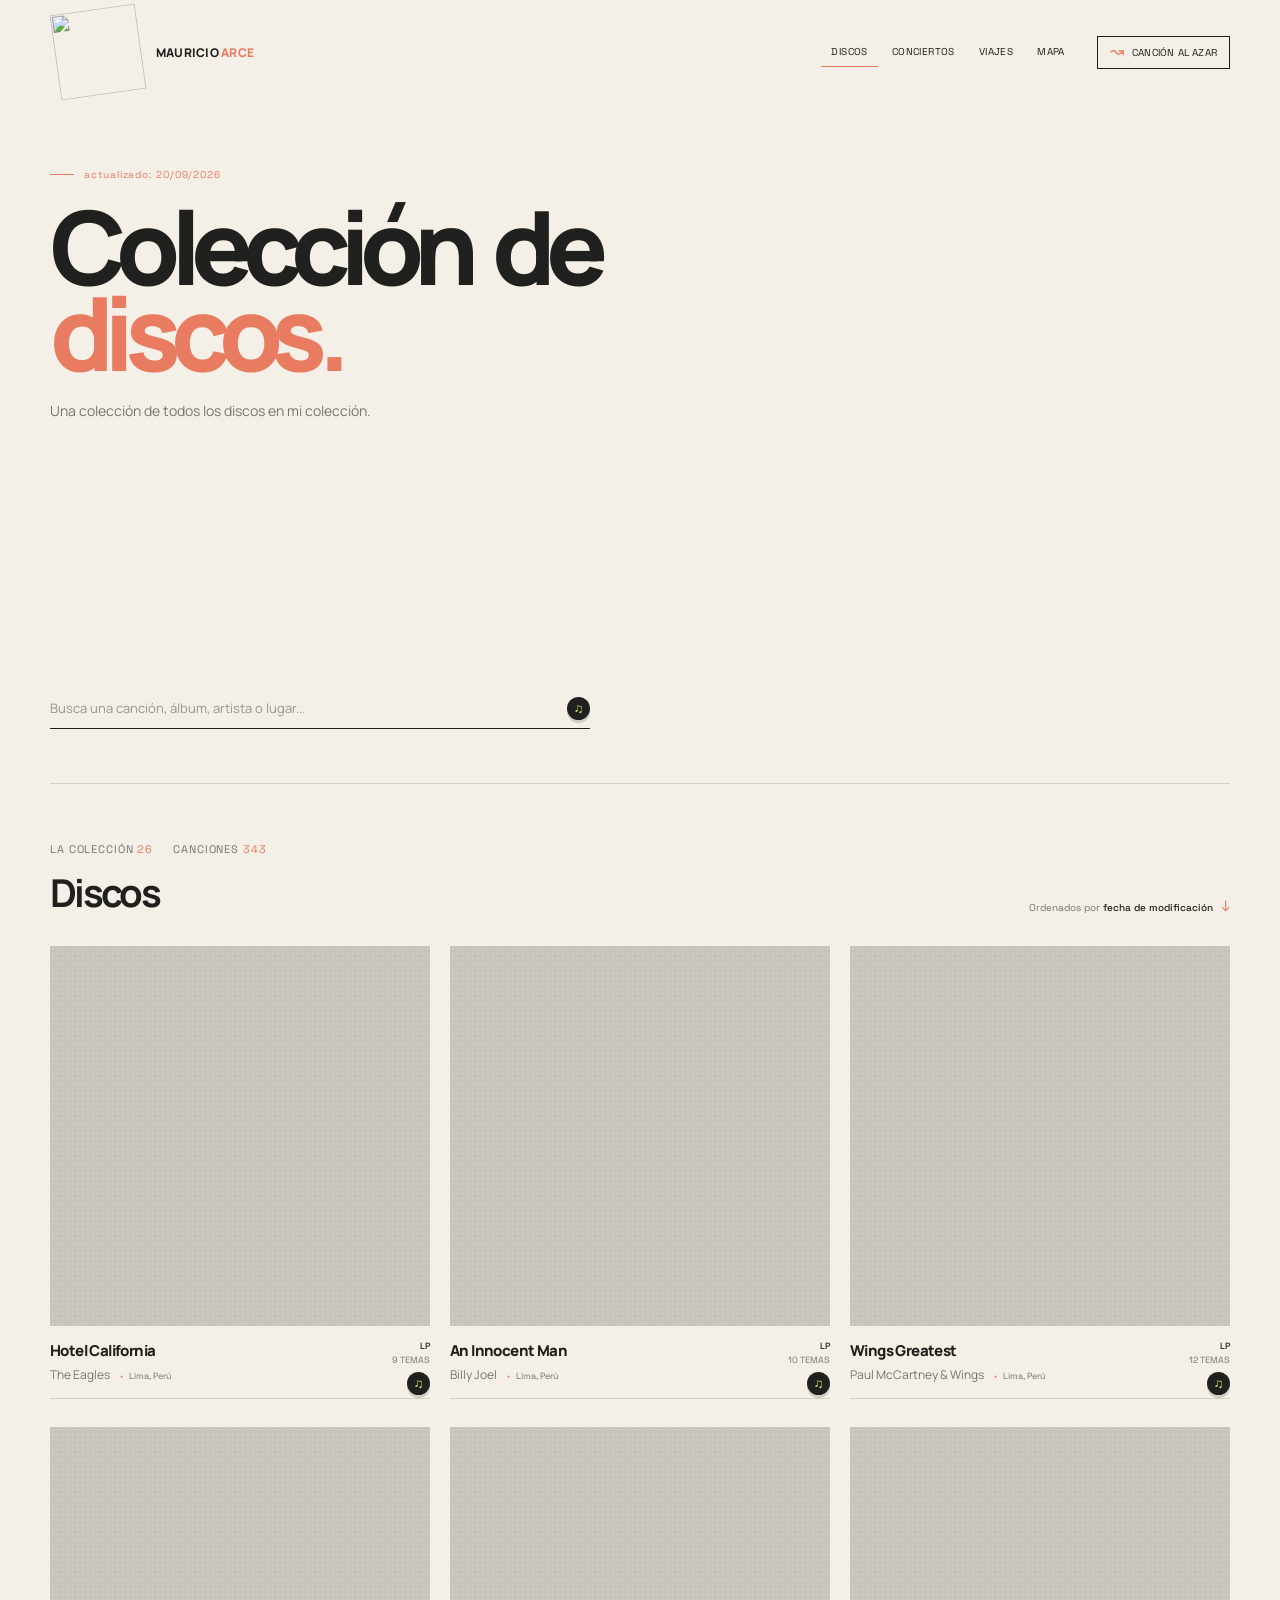
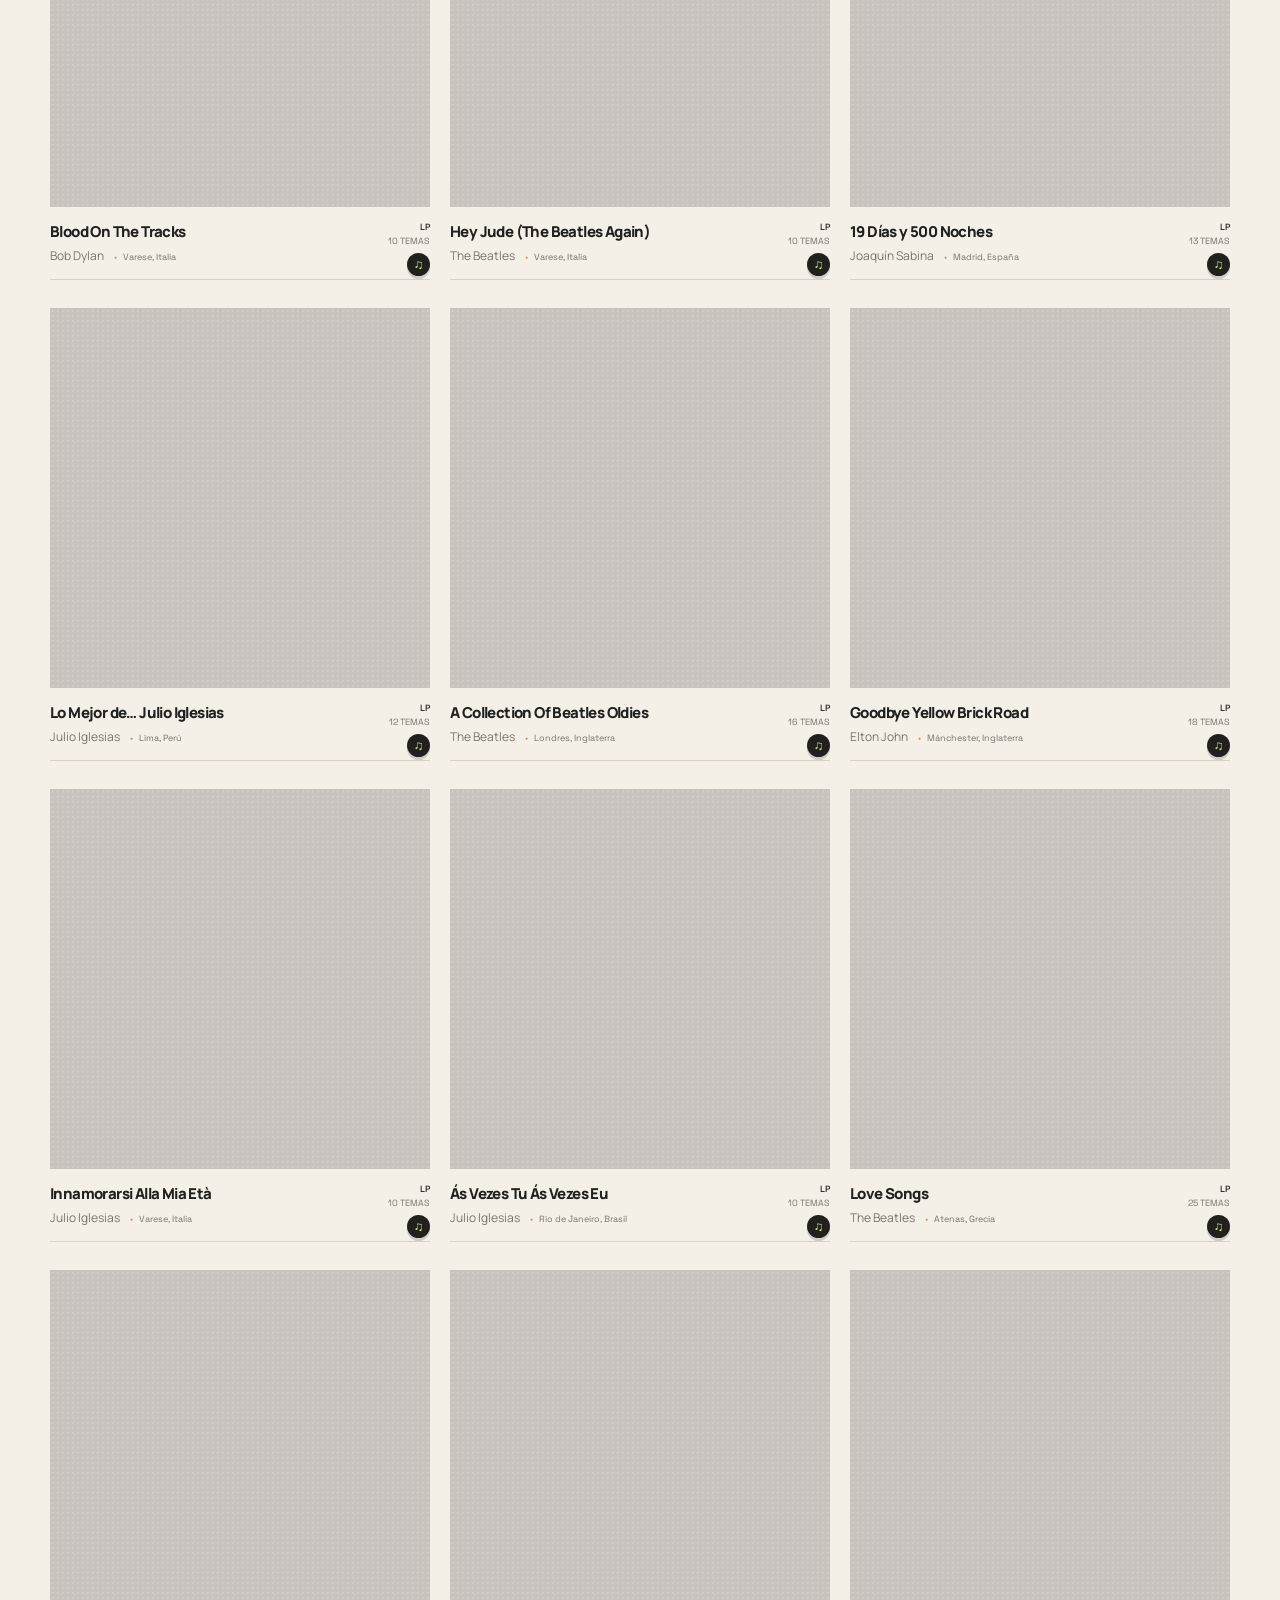
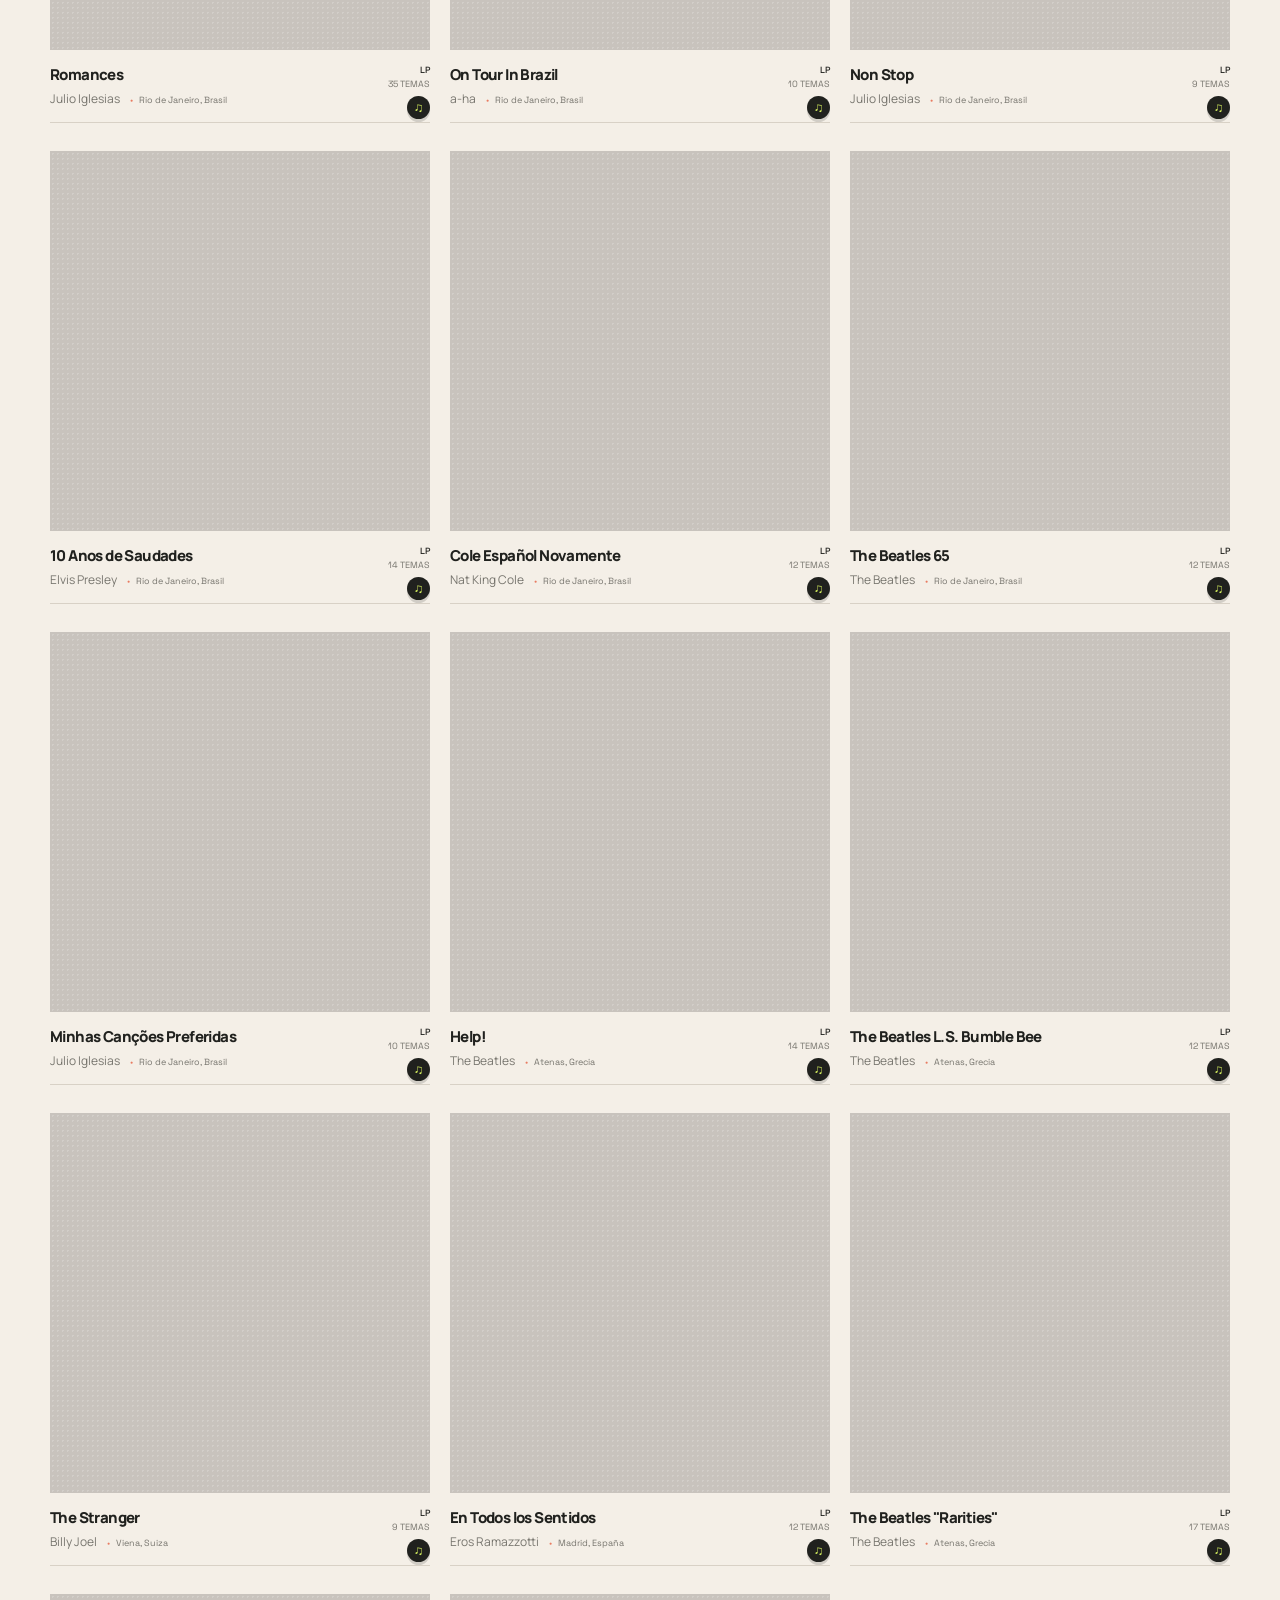
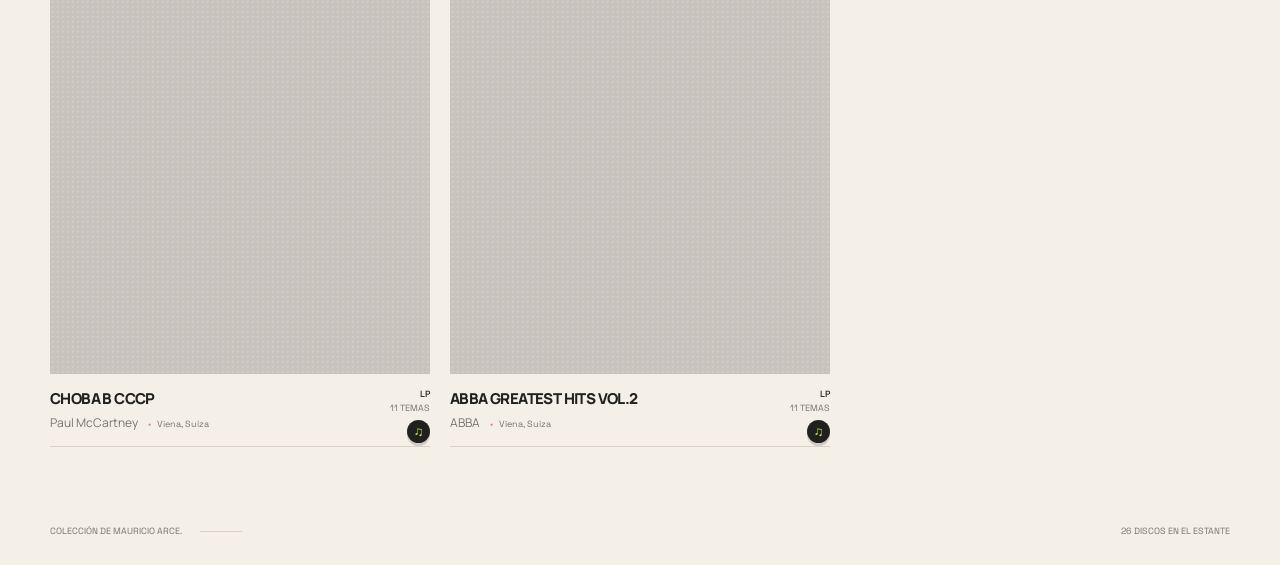
==== index.html @ 7fe7055c "Add files via upload" ====
<!DOCTYPE html>
<html lang="es">
<head>
    <meta charset="UTF-8">
    <meta name="viewport" content="width=device-width, initial-scale=1.0">
    <meta name="theme-color" content="#f4efe7">
    <title>Mi Colección de Discos</title>
    <link rel="preconnect" href="https://fonts.googleapis.com">
    <link rel="preconnect" href="https://fonts.gstatic.com" crossorigin>
    <link href="https://fonts.googleapis.com/css2?family=Manrope:wght@400;500;600;700;800&family=Space+Grotesk:wght@400;500;600;700&display=swap" rel="stylesheet">
    <link rel="stylesheet" href="https://unpkg.com/leaflet@1.9.4/dist/leaflet.css" crossorigin="">
    <link rel="stylesheet" href="style.css">
</head>
<body>
    <div class="page-shell">
        <header class="site-header">
            <div class="top-bar">
                <div class="logo-area" style="display: flex; align-items: center; gap: 10px;">
                    <button class="brand-mark" id="characterIcon" type="button" aria-label="Reproducir animación del personaje">
                        <img src="CHARACTER/choriginal.png" alt="">
                    </button>
                    <a class="logo-text" href="#inicio" aria-label="Inicio de la colección">
                        <span class="nombre-negro">MAURICIO</span> <span class="nombre-acento">ARCE</span>
                    </a>
                </div>
                <nav class="view-tabs" aria-label="Secciones de la colección">
                    <button class="view-tab active" type="button" data-view="albums" aria-selected="true">Discos</button>
                    <button class="view-tab" type="button" data-view="concerts" aria-selected="false">Conciertos</button>
                    <button class="view-tab" type="button" data-view="travel" aria-selected="false">Viajes</button>
                    <button class="view-tab" type="button" data-view="map" aria-selected="false">Mapa</button>
                </nav>
                <button class="random-button albums-only-control" id="randomBtn" type="button" aria-label="Encontrar una canción al azar">
                    <span aria-hidden="true">↝</span>
                    <span>Canción al azar</span>
                </button>
            </div>

            <div class="hero-section">
                <div class="sub-linea">
                    <span class="guion"></span>
                    <span class="texto-pequeno">actualizado: 20/09/2026</span>
                </div>
                <h1 class="titulo-principal" id="heroTitle">
                    <span class="palabra-negra">Colección</span>
                    <span class="palabra-negra">de</span>
                    <span class="palabra-acento">discos.</span>
                </h1>
                <p class="descripcion">Una colección de todos los discos en mi colección.</p>
                <div id="estante" class="estante-interactivo" aria-live="polite">
                    <div class="fondo-repisa" aria-hidden="true"></div>
                    <div id="columnasActivas" class="lomos-contenedor"></div>
                    <div id="tarjetaFlotante" class="tarjeta-flotante oculta" role="status" aria-live="polite">
                        <img id="flotanteImg" src="" alt="">
                        <div class="flotante-info">
                            <h4 id="flotanteTitulo">Título</h4>
                            <p id="flotanteArtista">Artista</p>
                            <span id="flotanteLugar">Lugar</span>
                        </div>
                    </div>
                </div>
                <div class="buscador-container">
                    <input type="text" id="buscador" placeholder="Busca una canción, álbum, artista o lugar..." autocomplete="off">
                    <a class="spotify-link random-spotify-link" id="randomSpotifyBtn" href="#" target="_blank" rel="noopener" hidden aria-label="Buscar la canción aleatoria en Spotify" title="Buscar canción aleatoria en Spotify">♫</a>
                </div>
            </div>
        </header>

        <main id="inicio">
            <section id="albumsView" class="view-panel">
                <section class="collection-heading">
                    <div>
                        <div class="section-labels">
                            <p class="section-label">La colección <span id="resultCount">15</span></p>
                            <p class="section-label">CANCIONES <span id="albumTotalSongs">213</span></p>
                        </div>
                        <h2>Discos</h2>
                    </div>
                    <p class="sort-note">Ordenados por <strong>fecha de modificación</strong> <span aria-hidden="true">↓</span></p>
                </section>

                <div id="albumGrid" class="grid-container" aria-live="polite"></div>
                <div id="albumSongsView" class="songs-view" hidden>
                    <div class="songs-view-heading">
                        <span>Lista completa</span>
                        <span id="albumSongsCount">00 canciones</span>
                    </div>
                    <ol id="albumSongsList" class="songs-list" aria-live="polite"></ol>
                </div>
                <p id="emptyState" class="empty-state" hidden>No encontramos ese disco. Prueba con otro nombre o artista.</p>
            </section>

            <section id="concertsView" class="view-panel" hidden>
                <section class="collection-heading">
                    <div>
                        <div class="section-labels">
                            <p class="section-label">Mis conciertos <span id="concertCount">00</span></p>
                            <p class="section-label">MIS CANCIONES <span id="concertTotalSongs">235</span></p>
                        </div>
                        <h2>En vivo</h2>
                    </div>
                    <p class="sort-note">Ordenados por <strong>fecha de concierto</strong> <span aria-hidden="true">↓</span></p>
                </section>

                <div id="concertShelf" class="grid-container" aria-live="polite"></div>
                <div id="concertSongsView" class="songs-view" hidden>
                    <div class="songs-view-heading">
                        <span>Lista completa</span>
                        <span id="concertSongsCount">00 canciones</span>
                    </div>
                    <ol id="concertSongsList" class="songs-list" aria-live="polite"></ol>
                </div>
                <p id="concertEmptyState" class="empty-state">Aún no hay conciertos añadidos.</p>
            </section>

            <section id="travelView" class="view-panel" hidden>
                <section class="collection-heading">
                    <div>
                        <div class="section-labels">
                            <p class="section-label">Mi colección <span id="travelCount">04</span></p>
                        </div>
                        <h2>Viajes</h2>
                    </div>
                    <p class="sort-note">Ordenados por <strong>viaje más reciente</strong> <span aria-hidden="true">↓</span></p>
                </section>
                <div id="travelGrid" class="travel-grid" aria-live="polite"></div>
            </section>

            <section id="mapView" class="view-panel" hidden>
                <section class="collection-heading map-heading">
                    <div>
                        <div class="section-labels">
                            <p class="section-label">Lugares <span id="mapLocationCount">00</span></p>
                        </div>
                        <h2>El mapa</h2>
                    </div>
                    <div class="map-legend" aria-label="Leyenda del mapa">
                        <span><i class="legend-dot album-dot"></i>Discos</span>
                        <span><i class="legend-dot concert-dot"></i>Conciertos</span>
                    </div>
                </section>
                <div id="collectionMap" class="collection-map" aria-label="Mapa de lugares de discos y conciertos"></div>
            </section>
        </main>

        <footer class="site-footer">
            <span>Colección de Mauricio Arce.</span>
            <span class="footer-rule"></span>
            <span id="footerCount">15 discos en el estante</span>
        </footer>
    </div>
    <script src="https://unpkg.com/leaflet@1.9.4/dist/leaflet.js" crossorigin=""></script>
    <script src="app.js"></script>
</body>
</html>
---- style.css ----
* {
    box-sizing: border-box;
}

:root {
    --paper: #f4efe7;
    --ink: #20211e;
    --muted: #77756e;
    --line: #d8d1c6;
    --acid: #d7f35f;
    --coral: #e97b61;
    --white: #fffdf8;
    --mono: "Space Grotesk", sans-serif;
    --sans: "Manrope", sans-serif;
}

html {
    scroll-behavior: smooth;
}

body {
    margin: 0;
    background: var(--paper);
    color: var(--ink);
    font-family: var(--sans);
}

body::before {
    position: fixed;
    inset: 0;
    z-index: -1;
    pointer-events: none;
    content: "";
    opacity: .28;
    background-image: radial-gradient(#bcb4a8 .6px, transparent .6px);
    background-size: 8px 8px;
}

button, input {
    font: inherit;
}

button {
    cursor: pointer;
}

.page-shell {
    width: min(1180px, calc(100% - 64px));
    margin: 0 auto;
}

.site-header {
    padding-bottom: 54px;
    border-bottom: 1px solid var(--line);
}

.top-bar {
    display: flex;
    align-items: center;
    justify-content: space-between;
    gap: 22px;
    min-height: 104px;
}

.view-tabs { display: flex; gap: 4px; margin-left: auto; }

.view-tab {
    padding: 8px 10px;
    border: 0;
    border-bottom: 1px solid transparent;
    color: var(--muted);
    background: transparent;
    font-family: var(--mono);
    font-size: 10px;
    letter-spacing: .04em;
    text-transform: uppercase;
}

.view-tab:hover, .view-tab.active { border-bottom-color: var(--coral); color: var(--ink); }

.view-panel[hidden] { display: none; }

.buscador-container[hidden] { display: none; }

.map-active .site-header { padding-bottom: 0; }

.view-tab { color: var(--ink); }

.random-button {
    display: inline-flex;
    align-items: center;
    gap: 8px;
    padding: 9px 12px;
    border: 1px solid var(--ink);
    color: var(--ink);
    background: transparent;
    font-family: var(--mono);
    font-size: 10px;
    letter-spacing: .02em;
    text-transform: uppercase;
    transition: color .2s, background .2s, transform .2s;
}

.random-button span:first-child { color: var(--coral); font-size: 17px; line-height: .7; }
.random-button:hover { color: var(--paper); background: var(--ink); transform: translateY(-2px); }

.logo-text {
    color: var(--ink);
    font-size: 12px;
    font-weight: 800;
    letter-spacing: .02em;
    text-decoration: none;
}

.nombre-negro { color: var(--ink); }
.nombre-acento { color: var(--coral); }

.hero-section {
    max-width: 760px;
    padding: 64px 0 0;
}

.sub-linea {
    display: flex;
    align-items: center;
    gap: 10px;
    margin-bottom: 22px;
    color: var(--coral);
    font-family: var(--mono);
    font-size: 10px;
    letter-spacing: .08em;
}

.guion { width: 24px; height: 1px; background: var(--coral); }

.titulo-principal {
    display: flex;
    flex-wrap: wrap;
    gap: 0 .22em;
    max-width: none;
    margin-bottom: 24px;
    font-size: clamp(3.8rem, 8vw, 7.8rem);
    letter-spacing: -.095em;
    line-height: .84;
}

.palabra-negra { color: var(--ink); }
.palabra-acento { color: var(--coral); }

.descripcion {
    max-width: 385px;
    margin-bottom: 28px;
    color: var(--muted);
    font-size: 14px;
    line-height: 1.65;
}

body.travel-active .descripcion { margin-bottom: 0; }

.buscador-container {
    display: flex;
    align-items: center;
    width: min(100%, 540px);
    border-bottom: 1px solid var(--ink);
}

.buscador-container #buscador { flex: 1; }

.buscador-container .random-spotify-link {
    display: flex;
    align-items: center;
    justify-content: center;
    width: 23px;
    min-width: 23px;
    height: 23px;
    margin-left: 12px;
    border: 0;
    border-radius: 50%;
    color: var(--acid);
    background: var(--ink);
    box-shadow: 0 3px 0 rgba(32, 33, 30, .16);
    line-height: 1;
    text-decoration: none;
    transition: transform .2s, box-shadow .2s, background .2s, color .2s;
}

.buscador-container .random-spotify-link:hover, .buscador-container .random-spotify-link:focus-visible {
    color: var(--white);
    background: var(--coral);
    box-shadow: 0 5px 0 rgba(32, 33, 30, .16);
    transform: translateY(-2px);
}

.brand {
    display: flex;
    gap: 12px;
    align-items: center;
    color: var(--ink);
    font-size: 12px;
    font-weight: 800;
    line-height: 1.05;
    letter-spacing: -.04em;
    text-decoration: none;
    text-transform: uppercase;
}

.brand em {
    color: var(--coral);
    font-style: normal;
}

.brand-mark {
    display: flex;
    align-items: end;
    justify-content: center;
    width: 96px;
    height: 96px;
    padding: 5px;
    border: 0;
    background: transparent;
    transform: rotate(-8deg);
}

.brand-mark img {
    display: block;
    width: 100%;
    height: 100%;
    object-fit: contain;
}

.header-note, .section-label, .eyebrow, .sort-note, .site-footer, kbd {
    font-family: var(--mono);
}

.header-note {
    color: var(--muted);
    font-size: 10px;
    letter-spacing: .04em;
    text-transform: uppercase;
}

.live-dot {
    display: inline-block;
    width: 7px;
    height: 7px;
    margin-right: 7px;
    border-radius: 50%;
    background: var(--coral);
    box-shadow: 0 0 0 4px rgba(233, 123, 97, .15);
}

.slash { padding: 0 8px; color: var(--coral); }

.icon-button {
    width: 36px;
    height: 36px;
    border: 1px solid var(--ink);
    border-radius: 50%;
    color: var(--ink);
    background: transparent;
    font-size: 20px;
    line-height: 1;
    transition: background .2s, color .2s, transform .2s;
}

.icon-button:hover { color: var(--paper); background: var(--ink); transform: rotate(45deg); }

.intro-section {
    display: flex;
    align-items: end;
    justify-content: space-between;
    padding: 92px 0 72px;
}

.eyebrow, .section-label {
    margin: 0 0 20px;
    color: var(--coral);
    font-size: 11px;
    letter-spacing: .08em;
    text-transform: uppercase;
}

.eyebrow::before {
    display: inline-block;
    width: 24px;
    height: 1px;
    margin: 0 10px 3px 0;
    content: "";
    background: var(--coral);
}

h1, h2, p { margin-top: 0; }

h1 {
    max-width: 700px;
    margin-bottom: 24px;
    font-size: clamp(3.8rem, 9vw, 8.6rem);
    font-weight: 800;
    letter-spacing: -.095em;
    line-height: .82;
}

h1 span { color: var(--coral); }

.intro-text {
    max-width: 385px;
    margin: 0;
    color: var(--muted);
    font-size: 14px;
    line-height: 1.65;
}

.collection-stamp {
    display: flex;
    flex-direction: column;
    justify-content: center;
    width: 116px;
    height: 116px;
    padding: 15px;
    border: 1px solid var(--ink);
    border-radius: 50%;
    color: var(--ink);
    text-align: center;
    transform: rotate(9deg);
}

.collection-stamp span { font-family: var(--mono); font-size: 9px; text-transform: uppercase; }
.toolbar {
    display: flex;
    gap: 28px;
    align-items: center;
    padding: 18px 0;
    border-top: 1px solid var(--ink);
    border-bottom: 1px solid var(--line);
}

.search-wrap {
    display: flex;
    flex: 1;
    align-items: center;
    min-width: 220px;
    border-bottom: 1px solid var(--muted);
}

.search-icon { margin-right: 10px; font-size: 24px; line-height: 1; transform: rotate(-20deg); }

#buscador {
    width: 100%;
    padding: 11px 0;
    border: 0;
    outline: 0;
    color: var(--ink);
    background: transparent;
    font-size: 13px;
}

#buscador::placeholder { color: #99958c; }

kbd {
    padding: 3px 6px;
    border: 1px solid var(--line);
    color: var(--muted);
    font-size: 11px;
}

.filter-group { display: flex; gap: 8px; }
.filter-button {
    padding: 8px 14px;
    border: 1px solid var(--line);
    color: var(--muted);
    background: transparent;
    font-size: 11px;
    transition: all .2s;
}
.filter-button:hover, .filter-button.active { border-color: var(--ink); color: var(--ink); background: var(--acid); }

.collection-heading {
    display: flex;
    align-items: end;
    justify-content: space-between;
    padding: 58px 0 27px;
}

body.travel-active .collection-heading { padding-top: 30px; }

.section-labels { display: flex; align-items: baseline; gap: 20px; flex-wrap: wrap; }
.collection-heading .section-label { margin-bottom: 10px; color: var(--muted); }
.collection-heading .section-label span { color: var(--coral); }
h2 { margin: 0; font-size: clamp(1.65rem, 3vw, 2.5rem); letter-spacing: -.07em; }
.sort-note { margin: 0 0 4px; color: var(--muted); font-size: 10px; }
.sort-note strong { color: var(--ink); font-weight: 500; }
.sort-note span { padding-left: 5px; color: var(--coral); font-size: 15px; }

.grid-container { display: grid; grid-template-columns: repeat(3, 1fr); gap: 28px 20px; }

.travel-grid {
    display: grid;
    grid-template-columns: repeat(4, minmax(0, 1fr));
    gap: 24px;
}

.travel-card {
    position: relative;
    display: flex;
    align-items: flex-end;
    min-height: 560px;
    padding: 26px 24px;
    border-radius: 24px;
    overflow: hidden;
    background: #d8d2ca;
    box-shadow: 0 20px 40px rgba(10, 12, 11, .12);
    transition: transform .35s ease, box-shadow .35s ease;
}

.travel-card::before {
    content: "";
    position: absolute;
    inset: 0;
    background: linear-gradient(to top, rgba(8, 11, 10, .8), rgba(8, 11, 10, .12) 52%, rgba(8, 11, 10, .06));
}

.travel-card:hover,
.travel-card:focus-visible {
    transform: translateY(-8px);
    box-shadow: 0 28px 44px rgba(10, 12, 11, .18);
}

.travel-card__image {
    position: absolute;
    inset: 0;
    width: 100%;
    height: 100%;
    object-fit: cover;
    transition: transform .7s ease;
}

.travel-card:hover .travel-card__image,
.travel-card:focus-visible .travel-card__image {
    transform: scale(1.06);
}

.travel-card__title {
    position: relative;
    z-index: 1;
    color: #fff;
    font-size: clamp(1.15rem, 1.8vw, 1.8rem);
    line-height: 1.05;
    letter-spacing: -.05em;
    text-shadow: 0 8px 18px rgba(0,0,0,.2);
}

.estante-interactivo {
    position: relative;
    isolation: isolate;
    width: min(1180px, calc(100vw - 64px));
    aspect-ratio: 1200 / 230;
    margin: 8px 0 12px;
    overflow: visible;
}

.fondo-repisa {
    position: absolute;
    inset: 0;
    z-index: -1;
    background: url("IMAGES/MUEBLE.png") center / 100% 100% no-repeat;
    filter: drop-shadow(0 15px 10px rgba(32, 33, 30, .12));
}

.lomos-contenedor {
    position: relative;
    display: block;
    height: 100%;
    padding: 0;
    overflow: hidden;
}

.disco-lomo {
    position: absolute;
    bottom: calc(9% - 5px);
    width: clamp(9px, 1.25vw, 15px);
    height: 78%;
    background-repeat: no-repeat;
    background-size: 100% 100%;
    cursor: grab;
    touch-action: none;
    filter: drop-shadow(3px 3px 2px rgba(32, 33, 30, .3));
    transform-origin: bottom center;
    transform: none;
    transition: filter .2s, transform .2s;
}

.disco-lomo.arrastrando {
    z-index: 200 !important;
    cursor: grabbing;
    opacity: .72;
    transform: translateY(-12px) scale(1.08) !important;
}

.disco-lomo:hover, .disco-lomo:focus-visible, .disco-lomo.activo {
    z-index: 3;
    filter: drop-shadow(5px 6px 3px rgba(32, 33, 30, .35));
    transform: translateY(-16px) scaleX(1.15);
    outline: 0;
}


.tarjeta-flotante {
    position: fixed;
    z-index: 1000;
    display: flex;
    gap: 12px;
    width: min(280px, calc(100vw - 32px));
    padding: 10px;
    border: 1px solid var(--ink);
    color: var(--white);
    background: var(--ink);
    box-shadow: 7px 7px 0 var(--coral);
    pointer-events: none;
    animation: rise .18s both;
}

.tarjeta-flotante.oculta { display: none; }
.tarjeta-flotante img { width: 64px; height: 64px; flex: 0 0 64px; object-fit: cover; background: var(--paper); }
.flotante-info { min-width: 0; align-self: center; }
.flotante-info h4 { margin: 0 0 5px; color: var(--acid); font-size: 14px; line-height: 1.15; }
.flotante-info p, .flotante-info span { display: block; margin: 0; color: rgba(255, 253, 248, .78); font-family: var(--mono); font-size: 10px; line-height: 1.4; }
.flotante-info span { color: var(--coral); font-size: 9px; text-transform: uppercase; }

.map-heading { align-items: end; }

.map-legend {
    display: flex;
    gap: 16px;
    align-items: center;
    color: var(--muted);
    font-family: var(--mono);
    font-size: 10px;
    text-transform: uppercase;
}

.map-legend span { display: inline-flex; gap: 7px; align-items: center; }

.legend-dot {
    display: inline-block;
    width: 9px;
    height: 9px;
    border-radius: 50%;
}

.album-dot { background: var(--coral); }
.concert-dot { background: var(--acid); }

.collection-map {
    height: min(64vh, 620px);
    min-height: 420px;
    border: 1px solid var(--line);
    background: #dce4df;
    box-shadow: 0 12px 0 rgba(32, 33, 30, .06);
}

.leaflet-container { color: var(--ink); font-family: var(--sans); }
.leaflet-tile-pane { filter: saturate(.72) sepia(.12) contrast(.94); }
.leaflet-control-zoom a { color: var(--ink); }
.leaflet-popup-content-wrapper, .leaflet-popup-tip { background: var(--white); }
.leaflet-popup-content { margin: 15px 17px; }
.map-popup h3 { margin: 0 0 8px; font-size: 14px; }
.map-popup p { margin: 0 0 8px; color: var(--muted); font-family: var(--mono); font-size: 10px; text-transform: uppercase; }
.map-popup ul { display: grid; gap: 5px; margin: 0; padding-left: 16px; font-size: 12px; }

.map-marker {
    position: relative;
    display: block;
    pointer-events: none;
    width: 18px;
    height: 18px;
    border: 2px solid var(--ink);
    border-radius: 50%;
    background: var(--coral);
    box-shadow: 0 2px 5px rgba(32, 33, 30, .35);
}

.map-marker::before {
    position: absolute;
    inset: -8px;
    border: 1px solid currentColor;
    border-radius: 50%;
    color: inherit;
    content: "";
    opacity: .65;
    animation: map-pulse 2s ease-out infinite;
}

.map-marker.concert-marker { background: var(--acid); }

@keyframes map-pulse {
    0% { opacity: .65; transform: scale(.65); }
    70%, 100% { opacity: 0; transform: scale(1.7); }
}

.album-card {
    position: relative;
    min-width: 0;
    animation: rise .5s both;
}

.concert-card .concert-art { background: var(--ink); }
.concert-card .concert-art img { filter: saturate(.78); }

.album-card:focus-visible {
    outline: 2px solid var(--coral);
    outline-offset: 5px;
}

.album-art {
    position: relative;
    aspect-ratio: 1;
    overflow: hidden;
    background: #c8c3bd;
}

.album-art::after {
    position: absolute;
    inset: 0;
    content: "";
    opacity: .18;
    background-image: radial-gradient(#fff 1px, transparent 1px);
    background-size: 5px 5px;
    mix-blend-mode: overlay;
}

.album-art img { width: 100%; height: 100%; display: block; object-fit: cover; transition: transform .5s cubic-bezier(.2,.8,.2,1); }
.album-card:hover .album-art img { transform: scale(1.06); }

.info-hover {
    position: absolute;
    inset: 0;
    z-index: 2;
    display: flex;
    flex-direction: column;
    padding: 18px;
    color: var(--white);
    background: rgba(25, 25, 23, .91);
    opacity: 0;
    overflow-y: auto;
    transition: opacity .25s ease;
}

.album-card:hover .info-hover,
.album-card:focus-within .info-hover,
.album-card:focus .info-hover {
    opacity: 1;
}

.tracklist-heading {
    display: flex;
    justify-content: space-between;
    gap: 10px;
    padding-bottom: 10px;
    border-bottom: 1px solid rgba(255, 253, 248, .35);
    color: var(--acid);
    font-family: var(--mono);
    font-size: 9px;
    line-height: 1.4;
    text-transform: uppercase;
}

.tracklist-heading span:last-child { color: rgba(255, 253, 248, .62); text-align: right; }

.info-hover ol {
    display: grid;
    gap: 8px;
    margin: 14px 0 0;
    padding-left: 23px;
    color: rgba(255, 253, 248, .9);
    font-size: 12px;
    line-height: 1.35;
}

.info-hover li { display: flex; align-items: baseline; gap: 4px; }
.track-number { flex: 0 0 18px; color: var(--coral); font-family: var(--mono); font-size: 10px; text-decoration: none; transition: color .2s, transform .2s; }
.track-number:hover, .track-number:focus-visible { color: var(--acid); transform: translateX(2px); }

.album-info { display: flex; justify-content: space-between; gap: 15px; padding: 14px 0 0; border-bottom: 1px solid var(--line); }
.album-title { margin: 0 0 5px; font-size: 15px; font-weight: 800; letter-spacing: -.04em; }
.album-credit-line { display: flex; align-items: baseline; gap: 10px; flex-wrap: wrap; margin-bottom: 15px; }
.album-artist, .album-location { margin: 0; color: var(--muted); font-size: 12px; }
.album-location { font-family: var(--mono); font-size: 9px; }
.album-location::before { margin-right: 6px; content: "•"; color: var(--coral); }
.album-meta { color: var(--muted); font-family: var(--mono); font-size: 9px; line-height: 1.5; text-align: right; text-transform: uppercase; }
.album-meta strong { display: block; color: var(--ink); font-weight: 500; }
.album-meta .spotify-link { display: flex; align-items: center; justify-content: center; width: 23px; min-width: 23px; height: 23px; margin: 5px 0 0 auto; padding: 0; border: 0; border-radius: 50%; color: var(--acid); background: var(--ink); box-shadow: 0 3px 0 rgba(32, 33, 30, .16); font-size: 13px; line-height: 1; text-decoration: none; transition: transform .2s, box-shadow .2s, background .2s, color .2s; }
.album-meta .spotify-link:hover, .album-meta .spotify-link:focus-visible { color: var(--white); background: var(--coral); box-shadow: 0 5px 0 rgba(32, 33, 30, .16); transform: translateY(-2px); }

.empty-state { padding: 50px 0; color: var(--muted); font-family: var(--mono); font-size: 12px; text-align: center; }
.songs-view { animation: rise .35s both; }
.songs-view-heading { display: flex; justify-content: space-between; padding: 0 0 12px; border-bottom: 1px solid var(--ink); color: var(--muted); font-family: var(--mono); font-size: 10px; text-transform: uppercase; }
.songs-list { display: grid; grid-template-columns: repeat(2, 1fr); gap: 0 36px; margin: 0; padding: 0; list-style: none; counter-reset: songs; }
.songs-list li { display: flex; align-items: baseline; gap: 12px; min-width: 0; padding: 13px 0; border-bottom: 1px solid var(--line); counter-increment: songs; }
.songs-list li .track-number::before { color: var(--coral); content: counter(songs, decimal) "."; font-family: var(--mono); font-size: 10px; }
.songs-list li span { min-width: 0; overflow: hidden; text-overflow: ellipsis; white-space: nowrap; font-size: 13px; }
.songs-list li small { margin-left: auto; color: var(--muted); font-family: var(--mono); font-size: 9px; text-align: right; white-space: nowrap; }
.spotify-link { flex: 0 0 20px; width: 20px; height: 20px; border: 1px solid var(--line); color: var(--coral); font-family: var(--mono); font-size: 13px; line-height: 18px; text-align: center; text-decoration: none; transition: color .2s, background .2s, border-color .2s; }
.spotify-link:hover, .spotify-link:focus-visible { border-color: var(--coral); color: var(--paper); background: var(--coral); }
.site-footer { display: flex; gap: 18px; align-items: center; padding: 78px 0 28px; color: var(--muted); font-size: 9px; text-transform: uppercase; }
.footer-rule { width: 42px; height: 1px; background: var(--line); }
.site-footer span:last-child { margin-left: auto; }

@keyframes rise { from { opacity: 0; transform: translateY(12px); } to { opacity: 1; transform: translateY(0); } }

@media (max-width: 980px) {
    .travel-grid { grid-template-columns: repeat(2, minmax(0, 1fr)); }
}

@media (max-width: 720px) {
    .page-shell { width: min(100% - 32px, 560px); }
    .site-header { padding-bottom: 44px; }
    .top-bar { min-height: 78px; gap: 10px; }
    .view-tabs { order: 3; width: 100%; margin-left: 0; }
    .view-tab { flex: 1; }
    .top-bar { flex-wrap: wrap; }
    .random-button span:last-child { display: none; }
    .random-button { width: 36px; height: 36px; justify-content: center; padding: 0; }
    .header-note { display: none; }
    .hero-section { padding-top: 48px; }
    .collection-stamp { display: none; }
    .titulo-principal { font-size: clamp(3.8rem, 18vw, 6rem); }
    .toolbar { display: block; }
    .filter-group { gap: 6px; padding-top: 16px; overflow-x: auto; }
    .filter-button { flex: 0 0 auto; }
    .collection-heading { align-items: start; padding-top: 44px; }
    .sort-note { display: none; }
    .map-heading { display: block; }
    .map-legend { margin-top: 18px; }
    .grid-container { grid-template-columns: repeat(2, 1fr); gap: 28px 14px; }
    .travel-grid { grid-template-columns: 1fr; }
    .travel-card { min-height: 500px; }
    .estante-interactivo { width: 100%; }
    .songs-list { grid-template-columns: 1fr; }
    .songs-list li small { max-width: 42%; overflow: hidden; text-overflow: ellipsis; }
    .album-info { display: block; }
    .album-meta { display: flex; gap: 7px; text-align: left; }
    .album-meta strong { display: inline; }
    .site-footer { padding-top: 56px; }
    .site-footer span:first-child, .footer-rule { display: none; }
}

@media (max-width: 390px) {
    .grid-container { grid-template-columns: 1fr; }
    .album-info { display: flex; }
    .album-meta { display: block; text-align: right; }
}
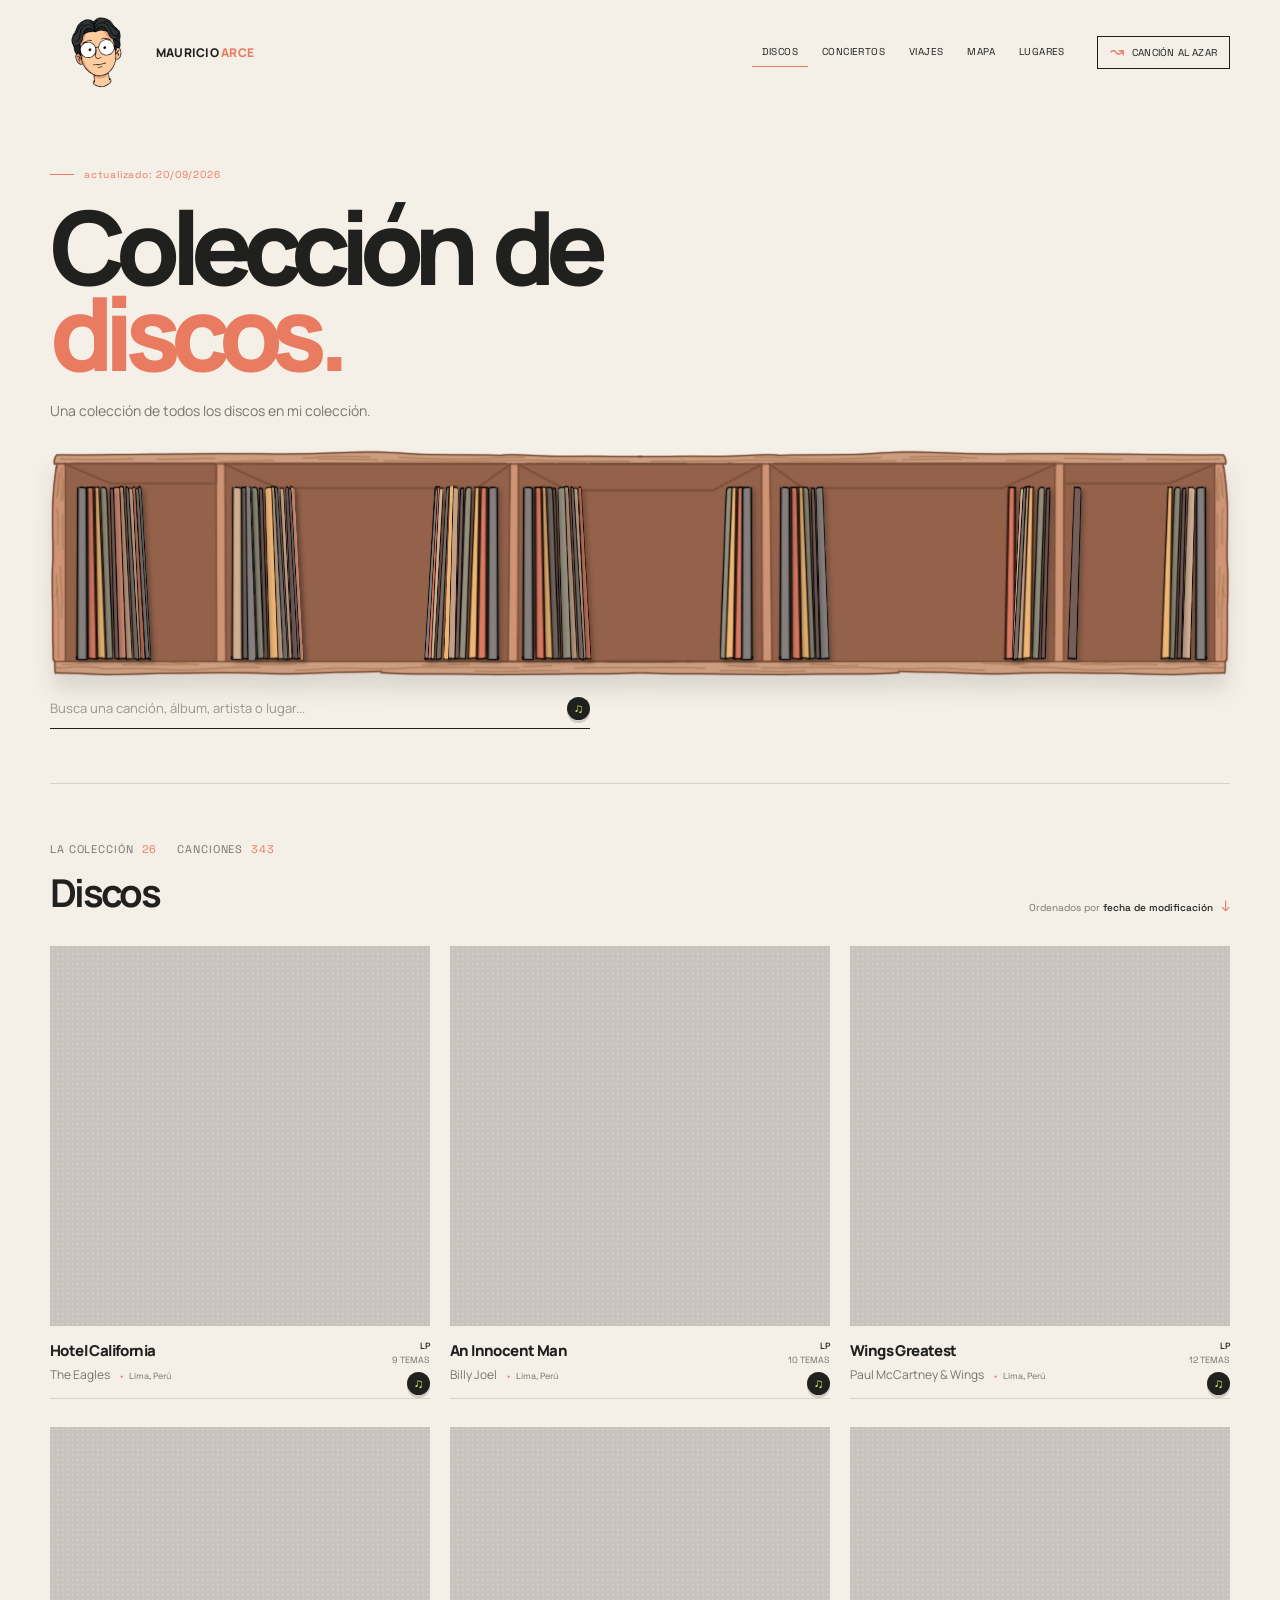
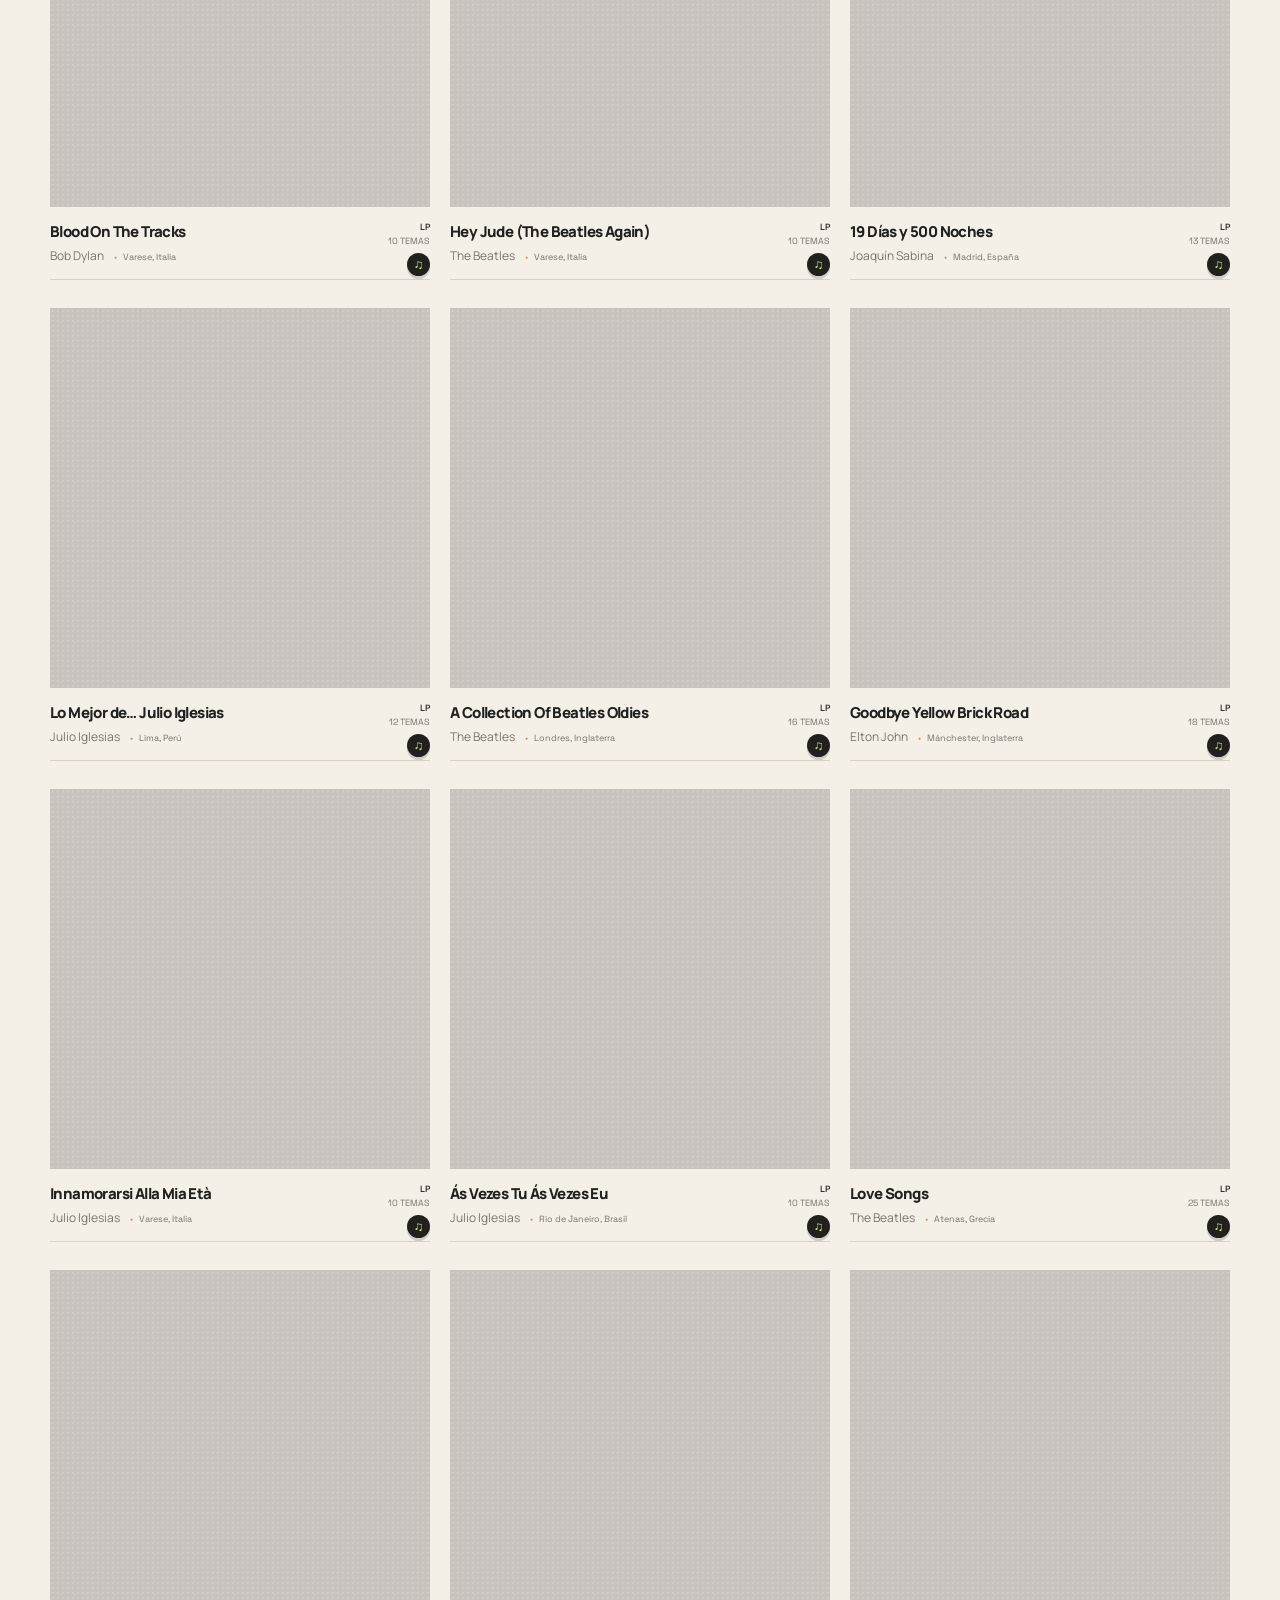
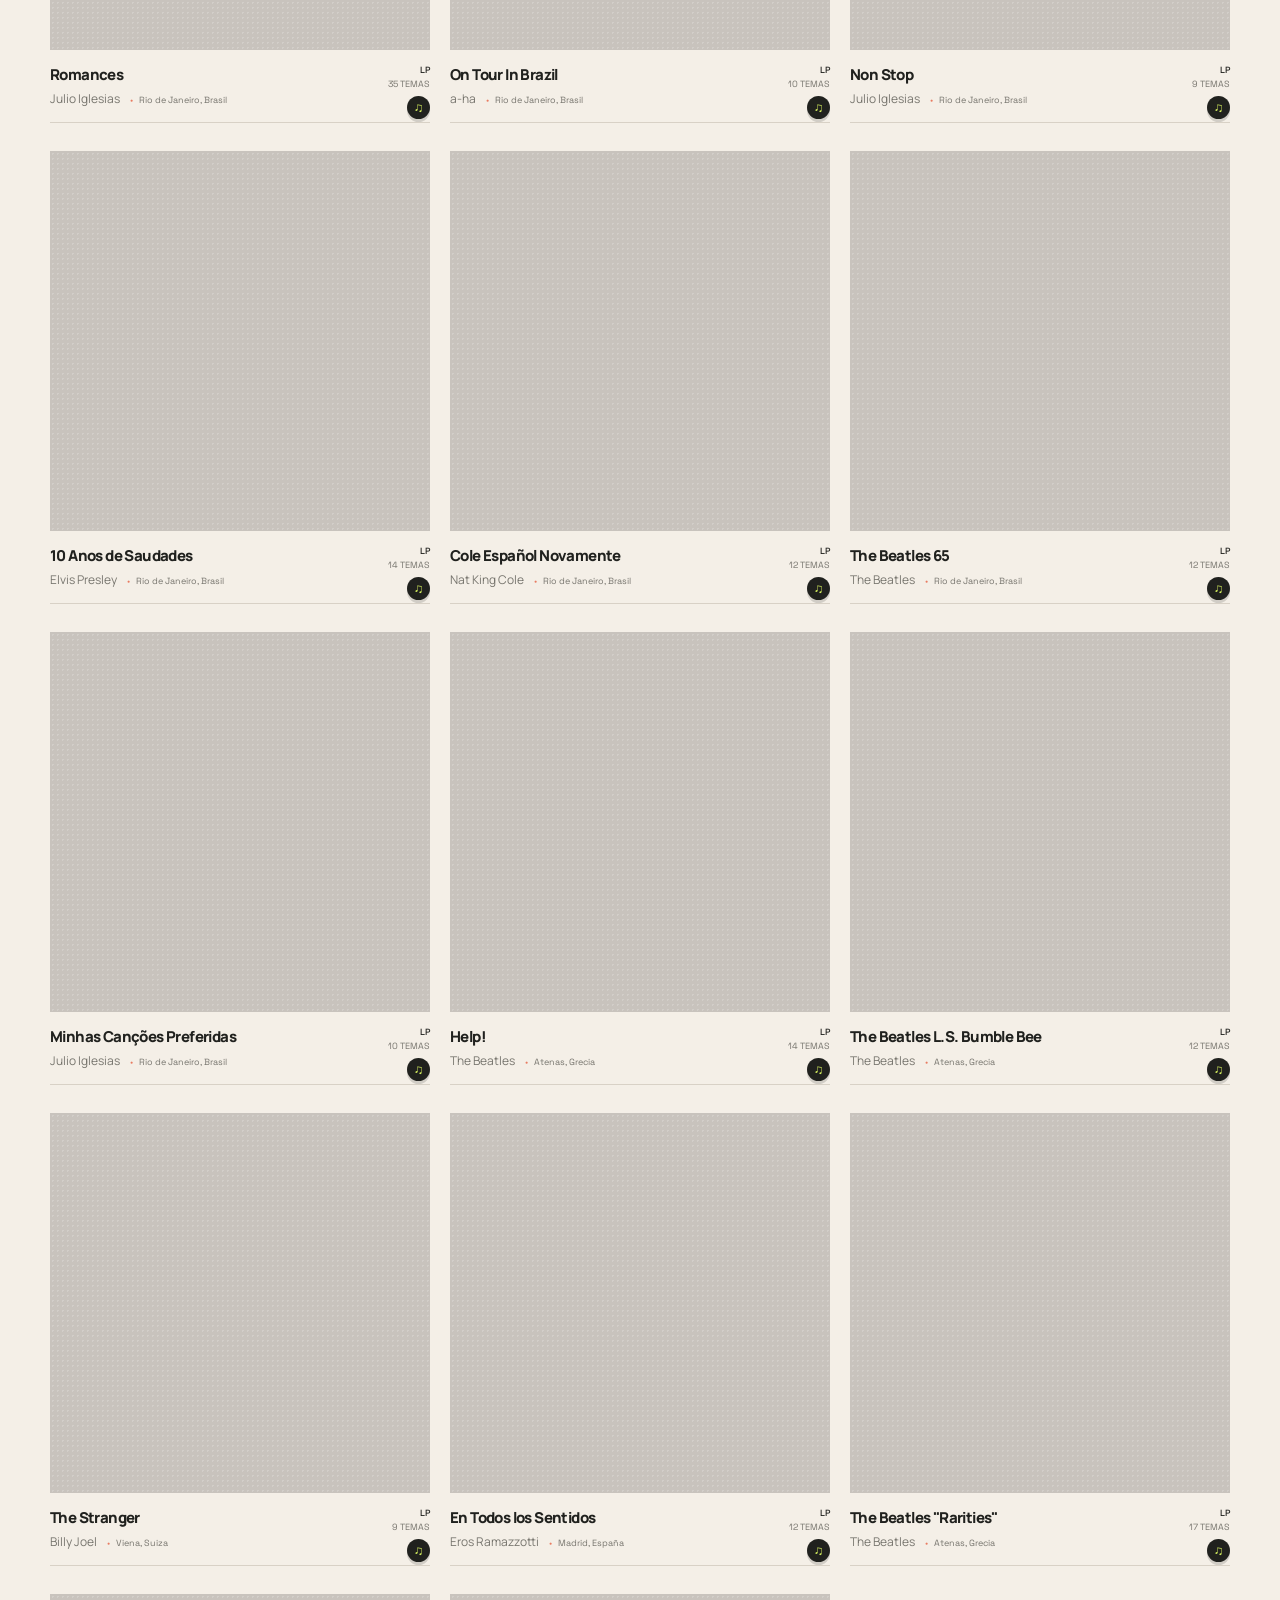
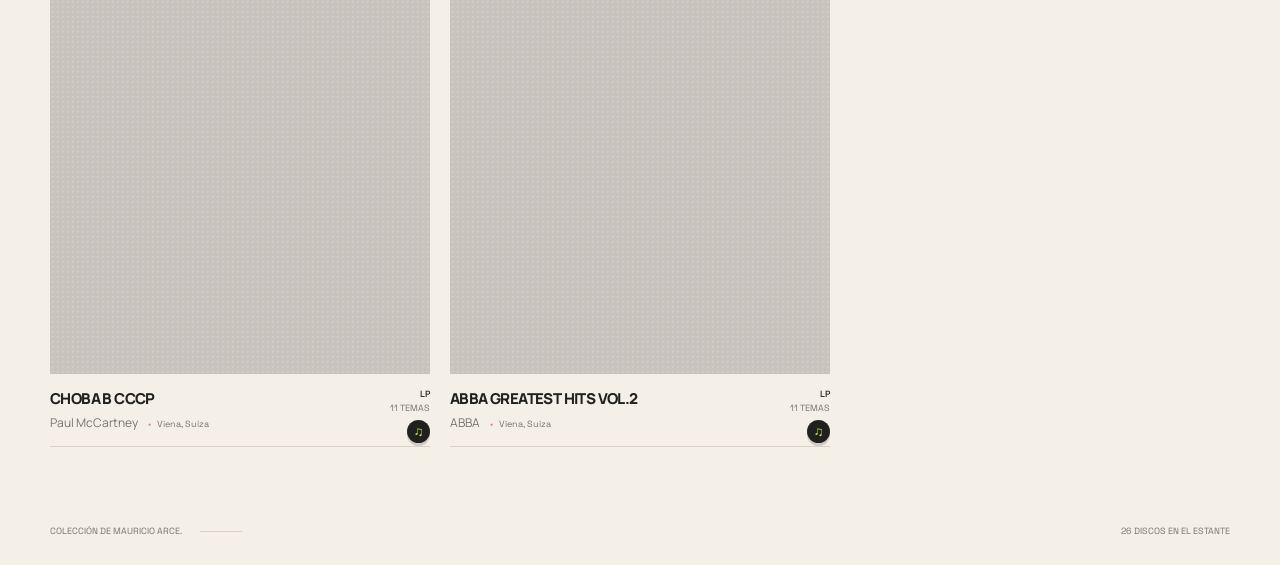
==== commit 49d26524: "photos" ====
--- a/index.html
+++ b/index.html
@@ -28,6 +28,7 @@
                     <button class="view-tab" type="button" data-view="concerts" aria-selected="false">Conciertos</button>
                     <button class="view-tab" type="button" data-view="travel" aria-selected="false">Viajes</button>
                     <button class="view-tab" type="button" data-view="map" aria-selected="false">Mapa</button>
+                    <button class="view-tab" type="button" data-view="places" aria-selected="false">Lugares</button>
                 </nav>
                 <button class="random-button albums-only-control" id="randomBtn" type="button" aria-label="Encontrar una canción al azar">
                     <span aria-hidden="true">↝</span>
@@ -129,7 +130,7 @@
                 <section class="collection-heading map-heading">
                     <div>
                         <div class="section-labels">
-                            <p class="section-label">Lugares <span id="mapLocationCount">00</span></p>
+                            <p class="section-label"><span class="location-icon" aria-hidden="true"></span>Lugares <span id="mapLocationCount">00</span></p>
                         </div>
                         <h2>El mapa</h2>
                     </div>
@@ -139,6 +140,30 @@
                     </div>
                 </section>
                 <div id="collectionMap" class="collection-map" aria-label="Mapa de lugares de discos y conciertos"></div>
+            </section>
+
+            <section id="placesView" class="view-panel" hidden>
+                <section class="collection-heading places-heading">
+                    <div>
+                        <div class="section-labels">
+                            <p class="section-label"><span class="location-icon" aria-hidden="true"></span>Mi mundo <span id="placesVisitedCount">25</span></p>
+                        </div>
+                        <h2>El mapa</h2>
+                    </div>
+                    <p class="sort-note">Países que he visitado</p>
+                </section>
+                <div id="placesMap" class="places-map" aria-label="Mapa mundial de países visitados"></div>
+                <div id="placeDetails" class="place-details" aria-live="polite" hidden></div>
+                <div class="places-stats" id="placesStats">
+                    <div class="places-stat-tabs" role="tablist" aria-label="Estadísticas de viajes">
+                        <button class="places-stat-tab active" type="button" role="tab" aria-selected="true" data-stats-tab="summary">Resumen</button>
+                        <button class="places-stat-tab" type="button" role="tab" aria-selected="false" data-stats-tab="continents">Continentes</button>
+                        <button class="places-stat-tab" type="button" role="tab" aria-selected="false" data-stats-tab="more">Más estadísticas</button>
+                    </div>
+                    <div class="places-stat-panel" data-stats-panel="summary"></div>
+                    <div class="places-stat-panel" data-stats-panel="continents" hidden></div>
+                    <div class="places-stat-panel" data-stats-panel="more" hidden></div>
+                </div>
             </section>
         </main>
 
--- a/style.css
+++ b/style.css
@@ -280,6 +280,38 @@
     text-transform: uppercase;
 }
 
+.section-label {
+    display: inline-flex;
+    align-items: center;
+    gap: 8px;
+}
+
+.location-icon {
+    position: relative;
+    display: inline-block;
+    width: 10px;
+    height: 10px;
+    background: var(--coral);
+    border-radius: 50% 50% 50% 0;
+    transform: rotate(-45deg);
+    flex-shrink: 0;
+}
+
+.location-icon::after {
+    position: absolute;
+    top: 3px;
+    left: 3px;
+    width: 3px;
+    height: 3px;
+    content: "";
+    background: var(--paper);
+    border-radius: 50%;
+}
+
+.collection-heading .section-label span {
+    color: var(--coral);
+}
+
 .eyebrow::before {
     display: inline-block;
     width: 24px;
@@ -557,6 +589,77 @@
     background: #dce4df;
     box-shadow: 0 12px 0 rgba(32, 33, 30, .06);
 }
+
+.places-map {
+    height: min(78vh, 760px);
+    min-height: 520px;
+    overflow: hidden;
+    border: 1px solid var(--ink);
+    background: radial-gradient(circle at 50% 35%, #fffdf8, #dce4df 78%);
+    box-shadow: 10px 12px 0 rgba(32, 33, 30, .1);
+    animation: rise .35s both;
+}
+
+.places-map .leaflet-overlay-pane path { transition: fill-opacity .2s, stroke-width .2s; }
+.places-map .leaflet-container { background: #dce4df; }
+.places-map-error { padding: 28px; color: var(--muted); font-family: var(--mono); font-size: 11px; }
+.places-map .leaflet-control-zoom { margin: 18px; }
+.places-map .leaflet-control-zoom a { border-color: var(--line); color: var(--ink); background: rgba(255, 253, 248, .92); }
+.places-map .leaflet-tooltip { padding: 7px 9px; border: 0; border-radius: 0; color: var(--white); background: var(--ink); box-shadow: 4px 4px 0 var(--coral); font-family: var(--mono); font-size: 10px; }
+.places-map .leaflet-tooltip-top::before { border-top-color: var(--ink); }
+.place-details { min-height: 92px; margin-top: 24px; padding: 18px 20px; border: 1px solid var(--coral); background: var(--white); box-shadow: 6px 6px 0 rgba(233, 123, 97, .2); animation: rise .25s both; }
+.place-details[hidden] { display: none; }
+.place-details__heading { display: flex; align-items: end; justify-content: space-between; gap: 16px; }
+.place-details .section-label { margin: 0 0 7px; font-size: 9px; }
+.place-details h3 { margin: 0; font-size: 22px; letter-spacing: -.05em; }
+.place-details__travel-row { display: flex; align-items: center; gap: 18px; margin-top: 14px; }
+.place-details__capital { display: flex; align-items: baseline; gap: 12px; color: var(--muted); font-family: var(--mono); font-size: 10px; text-transform: uppercase; }
+.place-details__capital strong { color: var(--ink); font-family: var(--sans); font-size: 15px; text-transform: none; }
+.place-details__travel-link { display: inline-grid; flex: 0 0 38px; place-items: center; width: 38px; height: 38px; border: 1px solid var(--ink); color: var(--ink); font-size: 19px; text-decoration: none; transition: color .2s, background .2s, transform .2s; }
+.place-details__travel-link:hover, .place-details__travel-link:focus-visible { color: var(--white); background: var(--ink); transform: translateY(-2px); }
+.lived-badge { padding: 6px 8px; color: var(--ink); background: var(--acid); font-family: var(--mono); font-size: 9px; text-transform: uppercase; }
+.places-stats { margin-top: 34px; padding-bottom: 8px; animation: rise .45s .08s both; }
+.places-stat-tabs { display: flex; gap: 4px; border-bottom: 1px solid var(--line); }
+.places-stat-tab { padding: 10px 14px; border: 0; border-bottom: 2px solid transparent; color: var(--muted); background: transparent; font-family: var(--mono); font-size: 10px; text-transform: uppercase; }
+.places-stat-tab:hover, .places-stat-tab.active { border-bottom-color: var(--coral); color: var(--ink); }
+.places-stat-panel { padding-top: 20px; }
+.places-summary-hero { padding: 24px 28px 20px; border: 1px solid var(--coral); color: var(--ink); background: #fff1e9; box-shadow: 8px 8px 0 rgba(233, 123, 97, .35); }
+.places-summary-top { display: flex; justify-content: space-between; color: var(--coral); font-family: var(--mono); font-size: 10px; text-transform: uppercase; }
+.places-summary-kicker { color: var(--muted); }
+.places-summary-numbers { display: flex; gap: clamp(45px, 14vw, 180px); margin: 18px 0 20px; }
+.places-summary-numbers strong { display: block; color: var(--coral); font-size: clamp(3rem, 7vw, 5.5rem); line-height: .85; letter-spacing: -.09em; }
+.places-summary-numbers strong small { color: var(--ink); font-size: .42em; letter-spacing: -.04em; }
+.places-summary-numbers span { display: block; margin-top: 10px; color: var(--muted); font-family: var(--mono); font-size: 10px; text-transform: uppercase; }
+.places-progress { height: 10px; overflow: hidden; background: rgba(32, 33, 30, .14); }
+.places-progress b { display: block; height: 100%; background: var(--coral); }
+.places-summary-hero p { margin: 14px 0 0; color: var(--muted); font-family: var(--mono); font-size: 10px; }
+.places-stat-grid { display: grid; grid-template-columns: repeat(3, 1fr); gap: 14px; }
+.places-stat-grid--compact { margin-top: 20px; }
+.places-stat-card { min-height: 125px; padding: 16px; border: 1px solid var(--line); background: rgba(255, 253, 248, .58); }
+.places-stat-card span, .places-stat-card em { display: block; color: var(--muted); font-family: var(--mono); font-size: 9px; font-style: normal; text-transform: uppercase; }
+.places-stat-card strong { display: block; margin: 14px 0 5px; color: var(--ink); font-size: 25px; letter-spacing: -.06em; }
+.places-stat-card strong small { color: var(--muted); font-size: 13px; letter-spacing: 0; }
+.places-stat-card--coral { border-color: var(--coral); box-shadow: 5px 5px 0 rgba(233, 123, 97, .18); }
+.places-stat-card--acid { border-color: var(--acid); box-shadow: 5px 5px 0 rgba(215, 243, 95, .28); }
+.places-stat-card--dark { color: var(--white); border-color: var(--ink); background: var(--ink); }
+.places-stat-card--dark span, .places-stat-card--dark em { color: rgba(255, 253, 248, .62); }
+.places-stat-card--dark strong { color: var(--acid); }
+.places-country-strip { display: flex; align-items: center; gap: 8px; margin-top: 20px; padding: 14px 0; border-top: 1px solid var(--line); border-bottom: 1px solid var(--line); overflow-x: auto; color: var(--muted); font-family: var(--mono); font-size: 9px; white-space: nowrap; }
+.places-country-list { display: flex; flex-wrap: wrap; gap: 8px; }
+.places-country-strip span { color: var(--ink); text-transform: uppercase; }
+.places-country-strip b { padding: 6px 8px; border: 1px solid var(--line); color: var(--ink); font-weight: 500; }
+.places-country-strip em { color: var(--coral); font-style: normal; }
+.places-more-button { padding: 6px 8px; border: 1px solid var(--coral); color: var(--coral); background: transparent; font-family: var(--mono); font-size: 9px; white-space: nowrap; }
+.places-more-button:hover, .places-more-button:focus-visible { color: var(--white); background: var(--coral); }
+.continent-cards { display: grid; grid-template-columns: repeat(2, 1fr); gap: 14px; }
+.continent-card { padding: 18px; border: 1px solid var(--line); background: var(--white); }
+.continent-card > div { display: flex; align-items: start; justify-content: space-between; gap: 16px; }
+.continent-card span, .continent-card em { color: var(--muted); font-family: var(--mono); font-size: 10px; text-transform: uppercase; }
+.continent-card strong { color: var(--coral); font-size: 26px; letter-spacing: -.07em; }
+.continent-card strong small { color: var(--muted); font-family: var(--mono); font-size: 9px; letter-spacing: 0; }
+.continent-card i { display: block; height: 9px; margin: 24px 0 9px; background: var(--line); }
+.continent-card b { display: block; height: 100%; background: var(--coral); transition: width .5s ease; }
+.continent-card em { font-style: normal; }
 
 .leaflet-container { color: var(--ink); font-family: var(--sans); }
 .leaflet-tile-pane { filter: saturate(.72) sepia(.12) contrast(.94); }
@@ -731,6 +834,12 @@
     .sort-note { display: none; }
     .map-heading { display: block; }
     .map-legend { margin-top: 18px; }
+    .places-map { min-height: 300px; }
+    .place-details__heading { align-items: start; flex-direction: column; }
+    .place-details__capital { margin-top: 14px; }
+    .places-stat-grid { grid-template-columns: 1fr; }
+    .places-stat-tabs { overflow-x: auto; }
+    .places-stat-tab { flex: 0 0 auto; }
     .grid-container { grid-template-columns: repeat(2, 1fr); gap: 28px 14px; }
     .travel-grid { grid-template-columns: 1fr; }
     .travel-card { min-height: 500px; }
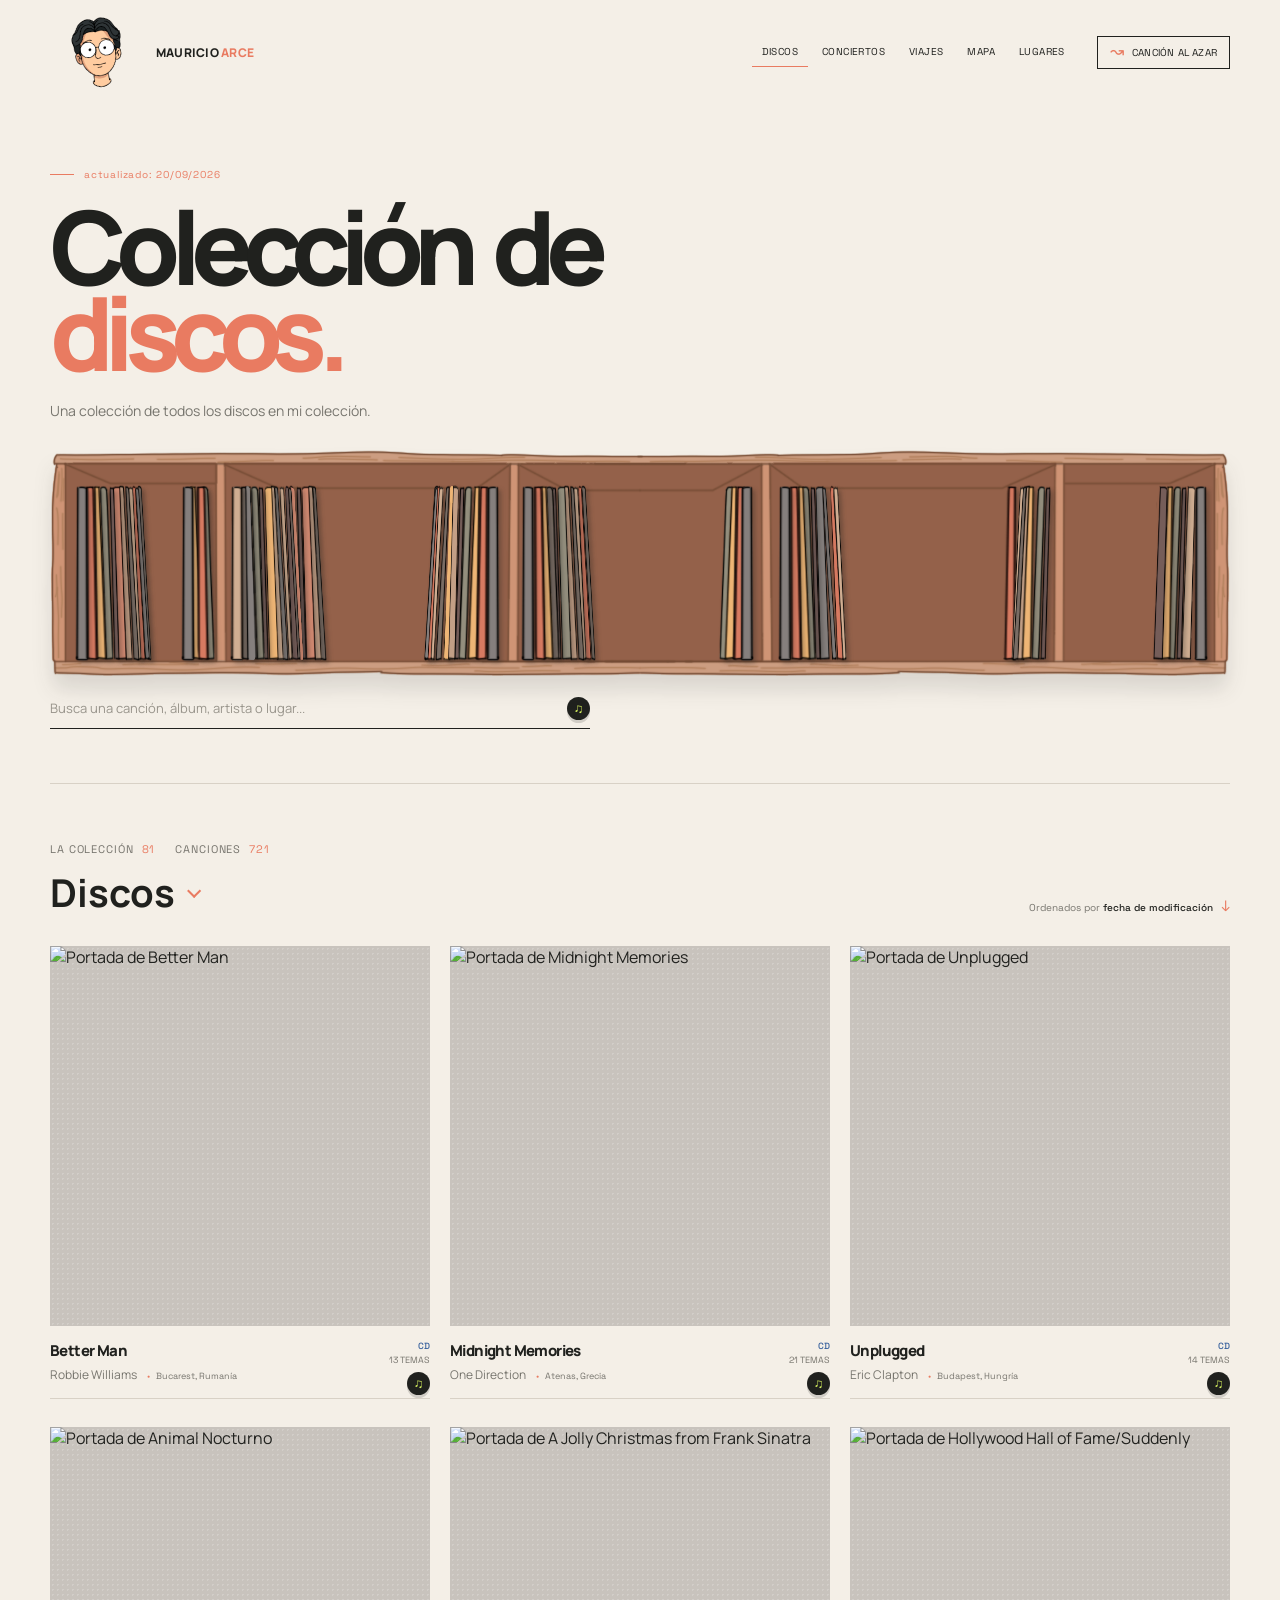
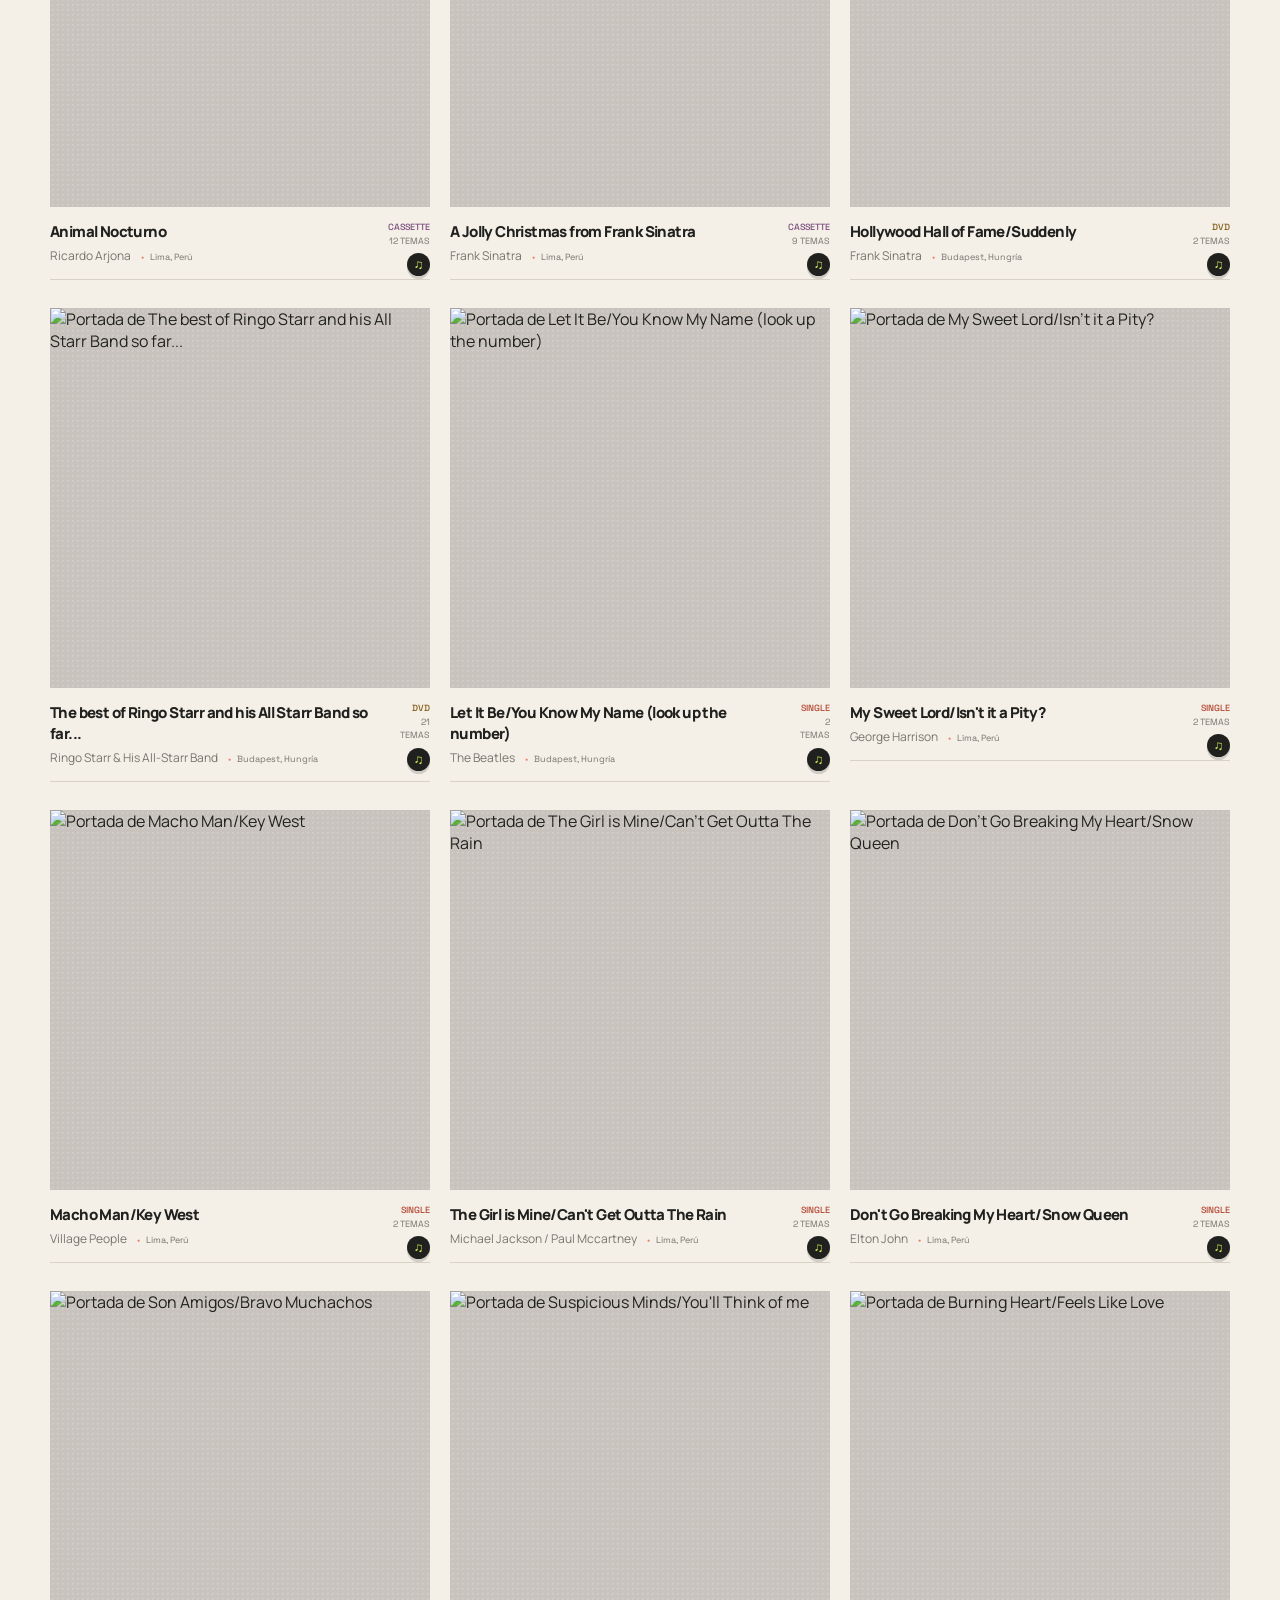
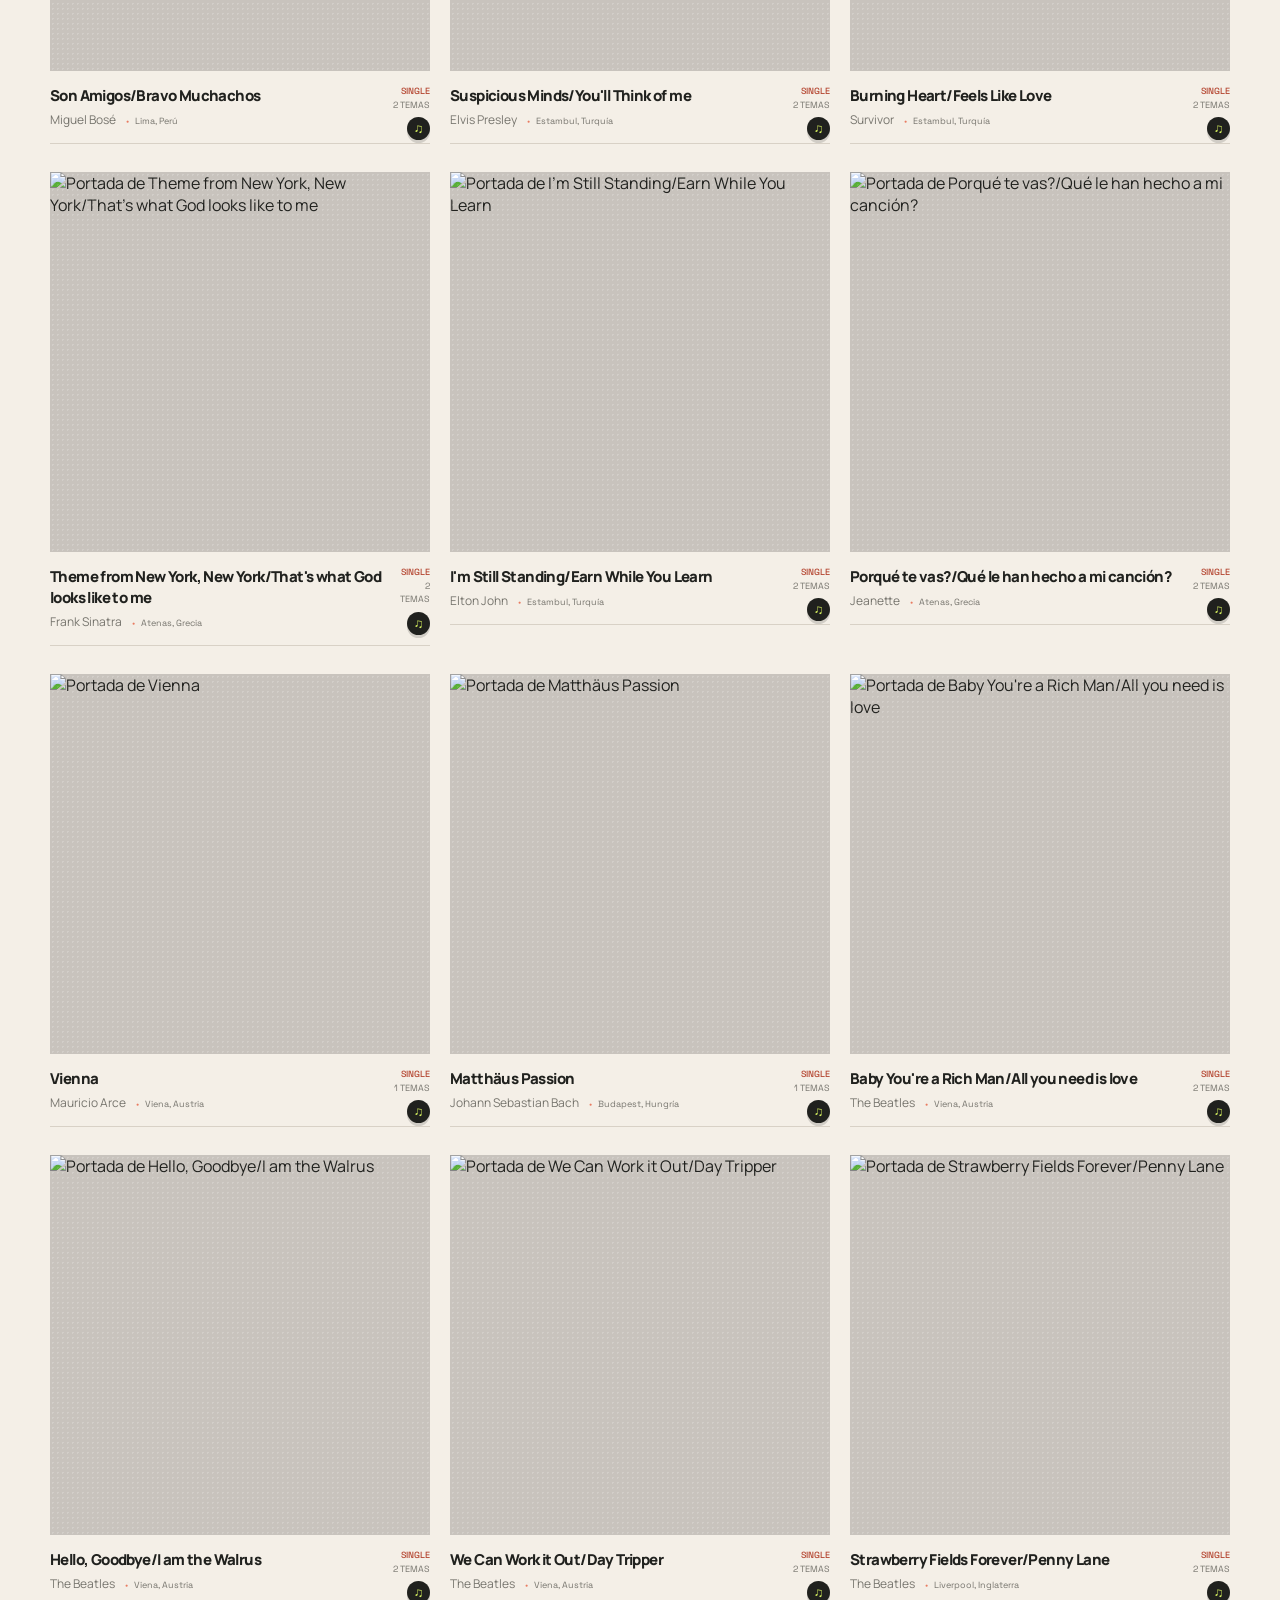
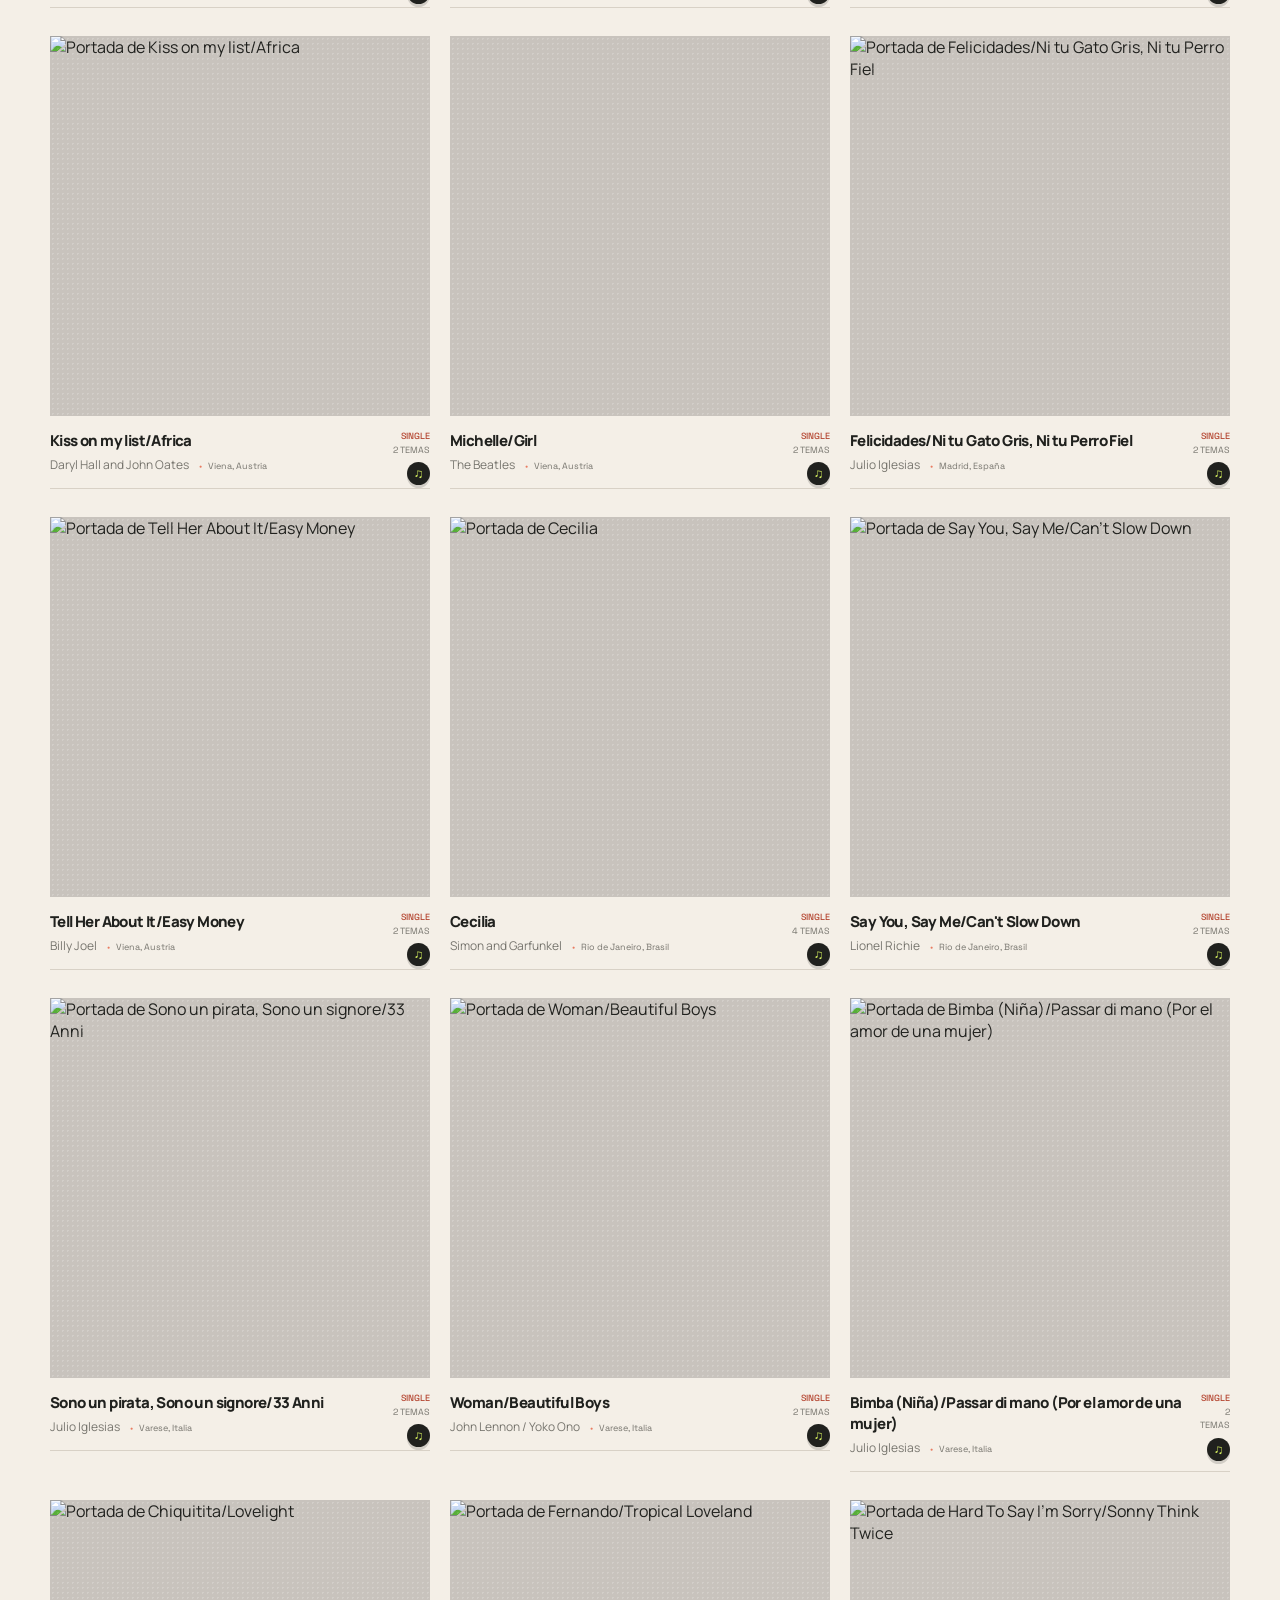
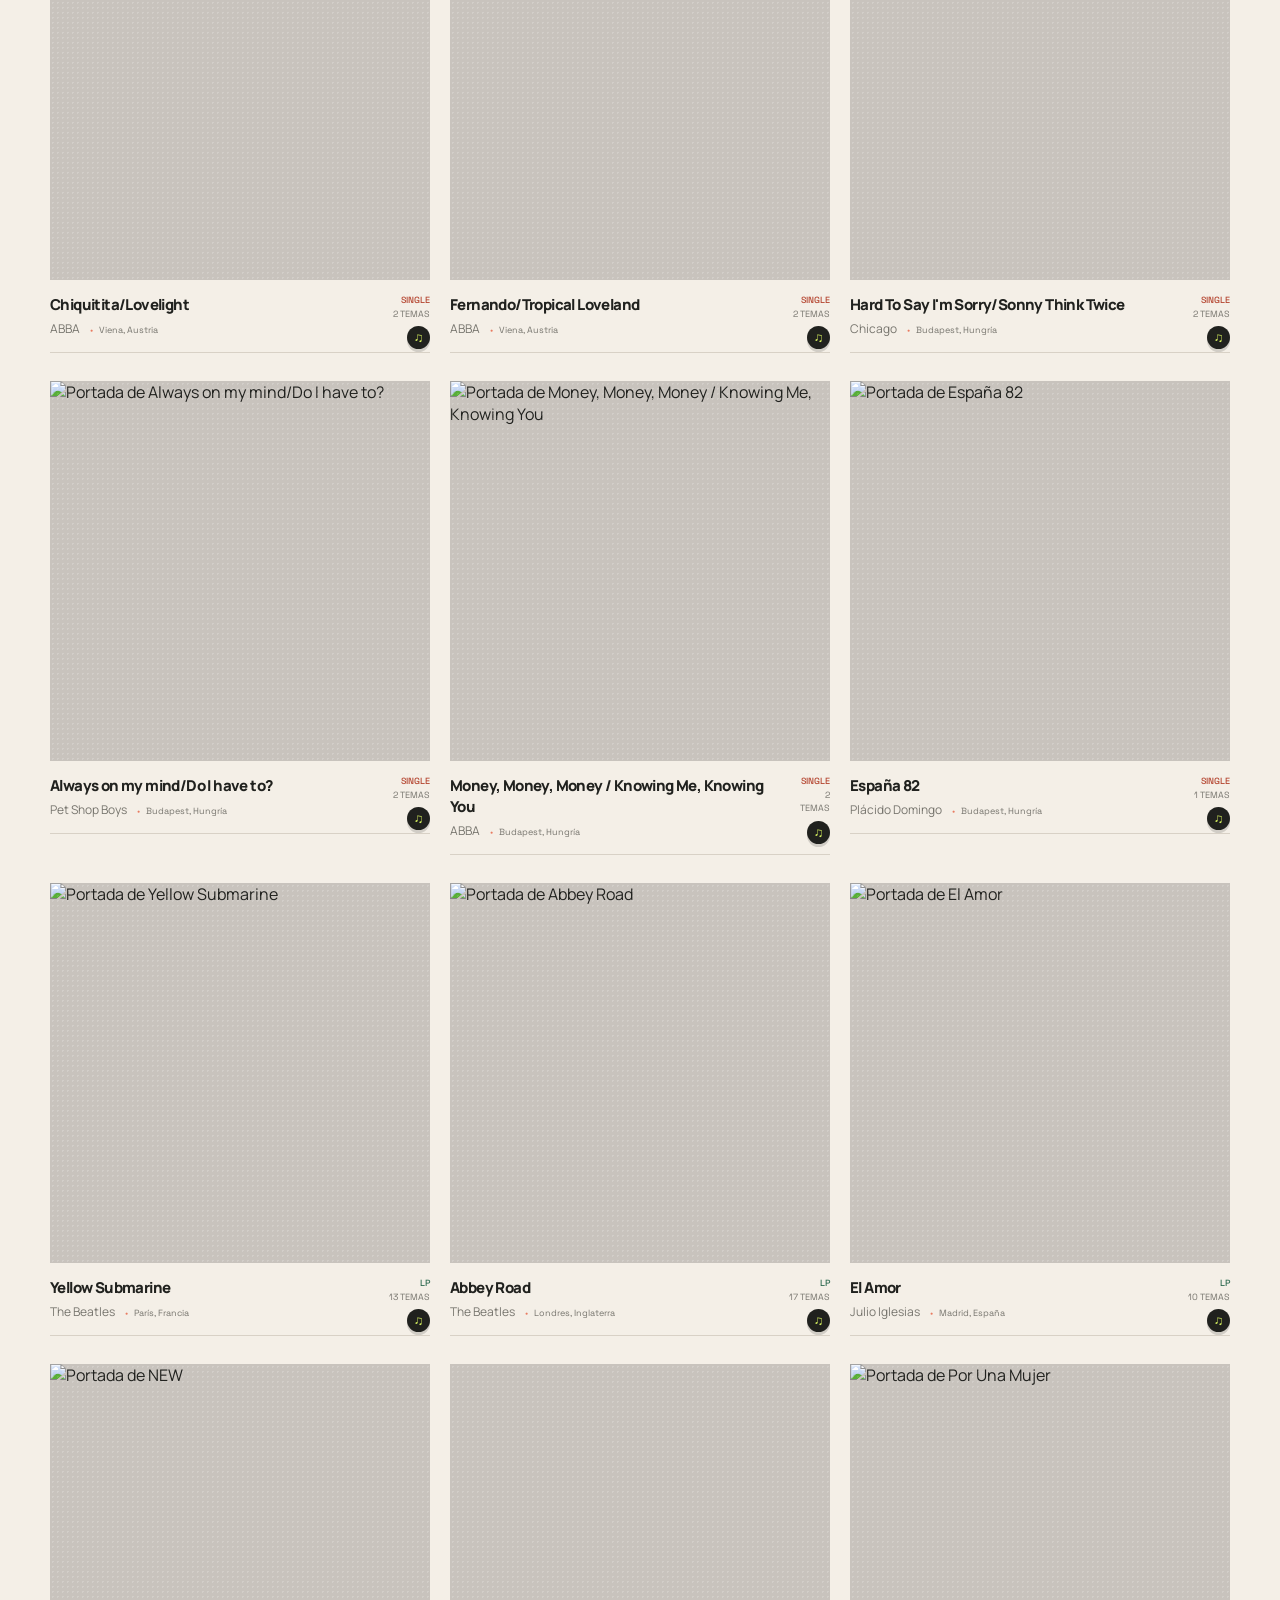
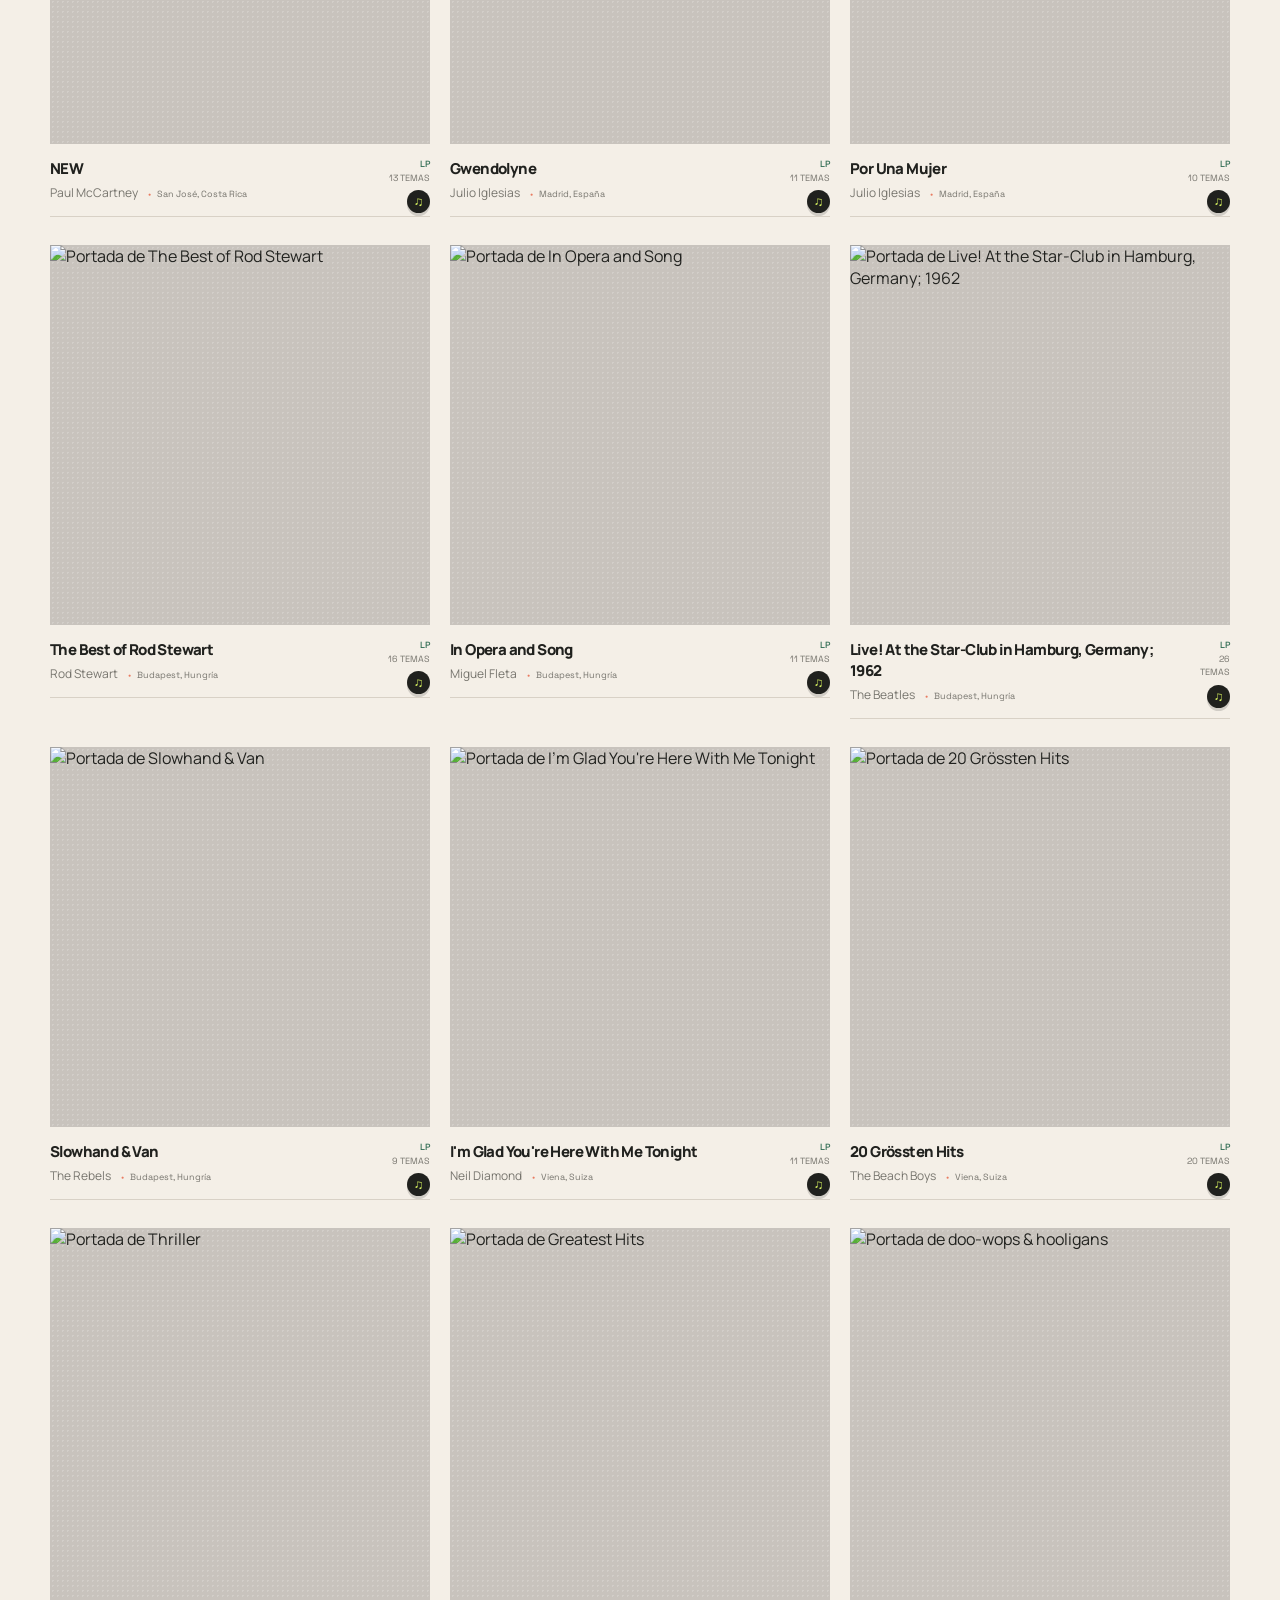
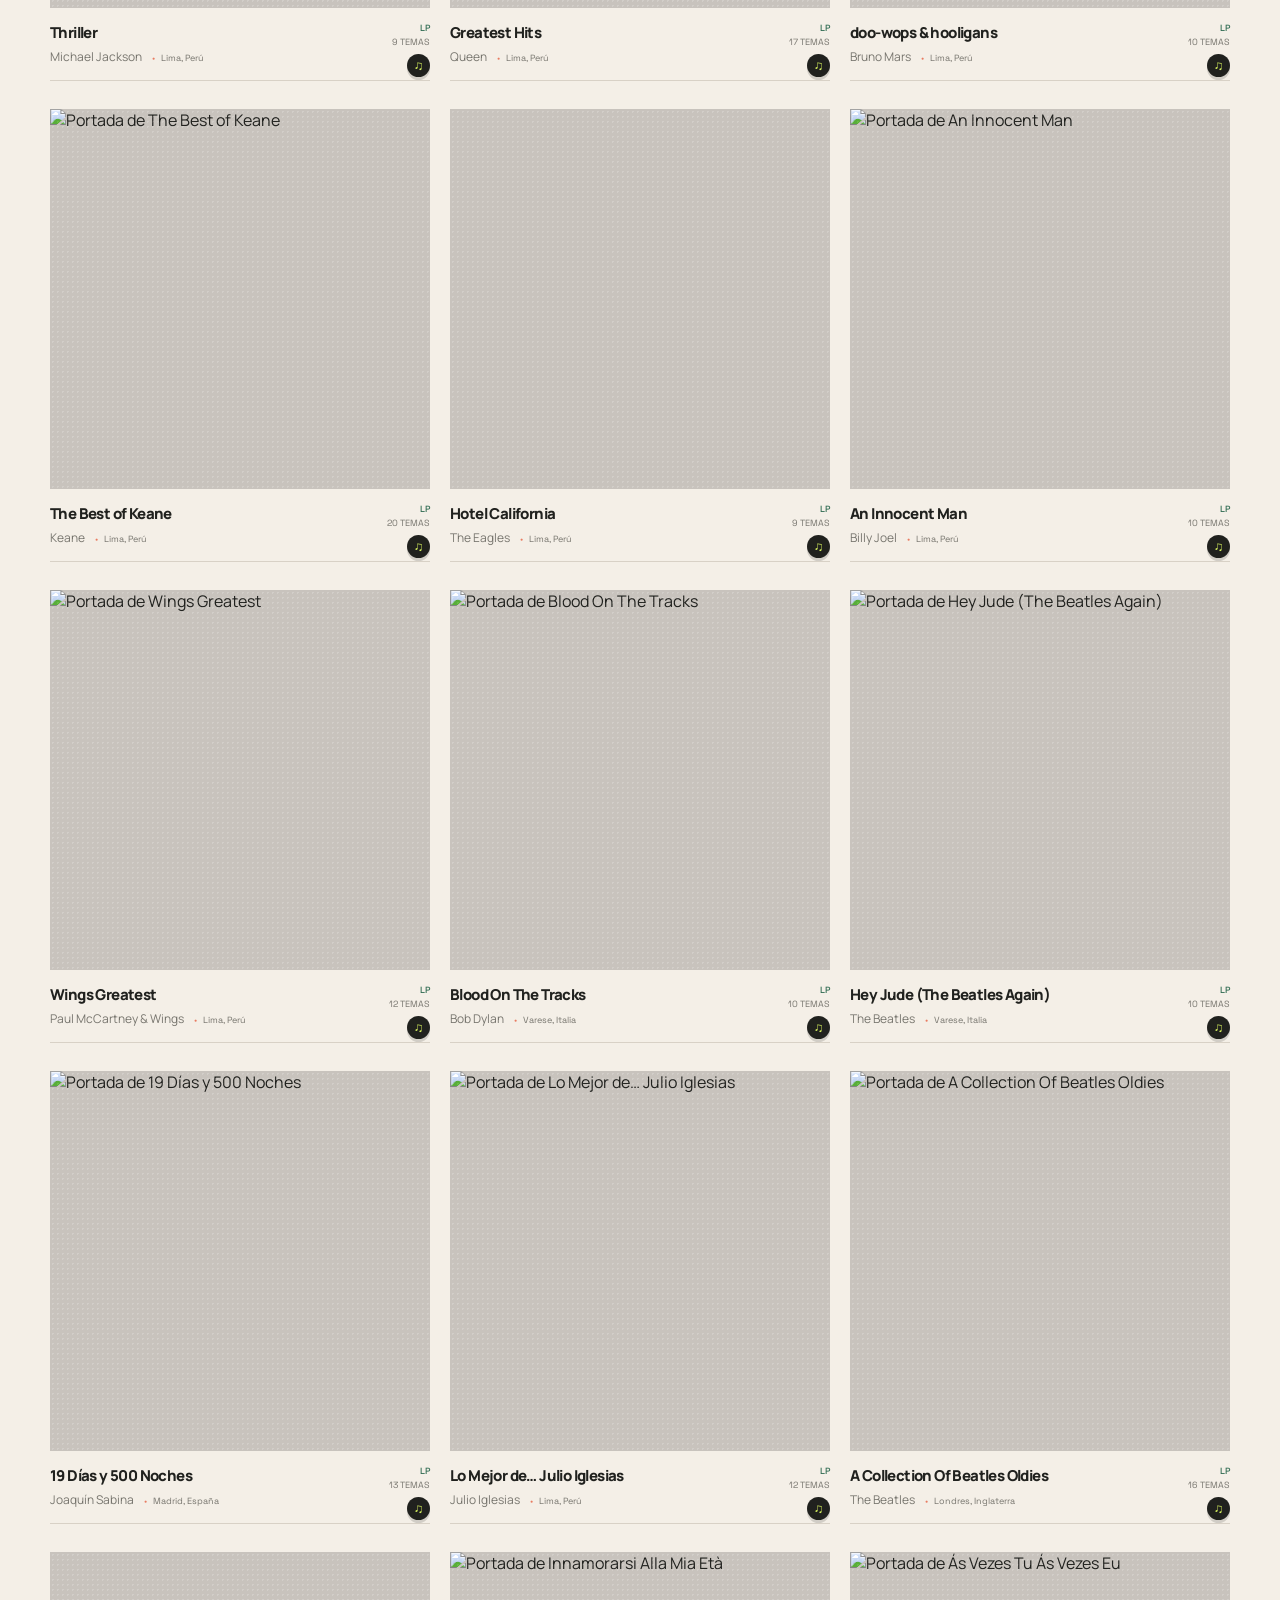
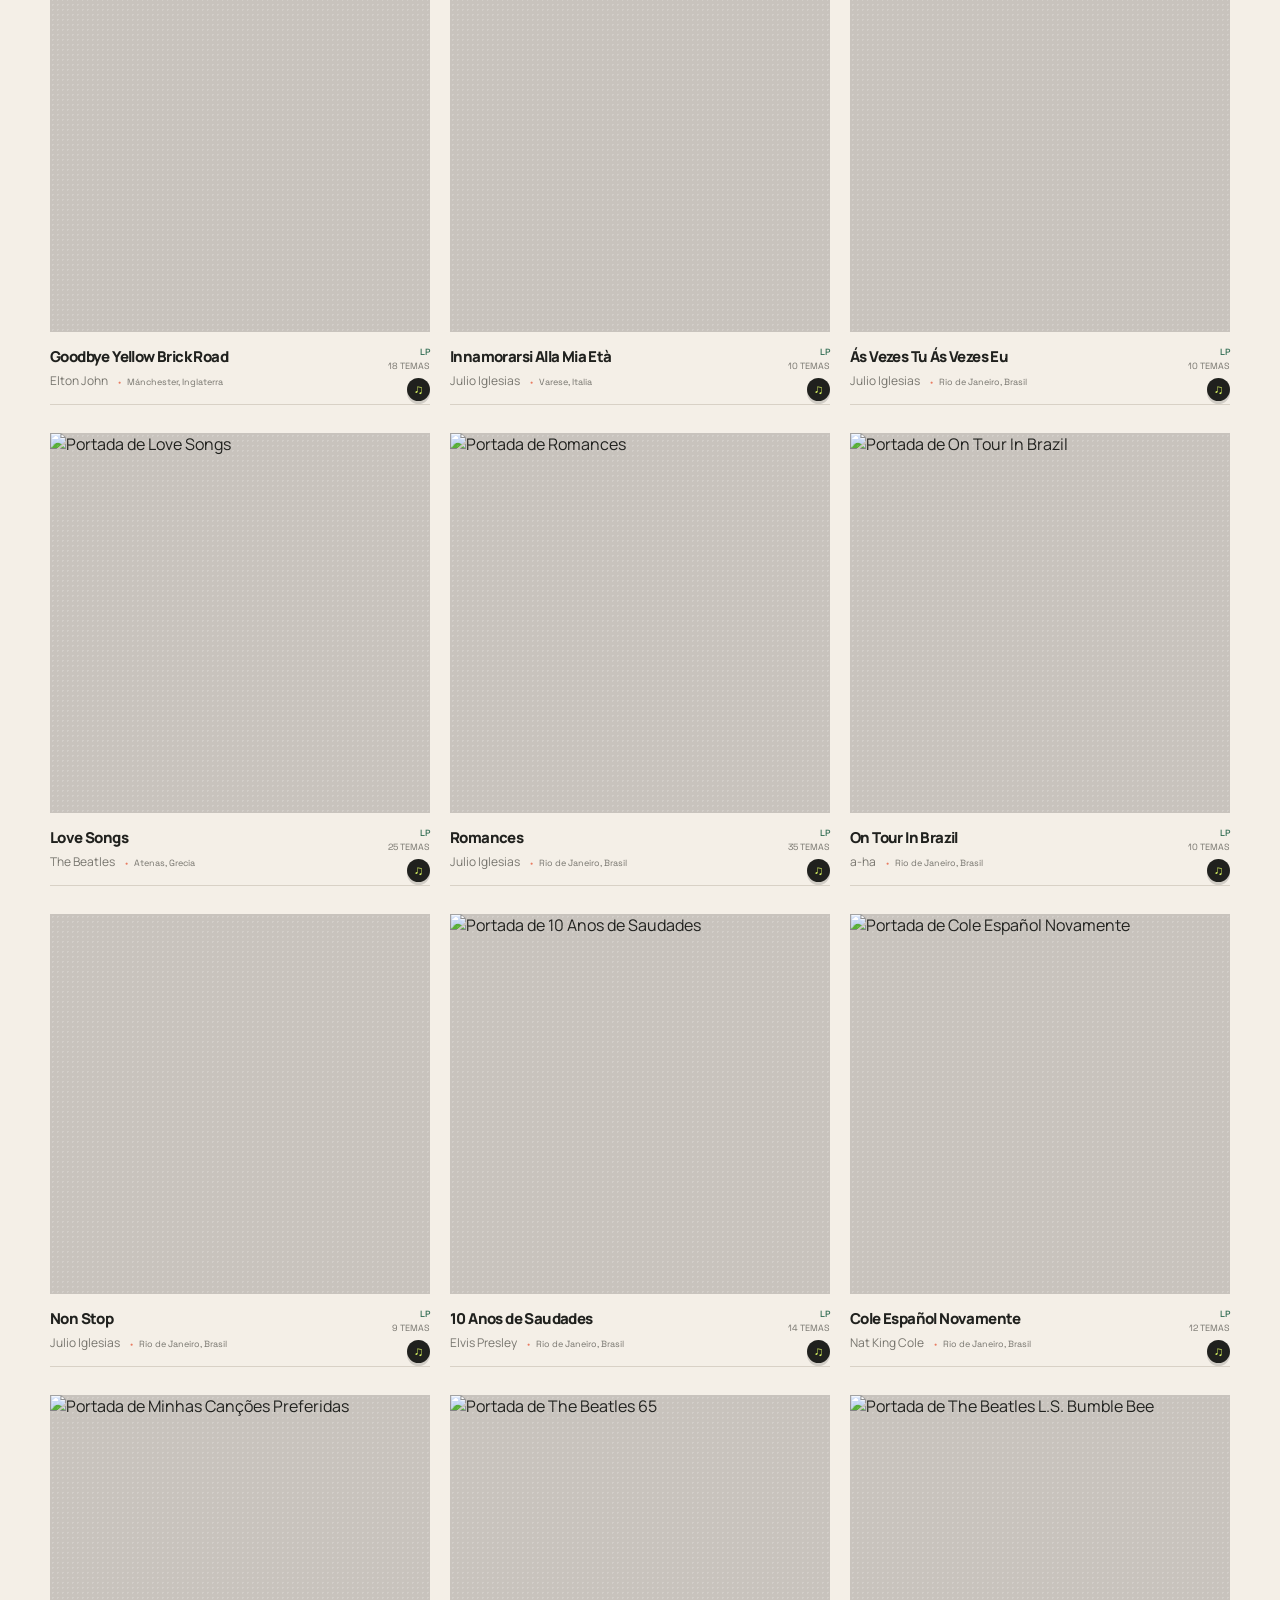
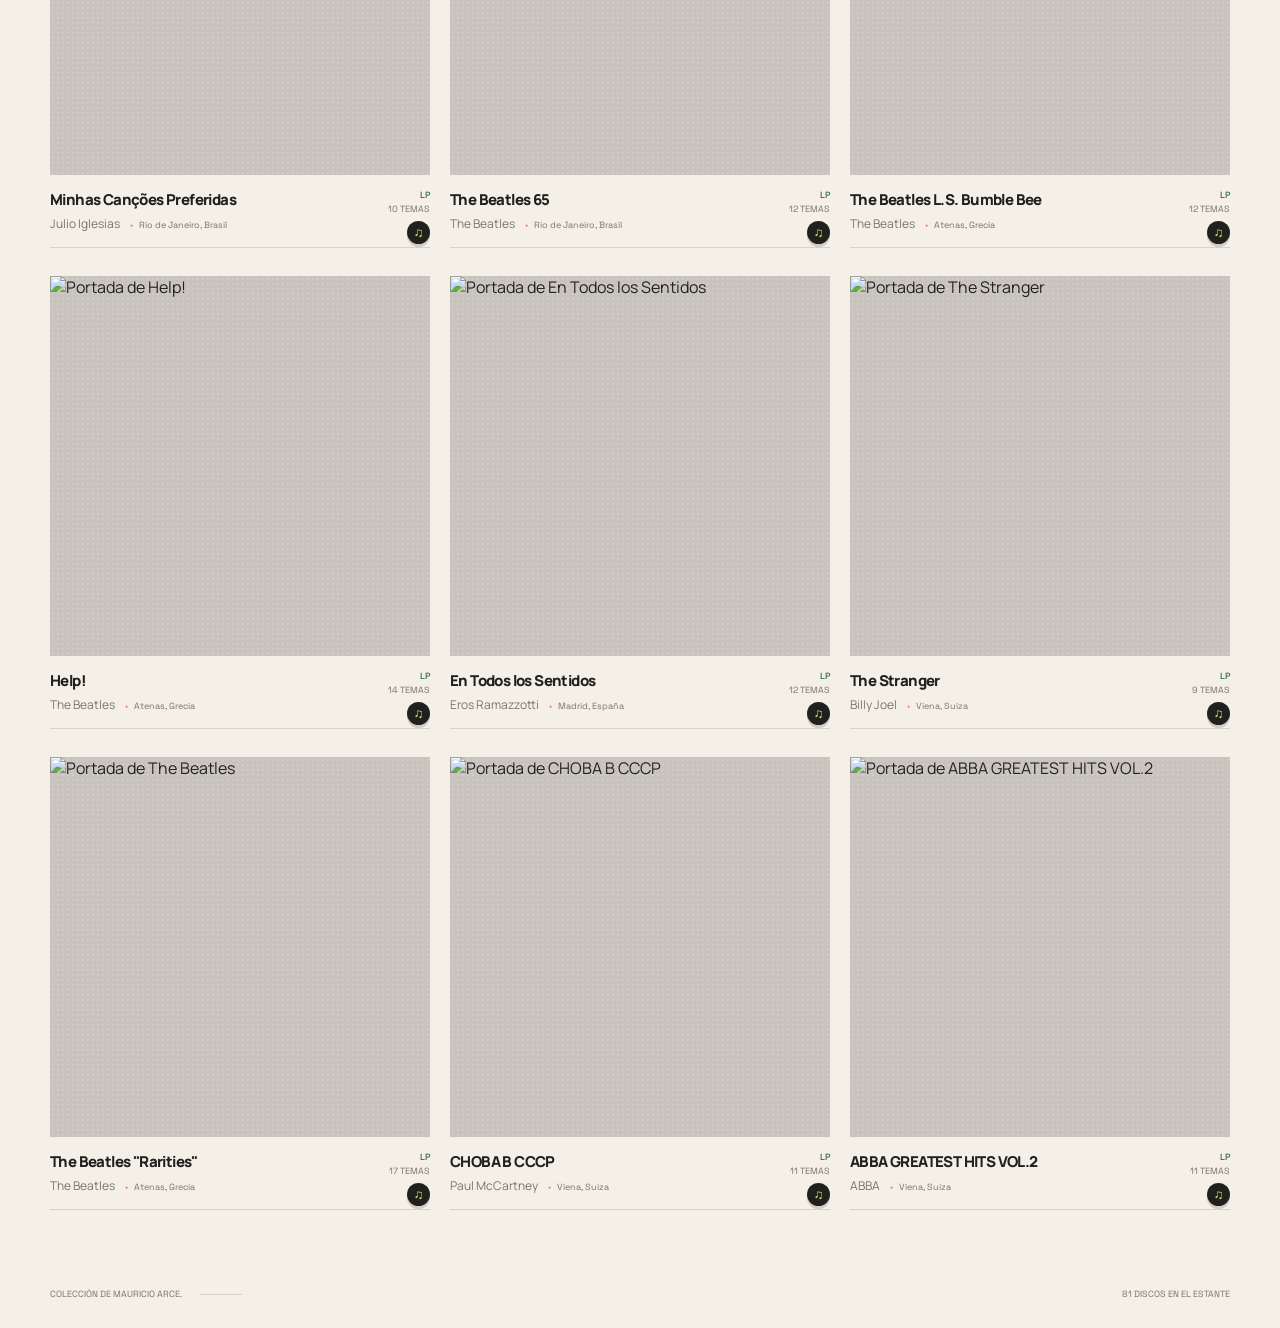
==== commit c9fe256e: "Add files via upload" ====
--- a/index.html
+++ b/index.html
@@ -4,7 +4,40 @@
     <meta charset="UTF-8">
     <meta name="viewport" content="width=device-width, initial-scale=1.0">
     <meta name="theme-color" content="#f4efe7">
-    <title>Mi Colección de Discos</title>
+    <title>Colección de Mauricio Arce</title>
+   <script>
+  const favicons = [
+    './CHARACTER/choriginal.png',
+    './CHARACTER/ch2.png',
+    './CHARACTER/ch3.png',
+    './CHARACTER/CH4.png',
+    './CHARACTER/CH5.png',
+    './CHARACTER/CH6.png',
+    './CHARACTER/VIAJES/chirst.png',
+    './CHARACTER/VIAJES/GIZA.png',
+    './CHARACTER/VIAJES/liberty.png',
+    './CHARACTER/VIAJES/moai.png',
+    './CHARACTER/VIAJES/venus.png'
+  ];
+
+  function setRandomFavicon() {
+    const randomIcon = favicons[Math.floor(Math.random() * favicons.length)];
+
+    const existingIcons = document.querySelectorAll('link[rel*="icon"]');
+    existingIcons.forEach(link => link.remove());
+
+    const newLink = document.createElement('link');
+    newLink.id = 'dynamic-favicon';
+    newLink.rel = 'icon';
+    newLink.type = 'image/png';
+    newLink.href = randomIcon + '?v=' + Date.now();
+
+    document.head.appendChild(newLink);
+  }
+
+  setRandomFavicon();
+</script>
+</script>
     <link rel="preconnect" href="https://fonts.googleapis.com">
     <link rel="preconnect" href="https://fonts.gstatic.com" crossorigin>
     <link href="https://fonts.googleapis.com/css2?family=Manrope:wght@400;500;600;700;800&family=Space+Grotesk:wght@400;500;600;700&display=swap" rel="stylesheet">
@@ -24,7 +57,7 @@
                     </a>
                 </div>
                 <nav class="view-tabs" aria-label="Secciones de la colección">
-                    <button class="view-tab active" type="button" data-view="albums" aria-selected="true">Discos</button>
+                    <button class="view-tab active" id="albumsTab" type="button" data-view="albums" aria-selected="true">Discos</button>
                     <button class="view-tab" type="button" data-view="concerts" aria-selected="false">Conciertos</button>
                     <button class="view-tab" type="button" data-view="travel" aria-selected="false">Viajes</button>
                     <button class="view-tab" type="button" data-view="map" aria-selected="false">Mapa</button>
@@ -74,7 +107,19 @@
                             <p class="section-label">La colección <span id="resultCount">15</span></p>
                             <p class="section-label">CANCIONES <span id="albumTotalSongs">213</span></p>
                         </div>
-                        <h2>Discos</h2>
+                        <h2 class="album-heading">
+                            <span class="album-category-picker">
+                                <button class="album-category-trigger" id="albumCategoryTrigger" type="button" aria-haspopup="true" aria-expanded="false" aria-controls="albumCategoryMenu">Discos</button>
+                                <div class="album-category-menu" id="albumCategoryMenu" role="group" aria-label="Categorías de discos" hidden>
+                                    <button class="album-category-option active" type="button" data-album-category="all" aria-pressed="true">Discos</button>
+                                    <button class="album-category-option" type="button" data-album-category="vinilos" aria-pressed="false">Vinilos</button>
+                                    <button class="album-category-option" type="button" data-album-category="singles" aria-pressed="false">Singles</button>
+                                    <button class="album-category-option" type="button" data-album-category="cds" aria-pressed="false">CD's</button>
+                                    <button class="album-category-option" type="button" data-album-category="dvds" aria-pressed="false">DVD's</button>
+                                    <button class="album-category-option" type="button" data-album-category="cassettes" aria-pressed="false">Cassettes</button>
+                                </div>
+                            </span>
+                        </h2>
                     </div>
                     <p class="sort-note">Ordenados por <strong>fecha de modificación</strong> <span aria-hidden="true">↓</span></p>
                 </section>
--- a/style.css
+++ b/style.css
@@ -63,6 +63,14 @@
 }
 
 .view-tabs { display: flex; gap: 4px; margin-left: auto; }
+.album-category-picker { position: relative; display: inline-block; }
+.album-category-trigger { display: inline-flex; align-items: center; gap: 12px; padding: 0; border: 0; color: var(--ink); background: transparent; cursor: pointer; font: inherit; }
+.album-category-trigger::after { width: 8px; height: 8px; border-right: 2px solid var(--coral); border-bottom: 2px solid var(--coral); content: ""; transform: rotate(45deg) translateY(-3px); }
+.album-category-trigger[aria-expanded="true"]::after { transform: rotate(225deg) translate(-2px, -1px); }
+.album-category-menu { position: absolute; top: calc(100% + 10px); left: 0; z-index: 20; display: grid; min-width: 170px; padding: 5px; border: 1px solid var(--line); background: var(--paper); box-shadow: 0 12px 28px rgb(32 31 28 / 12%); }
+.album-category-menu[hidden] { display: none; }
+.album-category-option { padding: 9px 11px; border: 0; color: var(--muted); background: transparent; font-family: var(--mono); font-size: 10px; text-align: left; text-transform: uppercase; }
+.album-category-option:hover, .album-category-option.active { color: var(--ink); background: rgb(32 31 28 / 5%); }
 
 .view-tab {
     padding: 8px 10px;
@@ -669,6 +677,8 @@
 .map-popup h3 { margin: 0 0 8px; font-size: 14px; }
 .map-popup p { margin: 0 0 8px; color: var(--muted); font-family: var(--mono); font-size: 10px; text-transform: uppercase; }
 .map-popup ul { display: grid; gap: 5px; margin: 0; padding-left: 16px; font-size: 12px; }
+.map-album-title, .map-concert-title { padding: 0; border: 0; color: var(--coral); background: transparent; cursor: pointer; font: inherit; font-weight: 700; text-align: left; }
+.map-album-title:hover, .map-album-title:focus-visible, .map-concert-title:hover, .map-concert-title:focus-visible { color: var(--ink); text-decoration: underline; }
 
 .map-marker {
     position: relative;
@@ -791,6 +801,11 @@
 .album-location::before { margin-right: 6px; content: "•"; color: var(--coral); }
 .album-meta { color: var(--muted); font-family: var(--mono); font-size: 9px; line-height: 1.5; text-align: right; text-transform: uppercase; }
 .album-meta strong { display: block; color: var(--ink); font-weight: 500; }
+.album-meta .album-format--vinilos { color: #2f6b52; }
+.album-meta .album-format--singles { color: #b54732; }
+.album-meta .album-format--cds { color: #345e9b; }
+.album-meta .album-format--dvds { color: #825d18; }
+.album-meta .album-format--cassettes { color: #7b4d7d; }
 .album-meta .spotify-link { display: flex; align-items: center; justify-content: center; width: 23px; min-width: 23px; height: 23px; margin: 5px 0 0 auto; padding: 0; border: 0; border-radius: 50%; color: var(--acid); background: var(--ink); box-shadow: 0 3px 0 rgba(32, 33, 30, .16); font-size: 13px; line-height: 1; text-decoration: none; transition: transform .2s, box-shadow .2s, background .2s, color .2s; }
 .album-meta .spotify-link:hover, .album-meta .spotify-link:focus-visible { color: var(--white); background: var(--coral); box-shadow: 0 5px 0 rgba(32, 33, 30, .16); transform: translateY(-2px); }
 
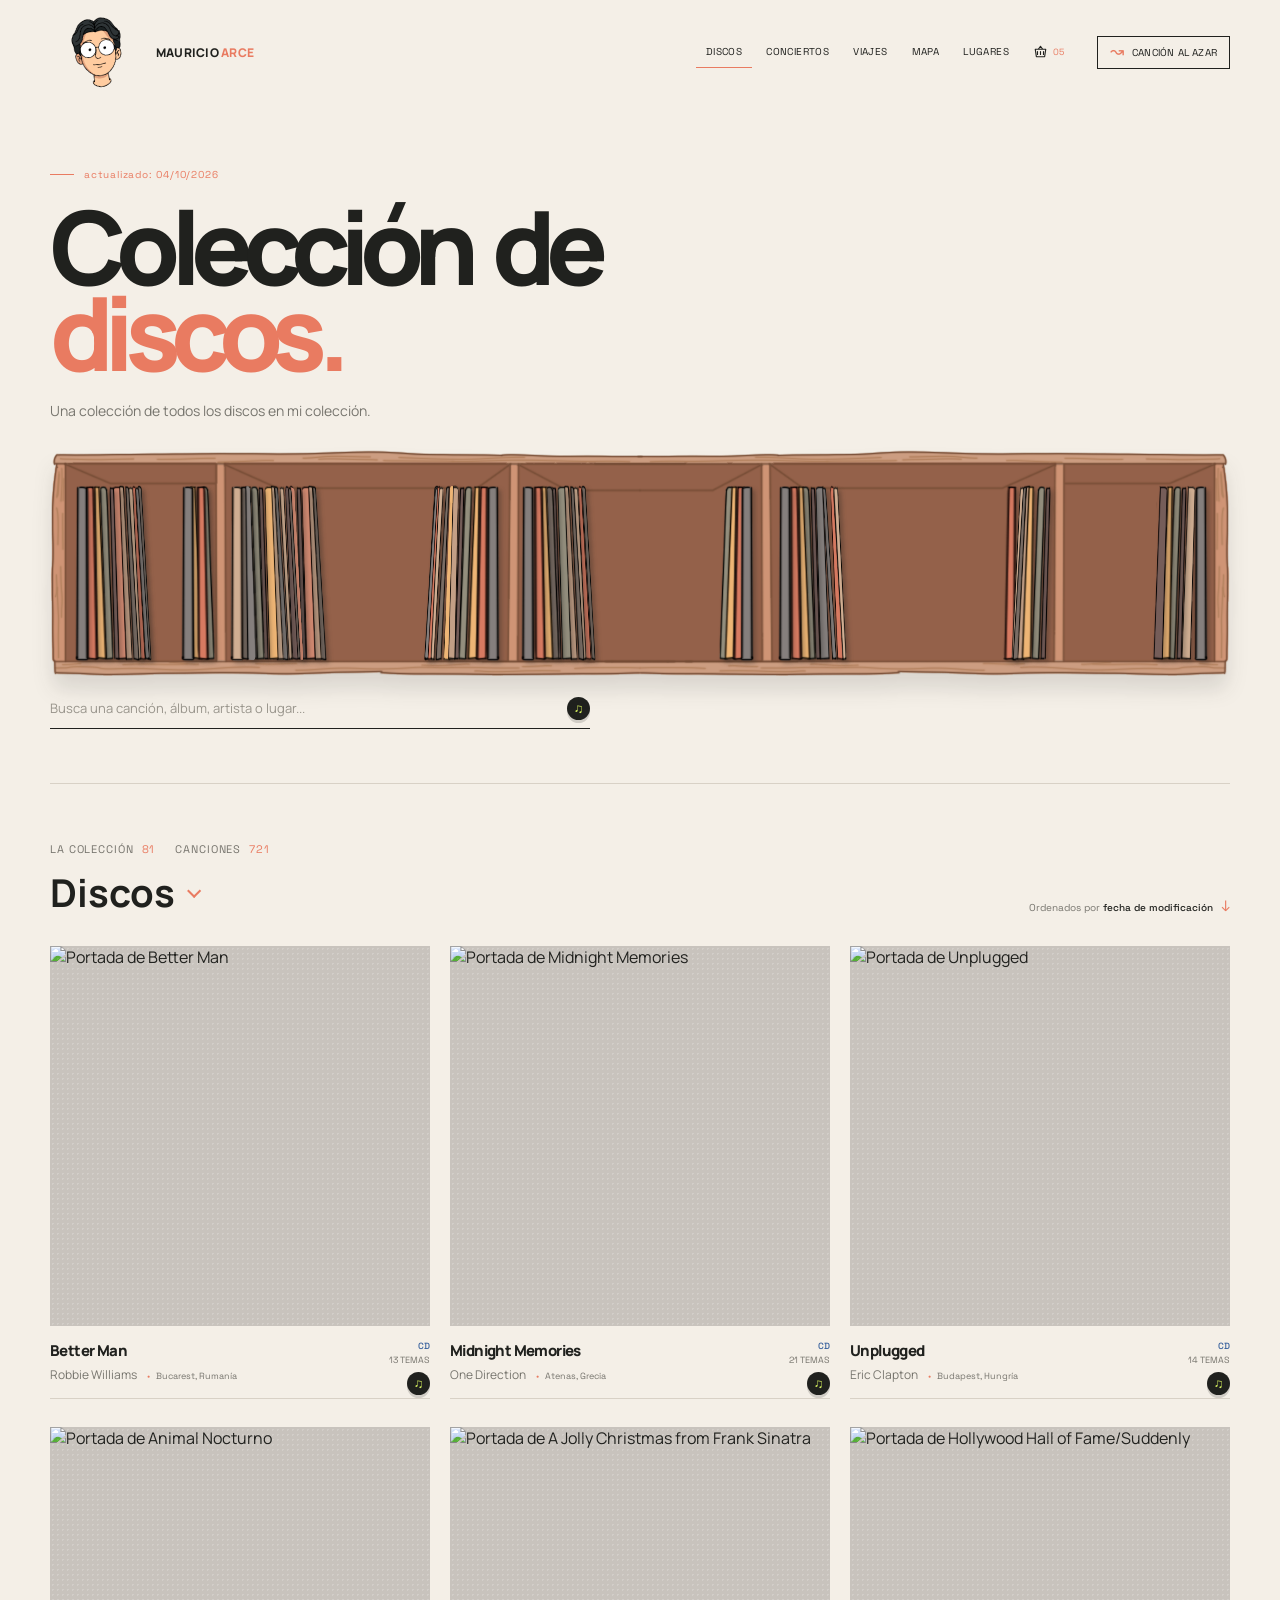
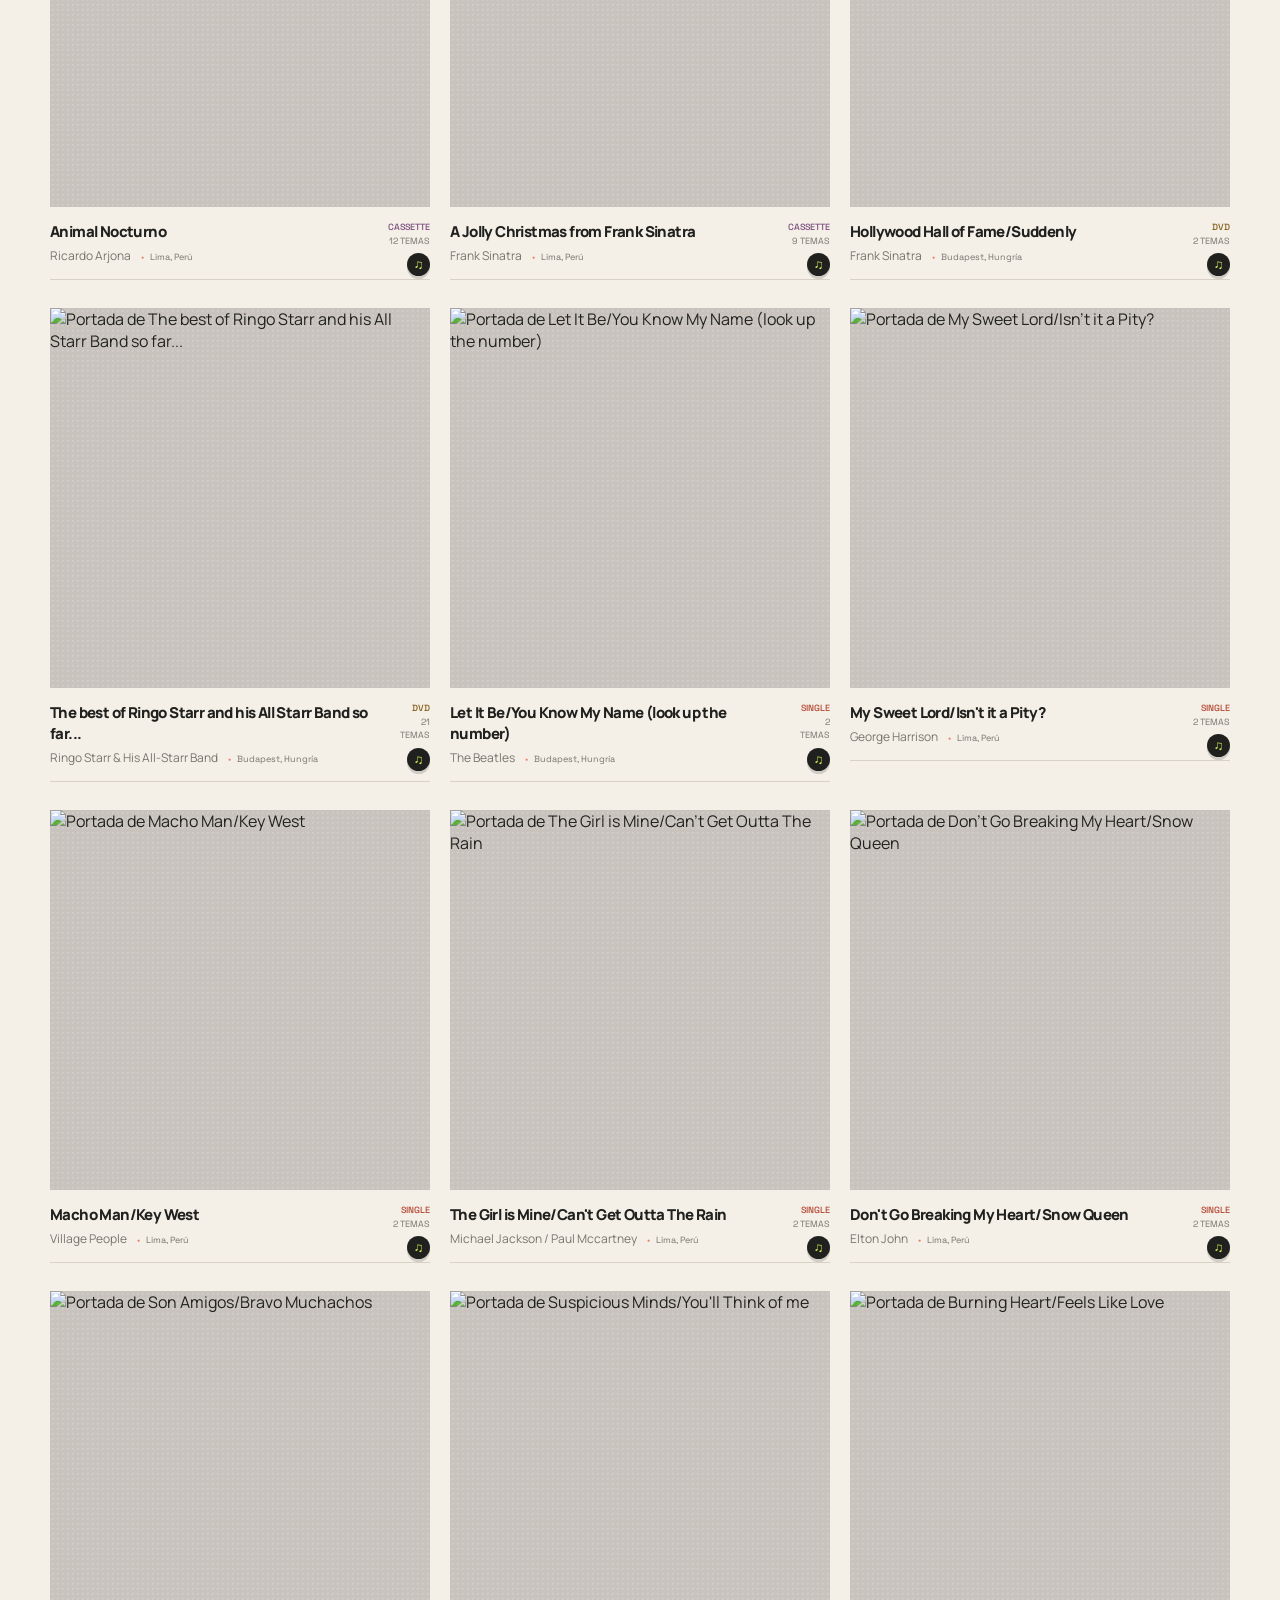
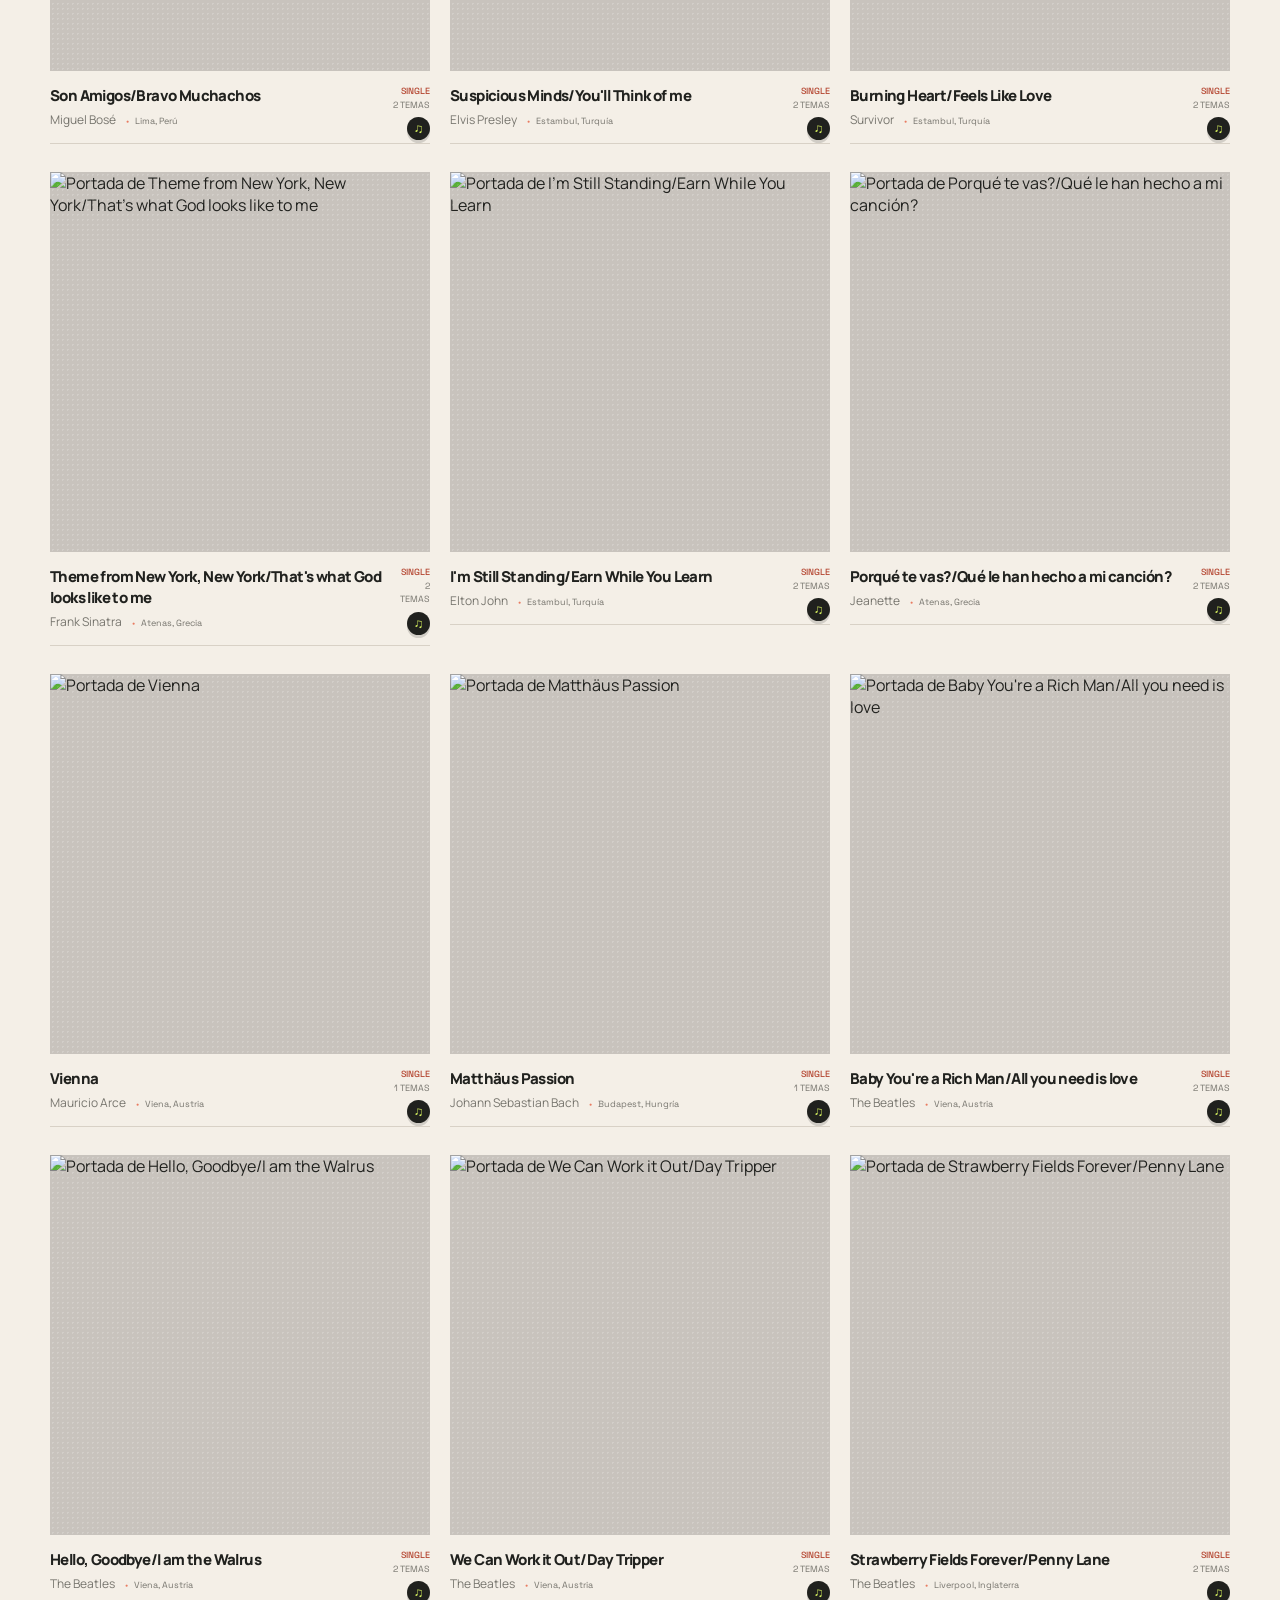
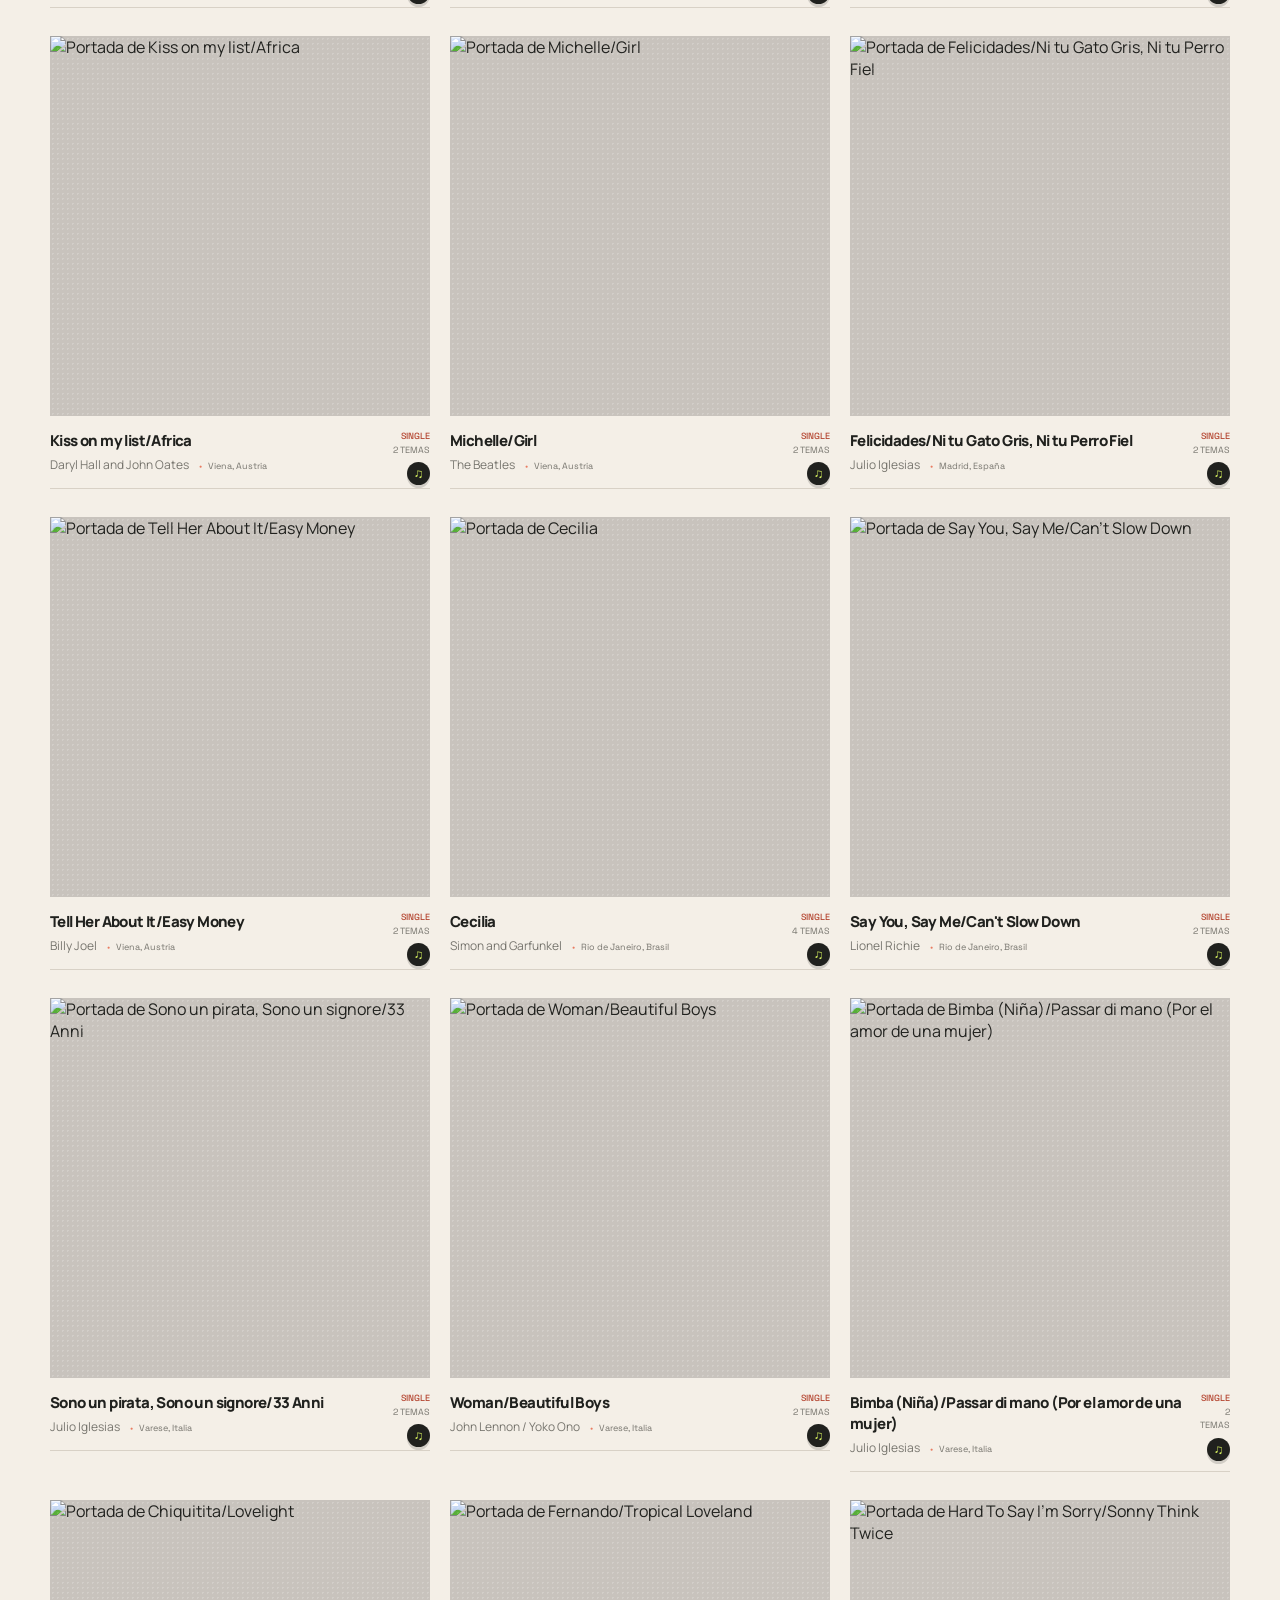
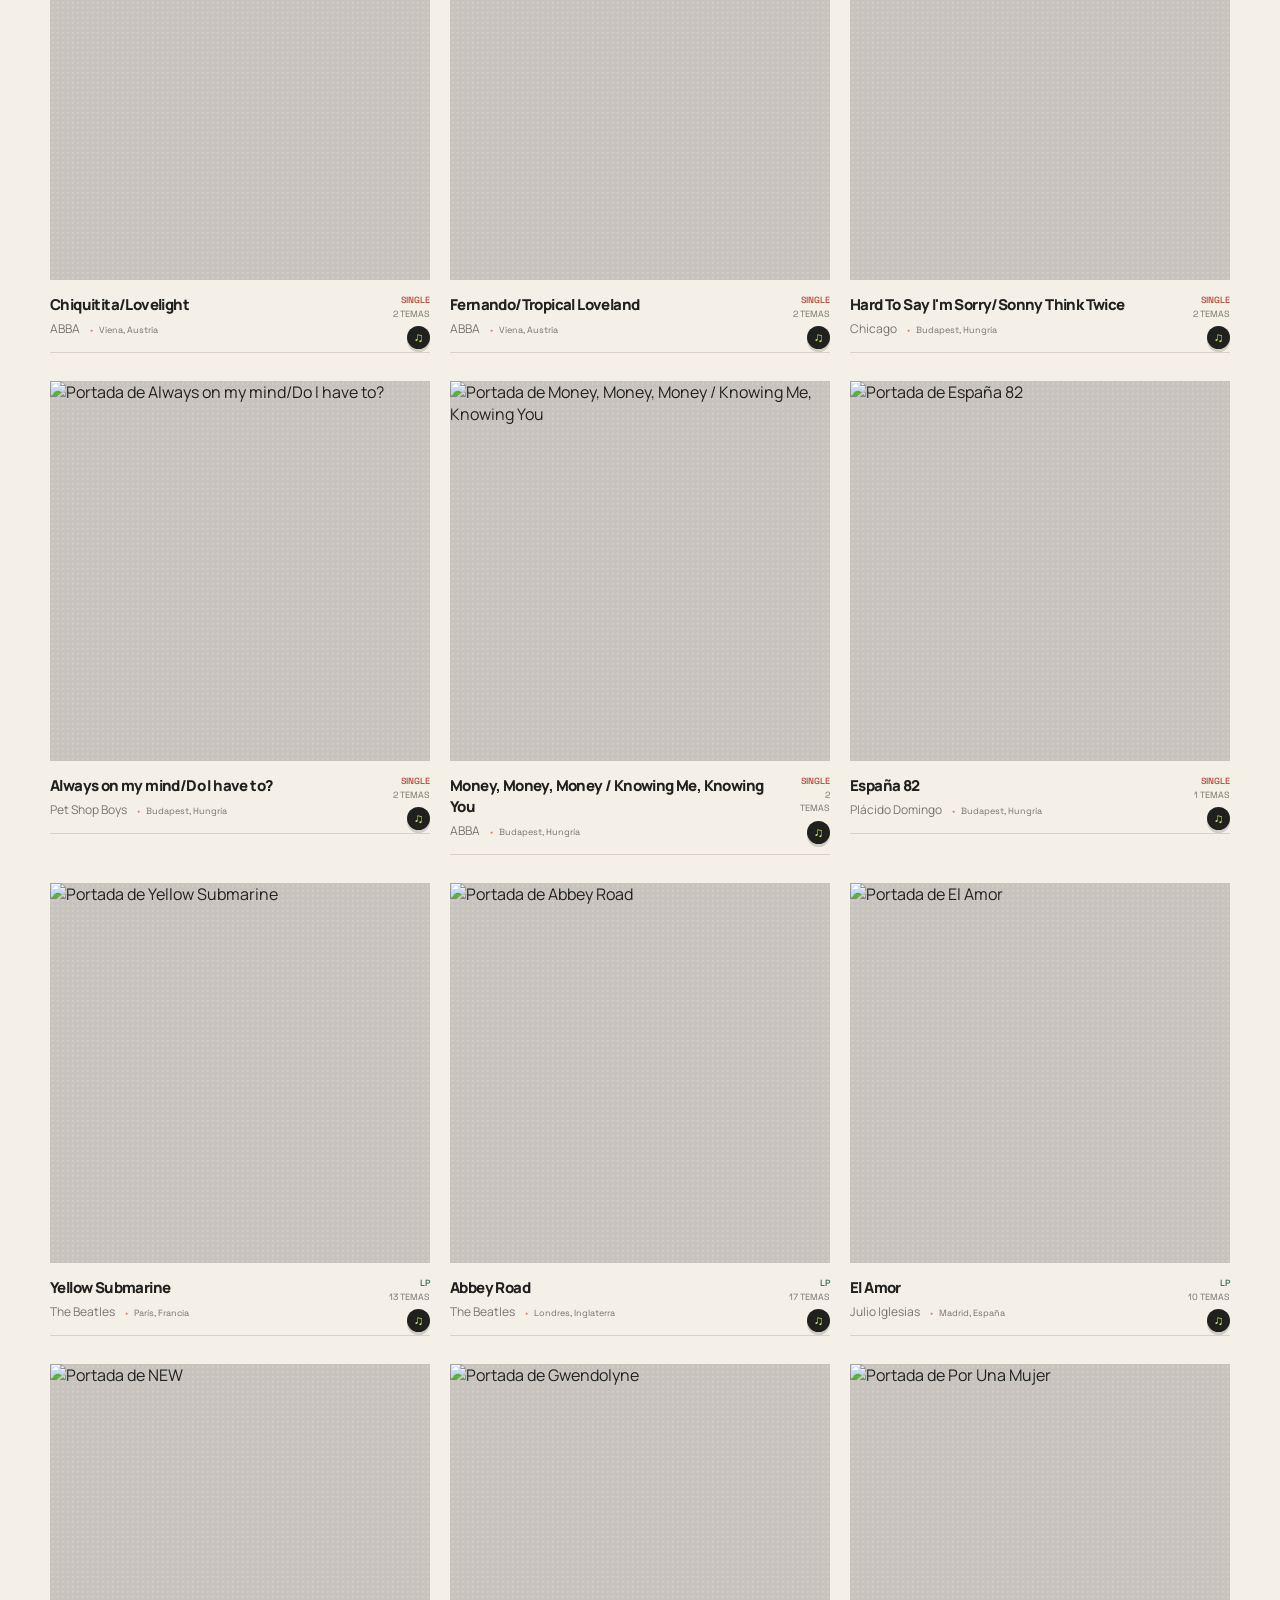
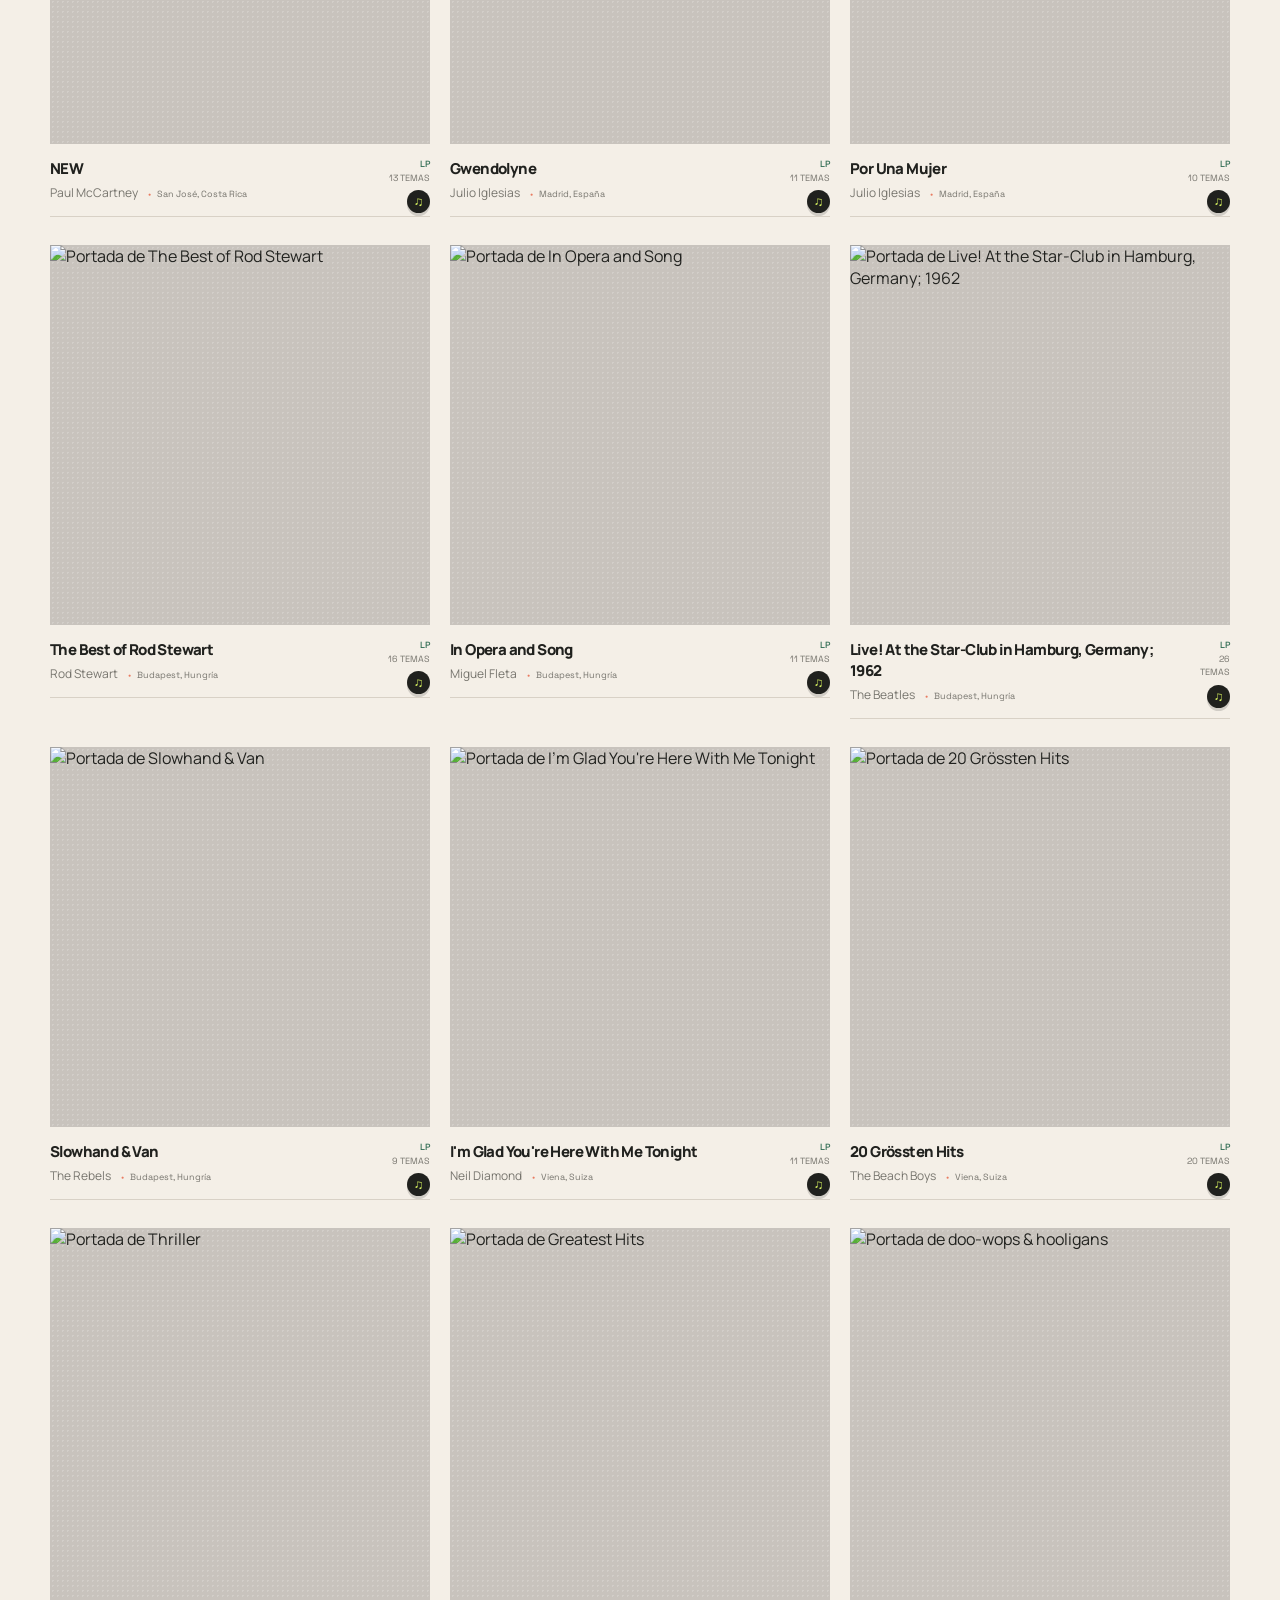
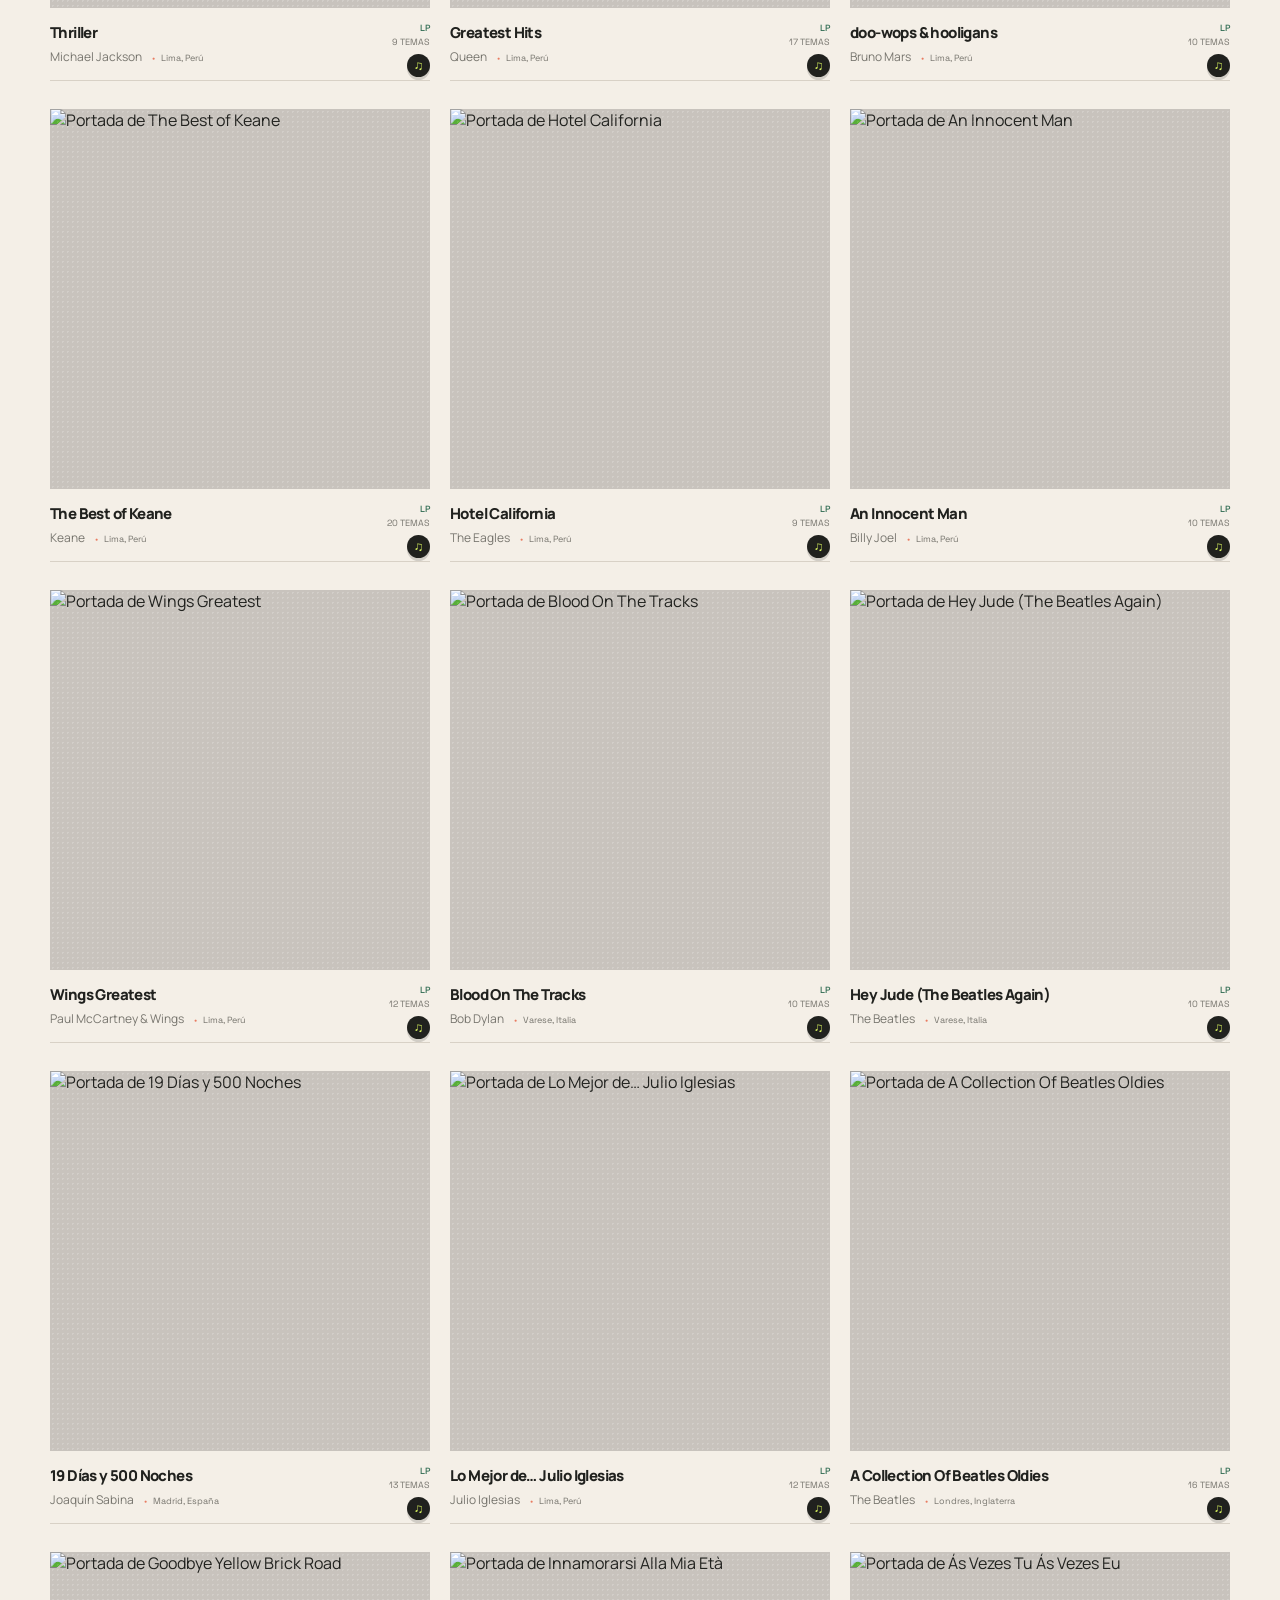
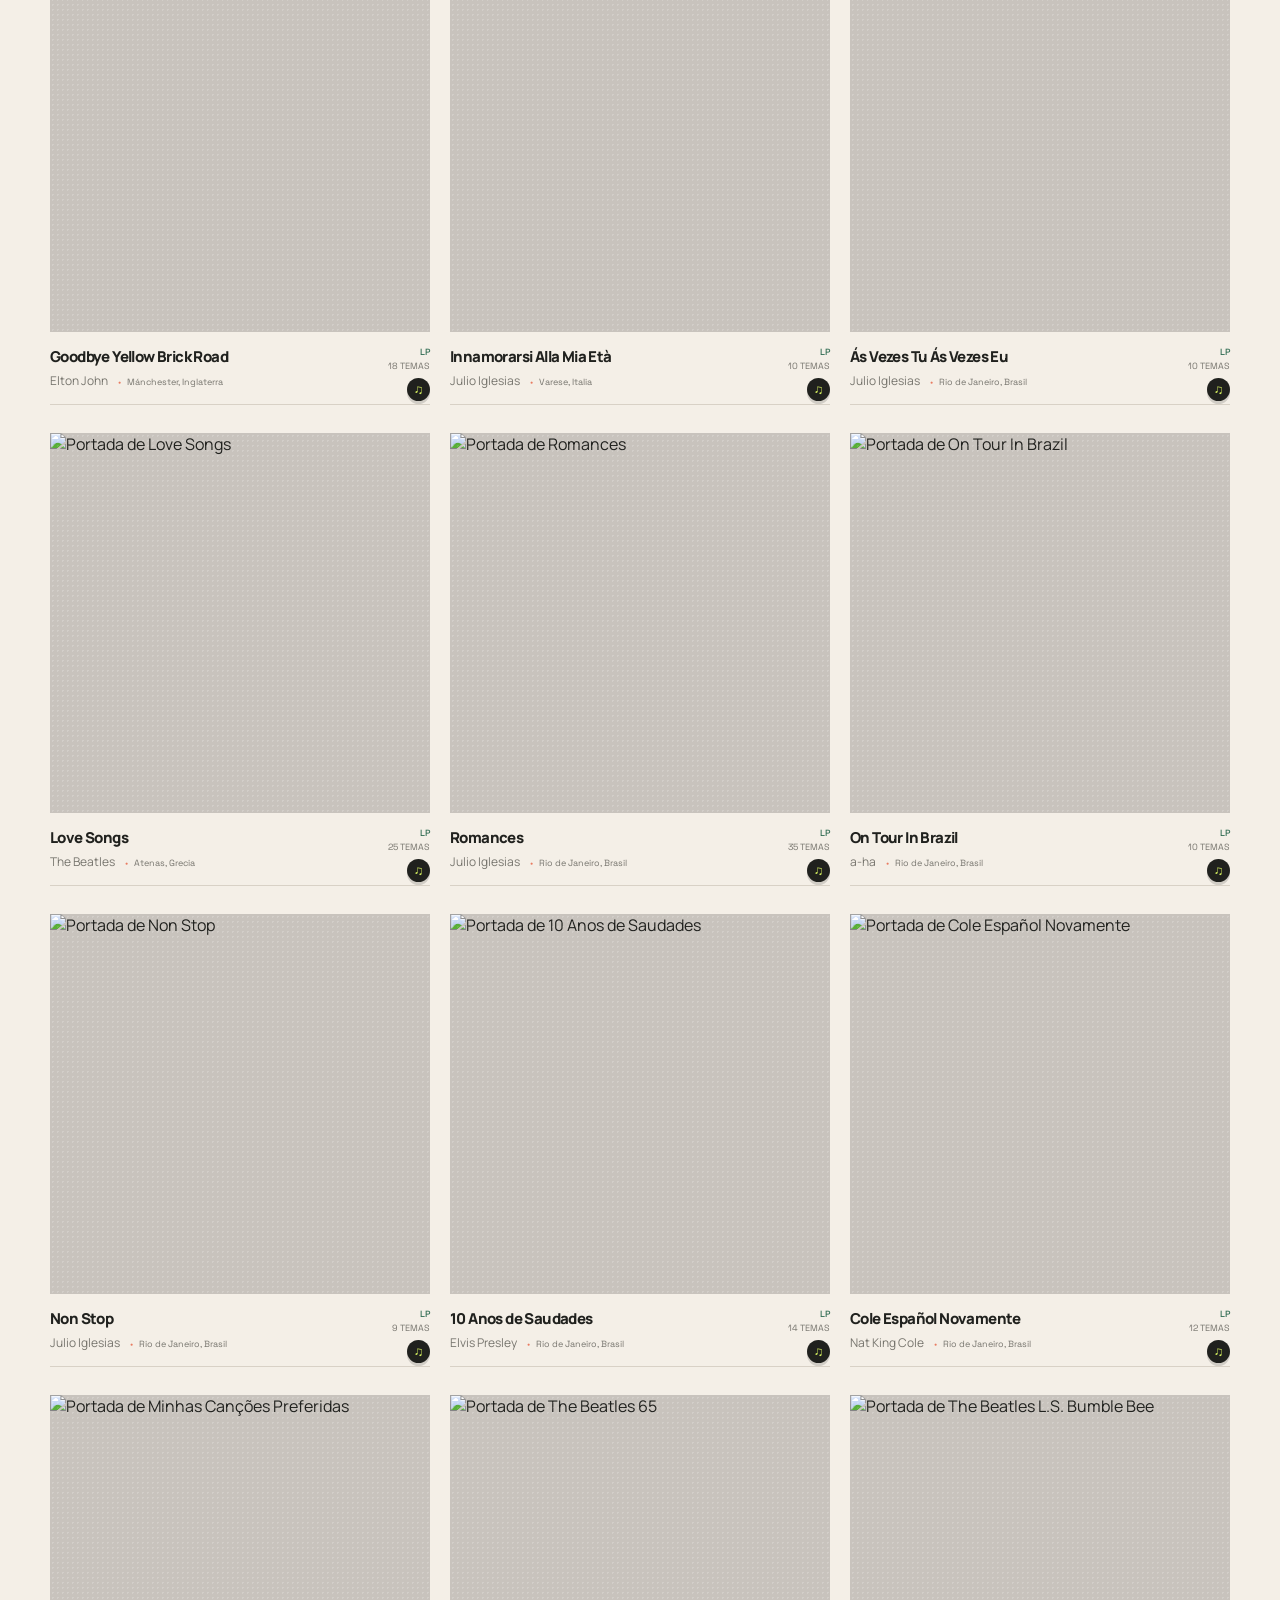
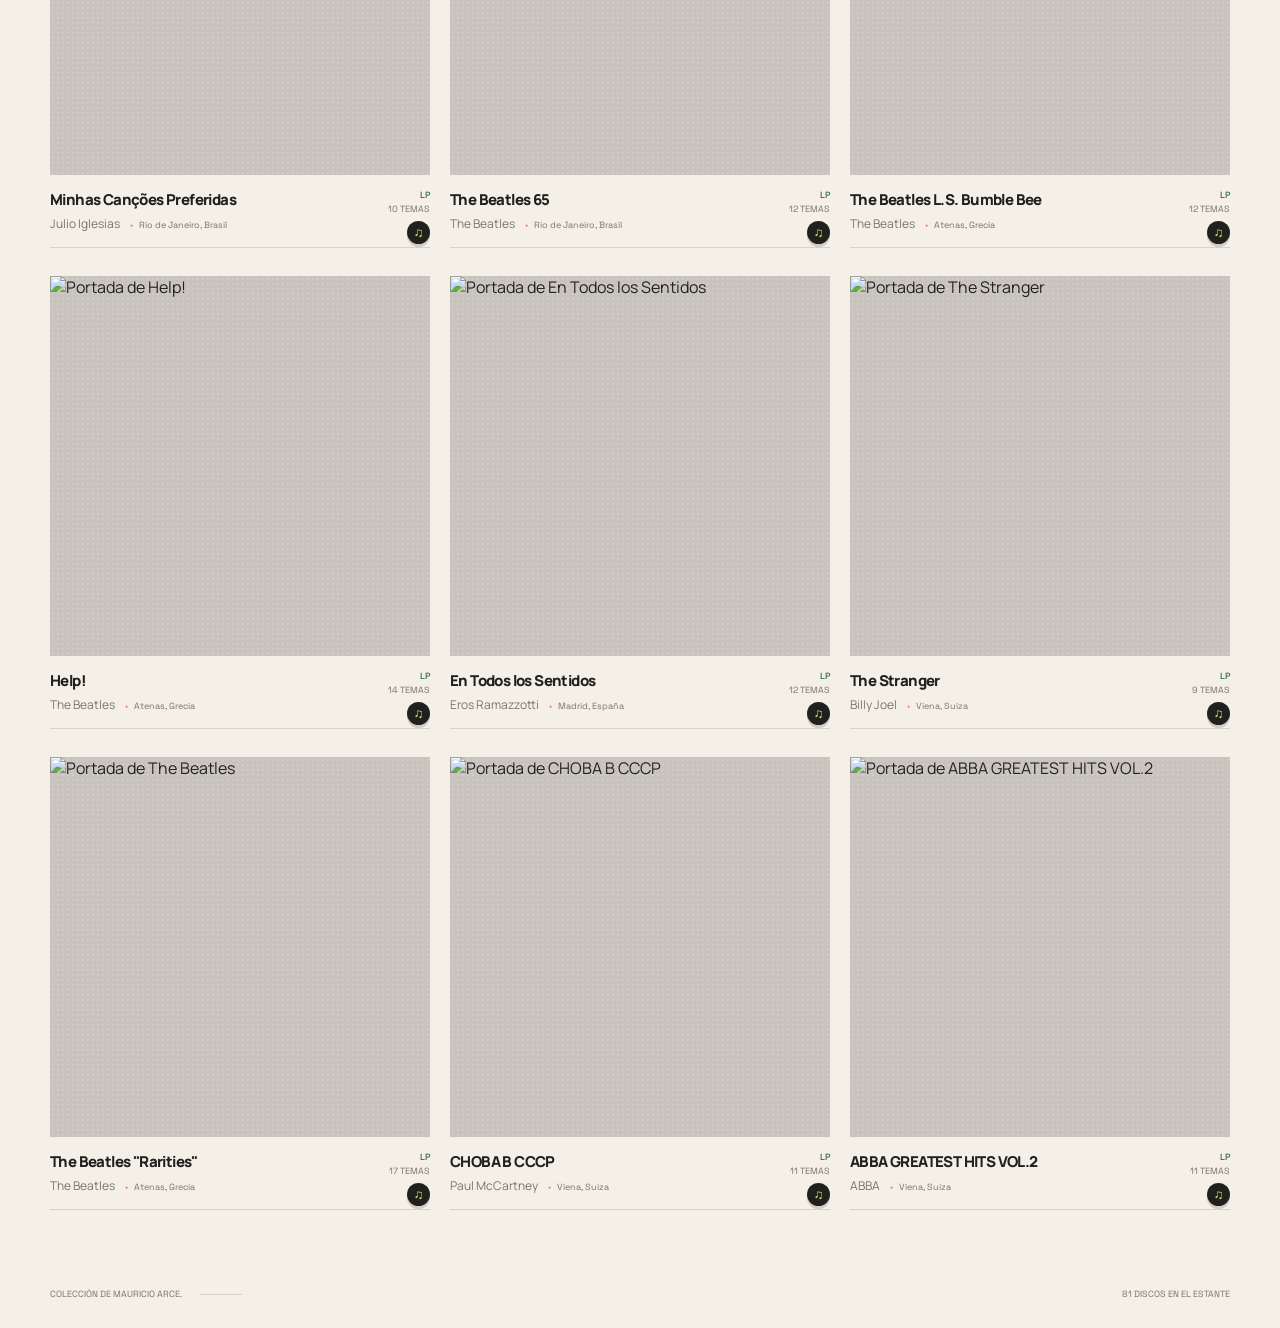
==== commit fb52efaa: "Add files via upload" ====
--- a/index.html
+++ b/index.html
@@ -62,6 +62,10 @@
                     <button class="view-tab" type="button" data-view="travel" aria-selected="false">Viajes</button>
                     <button class="view-tab" type="button" data-view="map" aria-selected="false">Mapa</button>
                     <button class="view-tab" type="button" data-view="places" aria-selected="false">Lugares</button>
+                    <button class="view-tab wishlist-tab" type="button" data-view="wishlist" aria-selected="false" aria-label="Abrir wishlist, 5 discos">
+                        <svg viewBox="0 0 20 20" aria-hidden="true"><path d="M3 7h14l-1.5 10h-11L3 7Z M7 7l3-4 3 4 M6 10v4 M10 10v4 M14 10v4" /></svg>
+                        <span class="wishlist-tab-count" id="wishlistTabCount">05</span>
+                    </button>
                 </nav>
                 <button class="random-button albums-only-control" id="randomBtn" type="button" aria-label="Encontrar una canción al azar">
                     <span aria-hidden="true">↝</span>
@@ -72,7 +76,7 @@
             <div class="hero-section">
                 <div class="sub-linea">
                     <span class="guion"></span>
-                    <span class="texto-pequeno">actualizado: 20/09/2026</span>
+                    <span class="texto-pequeno">actualizado: 04/10/2026</span>
                 </div>
                 <h1 class="titulo-principal" id="heroTitle">
                     <span class="palabra-negra">Colección</span>
@@ -210,6 +214,23 @@
                     <div class="places-stat-panel" data-stats-panel="more" hidden></div>
                 </div>
             </section>
+
+            <section id="wishlistView" class="view-panel" hidden>
+                <section class="collection-heading wishlist-heading">
+                    <div>
+                        <div class="section-labels">
+                            <p class="section-label">En busca <span id="wishlistCount">05</span></p>
+                            <p class="section-label">PARA SUMAR A LA COLECCIÓN</p>
+                        </div>
+                        <h2>Wishlist</h2>
+                    </div>
+                </section>
+                <div class="wishlist-rail" aria-hidden="true">
+                    <span>SELECCIÓN ABIERTA</span>
+                    <span>03 LP <i></i> 01 CD <i></i> 01 SINGLE</span>
+                </div>
+                <div id="wishlistGrid" class="wishlist-grid" aria-live="polite"></div>
+            </section>
         </main>
 
         <footer class="site-footer">
--- a/style.css
+++ b/style.css
@@ -85,6 +85,10 @@
 }
 
 .view-tab:hover, .view-tab.active { border-bottom-color: var(--coral); color: var(--ink); }
+.wishlist-tab { display: inline-flex; align-items: center; gap: 5px; white-space: nowrap; }
+.wishlist-tab svg { width: 15px; height: 15px; fill: none; stroke: currentColor; stroke-linecap: round; stroke-linejoin: round; stroke-width: 1.5; }
+.wishlist-tab-count { color: var(--coral); font-size: 9px; }
+.wishlist-tab { gap: 5px; }
 
 .view-panel[hidden] { display: none; }
 
@@ -433,6 +437,40 @@
 
 .grid-container { display: grid; grid-template-columns: repeat(3, 1fr); gap: 28px 20px; }
 
+.wishlist-heading { padding-bottom: 22px; }
+.wishlist-rail { display: flex; justify-content: space-between; gap: 16px; padding: 12px 0; border-top: 1px solid var(--ink); border-bottom: 1px solid var(--line); color: var(--muted); font-family: var(--mono); font-size: 9px; letter-spacing: .08em; }
+.wishlist-rail span:last-child { color: var(--ink); }
+.wishlist-rail i { display: inline-block; width: 4px; height: 4px; margin: 0 8px 2px; border-radius: 50%; background: var(--coral); }
+.wishlist-grid { display: grid; grid-template-columns: repeat(3, minmax(0, 1fr)); gap: 20px; padding-top: 20px; }
+.wishlist-item { display: grid; grid-template-columns: minmax(96px, .82fr) 1fr; gap: 16px; min-width: 0; padding: 12px; border: 1px solid var(--line); background: rgb(255 253 248 / 62%); animation: rise .45s both; }
+.wishlist-sleeve { position: relative; display: flex; min-width: 0; aspect-ratio: 1 / 1; padding: 0; overflow: hidden; isolation: isolate; }
+.wishlist-sleeve::before, .wishlist-sleeve::after { display: none; position: absolute; z-index: -1; content: ""; pointer-events: none; }
+.wishlist-sleeve-image { display: block; flex: 1 1 auto; width: 100%; height: 100%; object-fit: cover; transition: transform .35s; }
+.wishlist-item:hover .wishlist-sleeve-image { transform: scale(1.035); }
+.wishlist-sleeve-edition { font-family: var(--mono); font-size: 8px; letter-spacing: .08em; }
+.wishlist-sleeve strong { max-width: 100%; font-size: clamp(15px, 1.5vw, 22px); line-height: 1; overflow-wrap: anywhere; }
+.wishlist-sleeve-artist { font-family: var(--mono); font-size: 8px; text-transform: uppercase; }
+.wishlist-sleeve--soy { color: #fff4df; background: #a84b36; }
+.wishlist-sleeve--soy::before { inset: 28% -25% auto 32%; height: 1px; background: currentColor; box-shadow: 0 9px currentColor, 0 18px currentColor, 0 27px currentColor, 0 36px currentColor; transform: rotate(-35deg); }
+.wishlist-sleeve--soy::after { top: 22%; right: 10%; width: 34px; height: 34px; border: 1px solid rgb(255 244 223 / 70%); border-radius: 50%; }
+.wishlist-sleeve--carne { background: #262a2b; }
+.wishlist-sleeve--carne::before { top: 0; right: 0; width: 45%; height: 100%; background: #d45c45; clip-path: polygon(100% 0, 100% 100%, 0 100%); }
+.wishlist-sleeve--starry { background-color: #28515b; background-image: radial-gradient(#f4d88e 1px, transparent 1px), radial-gradient(rgb(255 255 255 / 70%) 1px, transparent 1px); background-position: 0 0, 9px 13px; background-size: 22px 22px, 31px 31px; }
+.wishlist-sleeve--starry strong { text-shadow: 0 2px 12px #173740; }
+.wishlist-sleeve--romantic { color: #27251f; background: #d7c7ad; }
+.wishlist-sleeve--romantic::before { inset: 25% -15% auto; height: 1px; background: currentColor; box-shadow: 0 8px currentColor, 0 16px currentColor, 0 24px currentColor; transform: rotate(24deg); }
+.wishlist-sleeve--romantic::after { top: 16%; right: 12%; width: 31px; height: 31px; border: 1px solid currentColor; border-radius: 50%; }
+.wishlist-sleeve--piano { color: #20211e; background: #d7f35f; }
+.wishlist-sleeve--piano::before { inset: 30% 0 auto; height: 42%; background: repeating-linear-gradient(90deg, transparent 0 17%, #20211e 17% 20%); opacity: .8; }
+.wishlist-item-info { display: flex; min-width: 0; flex-direction: column; align-items: flex-start; padding: 3px 0; }
+.wishlist-item-meta { display: flex; width: 100%; justify-content: space-between; align-items: center; color: var(--muted); font-family: var(--mono); font-size: 9px; }
+.wishlist-format { padding: 4px 6px; border: 1px solid var(--coral); color: var(--ink); }
+.wishlist-item-info h3 { margin: auto 0 5px; font-size: 17px; line-height: 1.15; overflow-wrap: anywhere; }
+.wishlist-item-info p { margin: 0 0 14px; color: var(--muted); font-size: 12px; }
+.wishlist-item-info a { display: inline-flex; align-items: center; gap: 7px; margin-top: auto; color: var(--ink); font-family: var(--mono); font-size: 9px; text-decoration-color: var(--coral); text-underline-offset: 4px; text-transform: uppercase; }
+.wishlist-item-info a span { color: var(--coral); font-size: 13px; }
+.wishlist-item-info a:hover { color: var(--coral); }
+
 .travel-grid {
     display: grid;
     grid-template-columns: repeat(4, minmax(0, 1fr));
@@ -620,9 +658,11 @@
 .place-details__heading { display: flex; align-items: end; justify-content: space-between; gap: 16px; }
 .place-details .section-label { margin: 0 0 7px; font-size: 9px; }
 .place-details h3 { margin: 0; font-size: 22px; letter-spacing: -.05em; }
-.place-details__travel-row { display: flex; align-items: center; gap: 18px; margin-top: 14px; }
-.place-details__capital { display: flex; align-items: baseline; gap: 12px; color: var(--muted); font-family: var(--mono); font-size: 10px; text-transform: uppercase; }
-.place-details__capital strong { color: var(--ink); font-family: var(--sans); font-size: 15px; text-transform: none; }
+.place-details__travel-row { display: flex; align-items: center; justify-content: space-between; gap: 18px; margin-top: 14px; }
+.place-details__locations { display: grid; min-width: 0; gap: 12px; }
+.place-details__capital { display: grid; gap: 4px; color: var(--muted); font-family: var(--mono); font-size: 10px; text-transform: uppercase; }
+.place-details__capital strong { color: var(--ink); font-family: var(--sans); font-size: 15px; line-height: 1.4; overflow-wrap: anywhere; text-transform: none; }
+.place-details__city-list { display: grid; grid-template-columns: repeat(2, minmax(0, 1fr)); gap: 4px 18px; max-width: 640px; margin: 0; padding-left: 18px; color: var(--ink); font-family: var(--sans); font-size: 13px; }
 .place-details__travel-link { display: inline-grid; flex: 0 0 38px; place-items: center; width: 38px; height: 38px; border: 1px solid var(--ink); color: var(--ink); font-size: 19px; text-decoration: none; transition: color .2s, background .2s, transform .2s; }
 .place-details__travel-link:hover, .place-details__travel-link:focus-visible { color: var(--white); background: var(--ink); transform: translateY(-2px); }
 .lived-badge { padding: 6px 8px; color: var(--ink); background: var(--acid); font-family: var(--mono); font-size: 9px; text-transform: uppercase; }
@@ -833,8 +873,11 @@
     .page-shell { width: min(100% - 32px, 560px); }
     .site-header { padding-bottom: 44px; }
     .top-bar { min-height: 78px; gap: 10px; }
-    .view-tabs { order: 3; width: 100%; margin-left: 0; }
-    .view-tab { flex: 1; }
+    .view-tabs { order: 3; width: 100%; margin-left: 0; overflow-x: auto; scrollbar-width: none; }
+    .view-tabs::-webkit-scrollbar { display: none; }
+    .view-tab { flex: 0 0 auto; padding: 7px 5px; font-size: 8px; letter-spacing: 0; }
+    .wishlist-tab { gap: 3px; }
+    .wishlist-tab svg { width: 12px; height: 12px; }
     .top-bar { flex-wrap: wrap; }
     .random-button span:last-child { display: none; }
     .random-button { width: 36px; height: 36px; justify-content: center; padding: 0; }
@@ -846,17 +889,26 @@
     .filter-group { gap: 6px; padding-top: 16px; overflow-x: auto; }
     .filter-button { flex: 0 0 auto; }
     .collection-heading { align-items: start; padding-top: 44px; }
+    .wishlist-grid { grid-template-columns: repeat(2, minmax(0, 1fr)); gap: 10px; }
+    .wishlist-item { grid-template-columns: 1fr; gap: 11px; padding: 8px; }
+    .wishlist-sleeve { aspect-ratio: 1 / 1; padding: 0; }
+    .wishlist-item-info h3 { margin-top: 18px; font-size: 15px; }
+    .wishlist-rail { font-size: 8px; }
     .sort-note { display: none; }
     .map-heading { display: block; }
     .map-legend { margin-top: 18px; }
     .places-map { min-height: 300px; }
     .place-details__heading { align-items: start; flex-direction: column; }
-    .place-details__capital { margin-top: 14px; }
+    .place-details__capital { margin-top: 0; }
+    .place-details__city-list { grid-template-columns: 1fr; }
     .places-stat-grid { grid-template-columns: 1fr; }
     .places-stat-tabs { overflow-x: auto; }
     .places-stat-tab { flex: 0 0 auto; }
     .grid-container { grid-template-columns: repeat(2, 1fr); gap: 28px 14px; }
     .travel-grid { grid-template-columns: 1fr; }
+    .wishlist-grid { grid-template-columns: 1fr; }
+    .wishlist-item { grid-template-columns: minmax(100px, .65fr) 1fr; gap: 14px; padding: 10px; }
+    .wishlist-sleeve { aspect-ratio: 1 / 1; }
     .travel-card { min-height: 500px; }
     .estante-interactivo { width: 100%; }
     .songs-list { grid-template-columns: 1fr; }
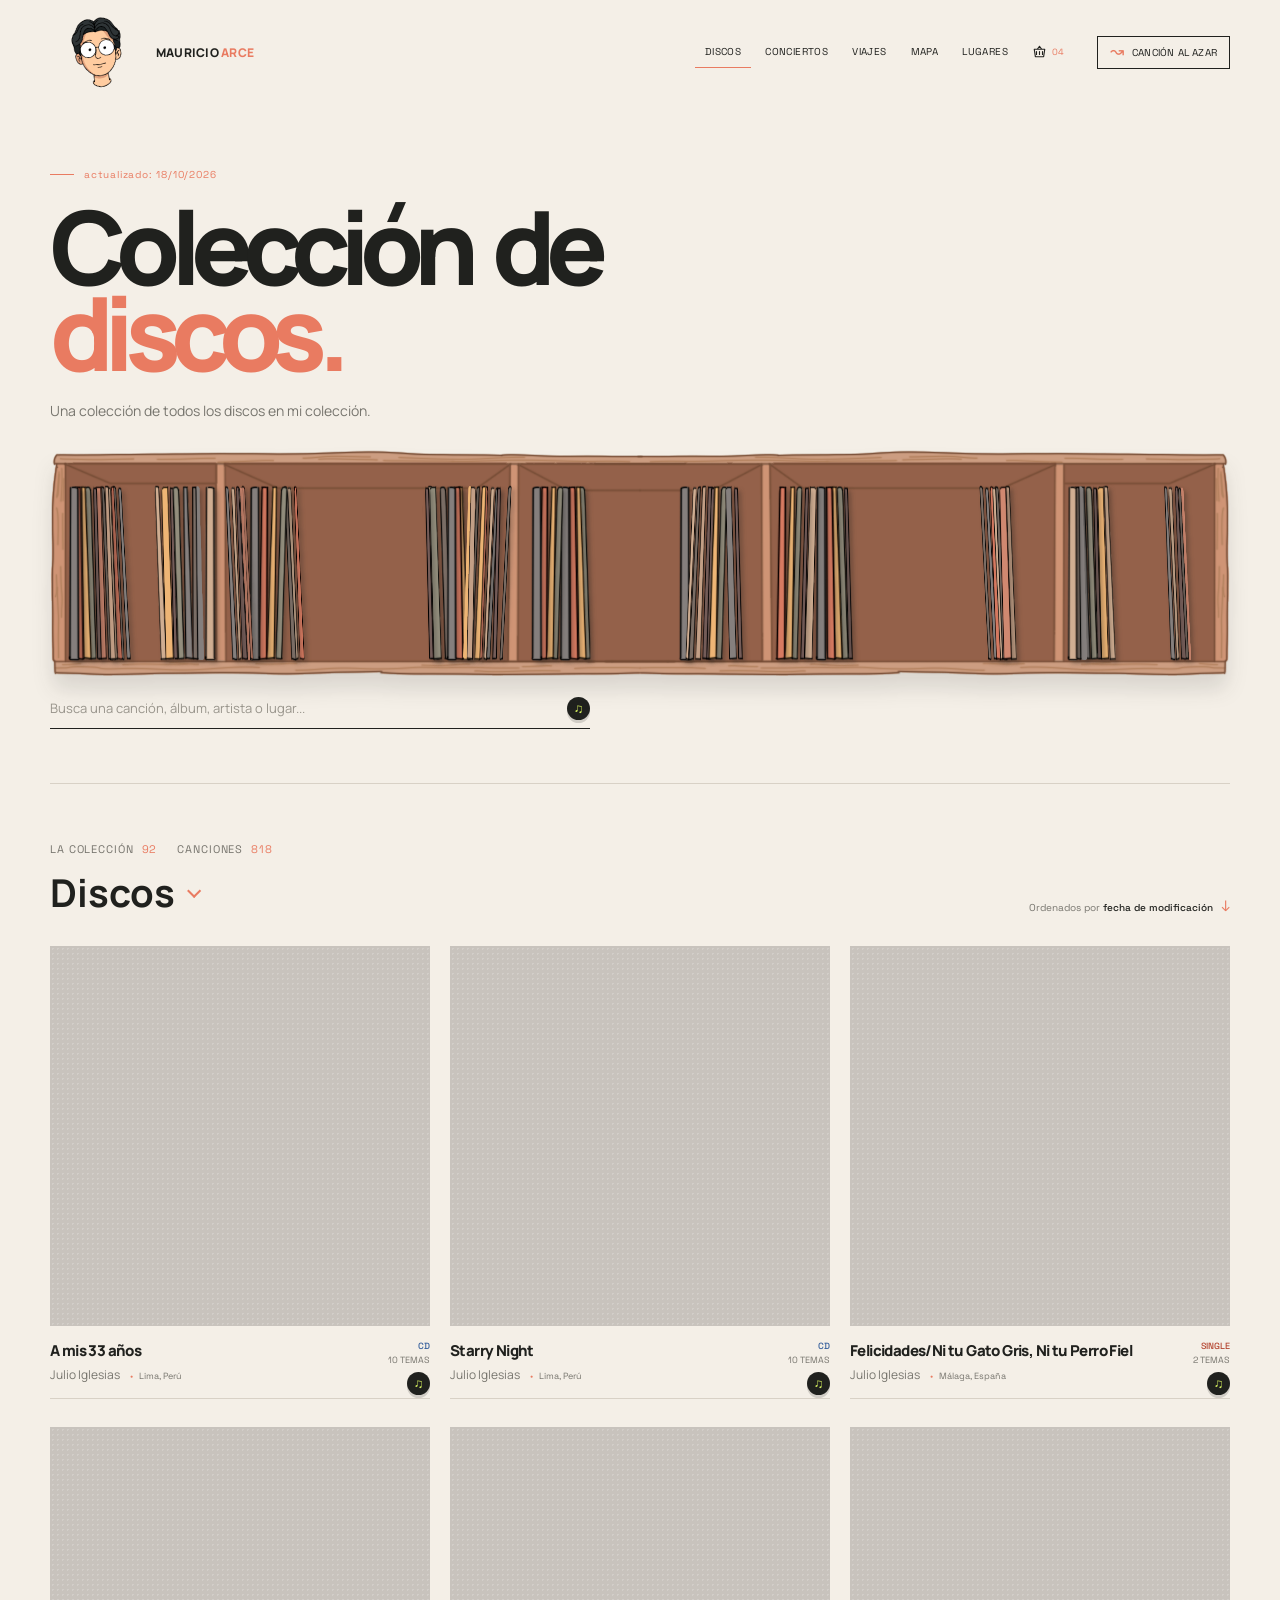
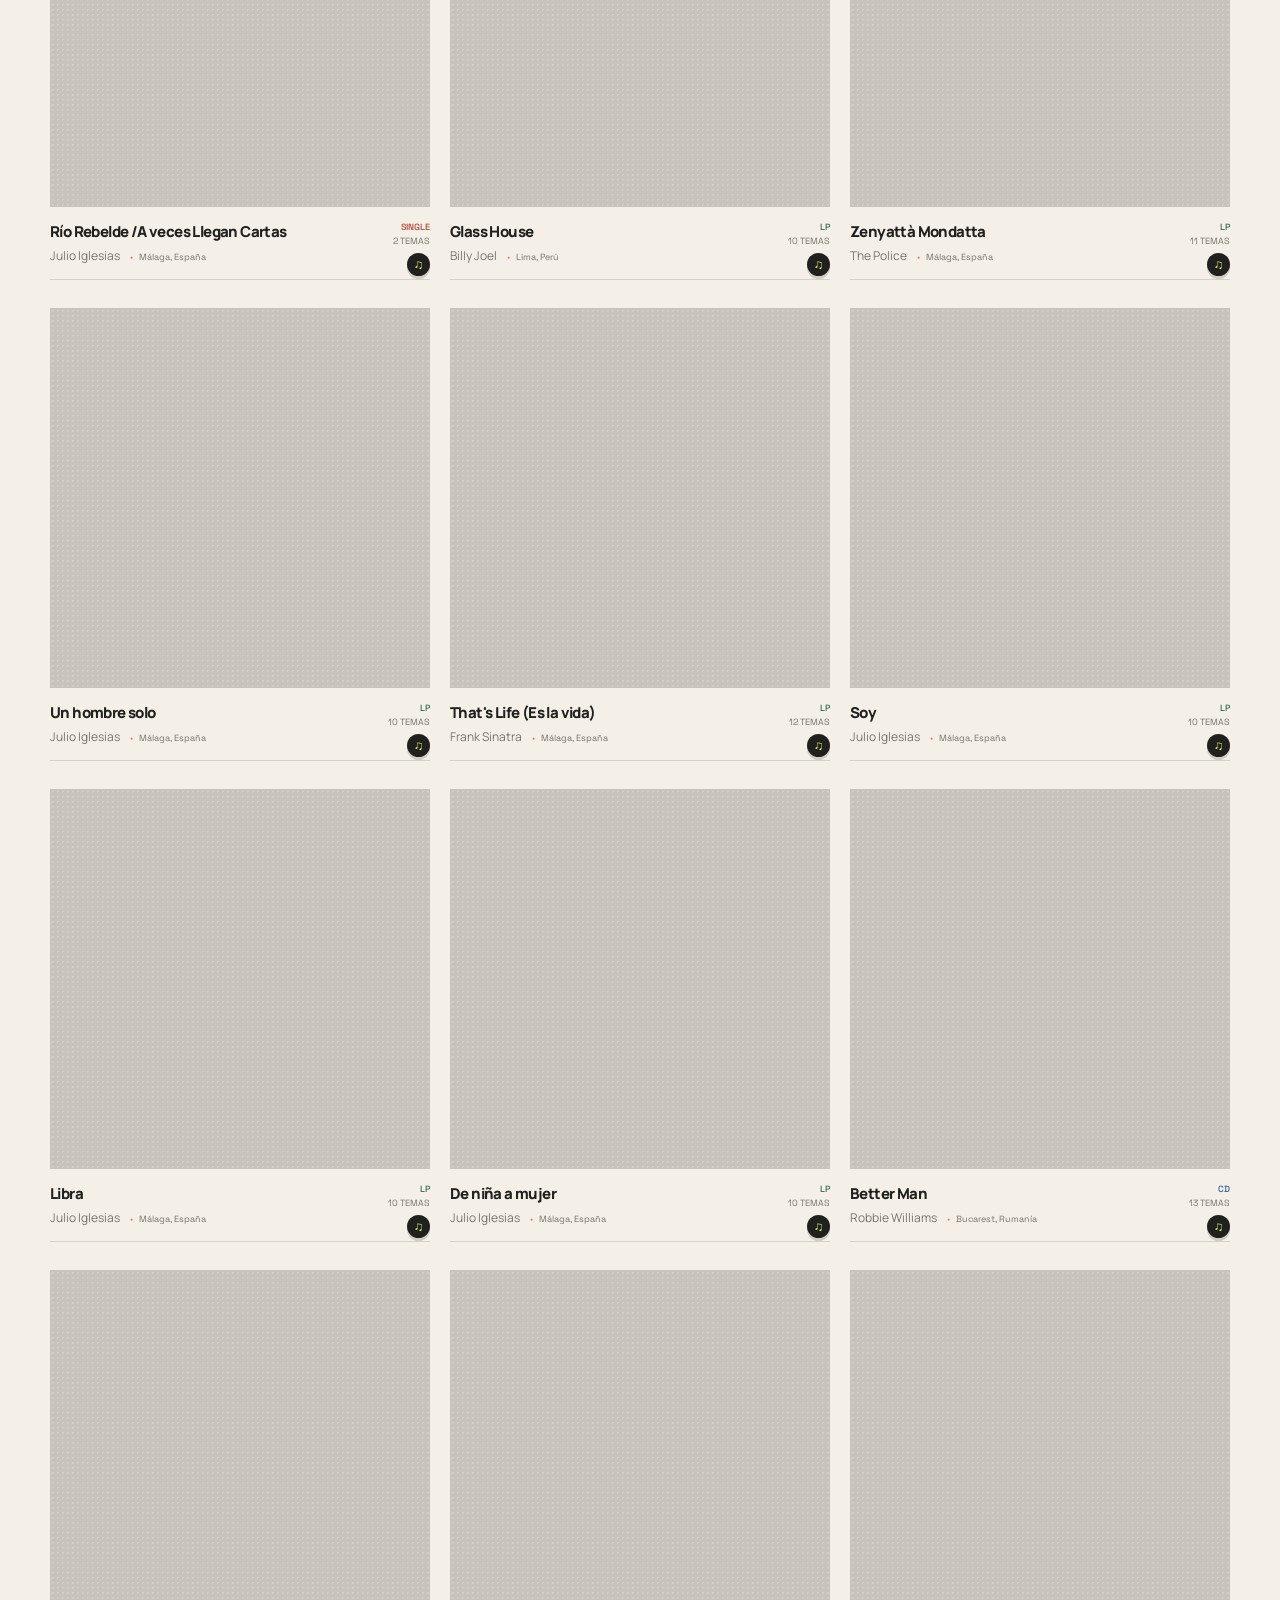
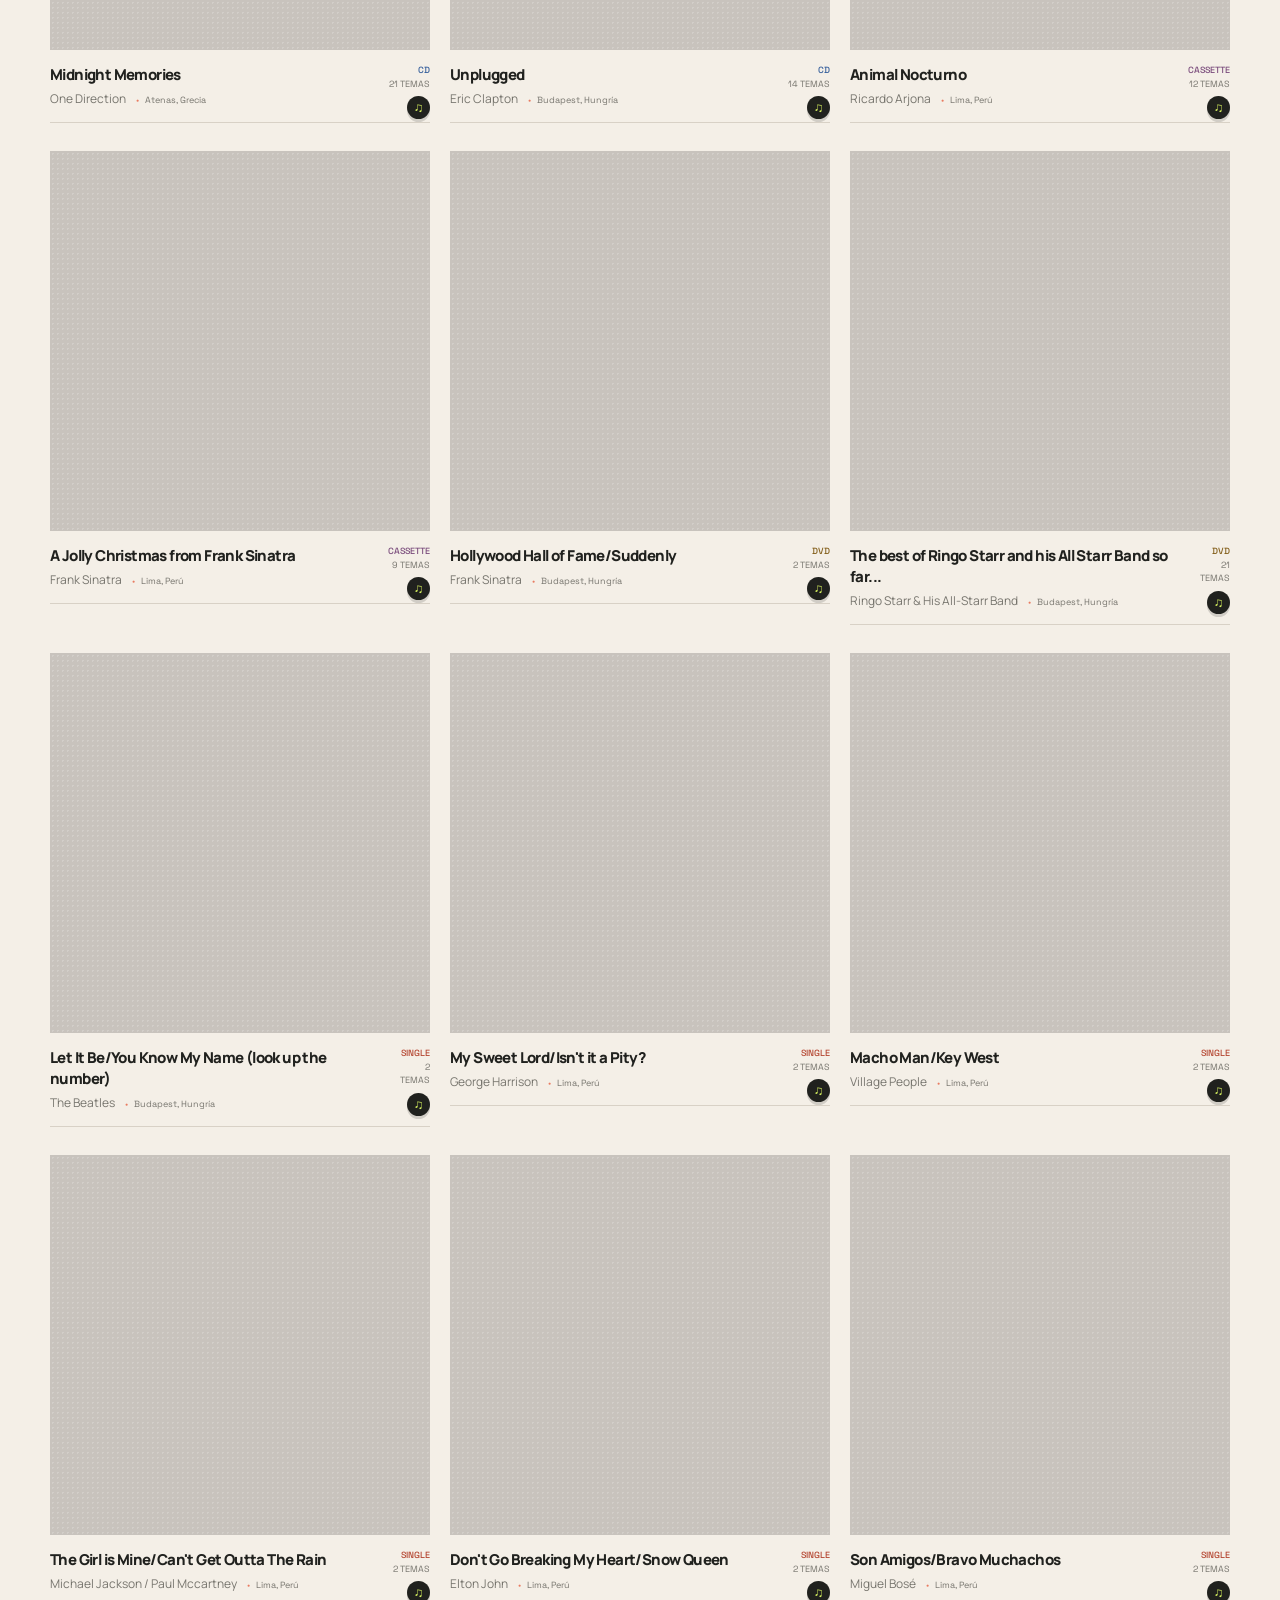
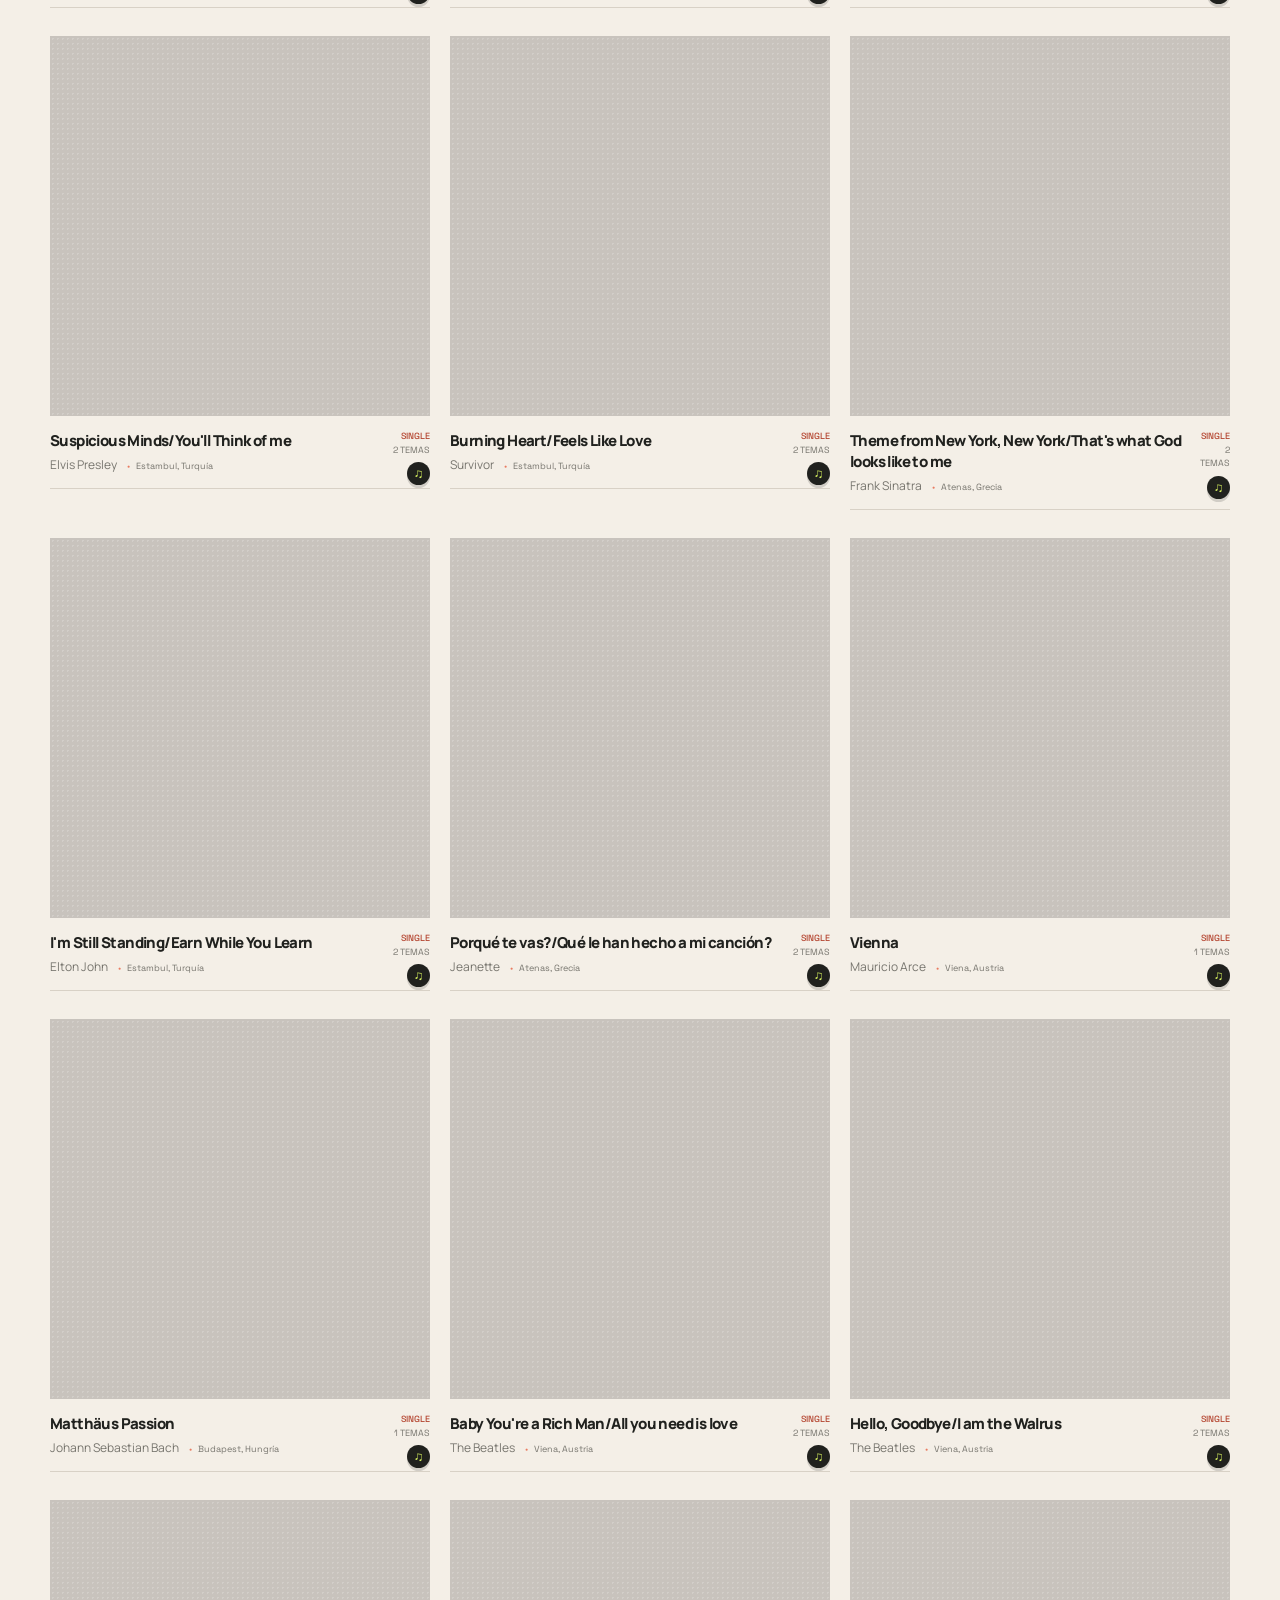
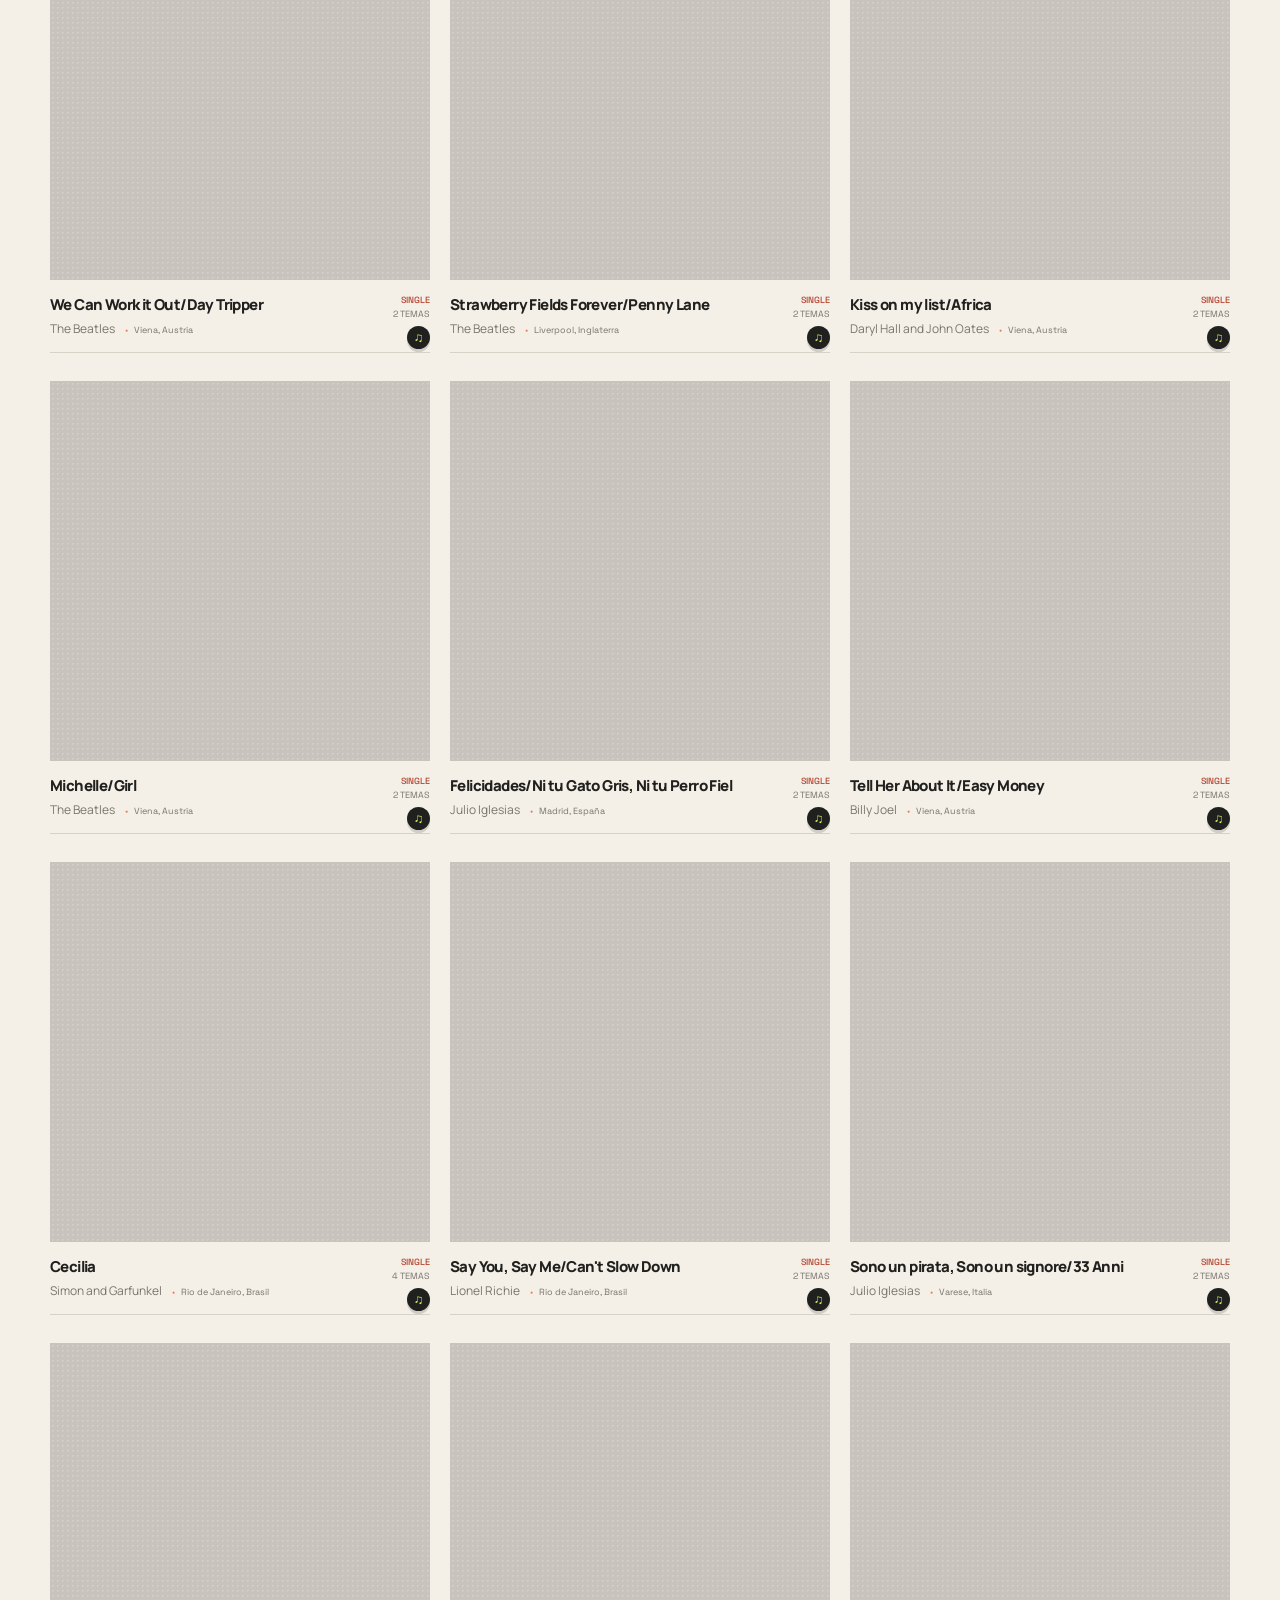
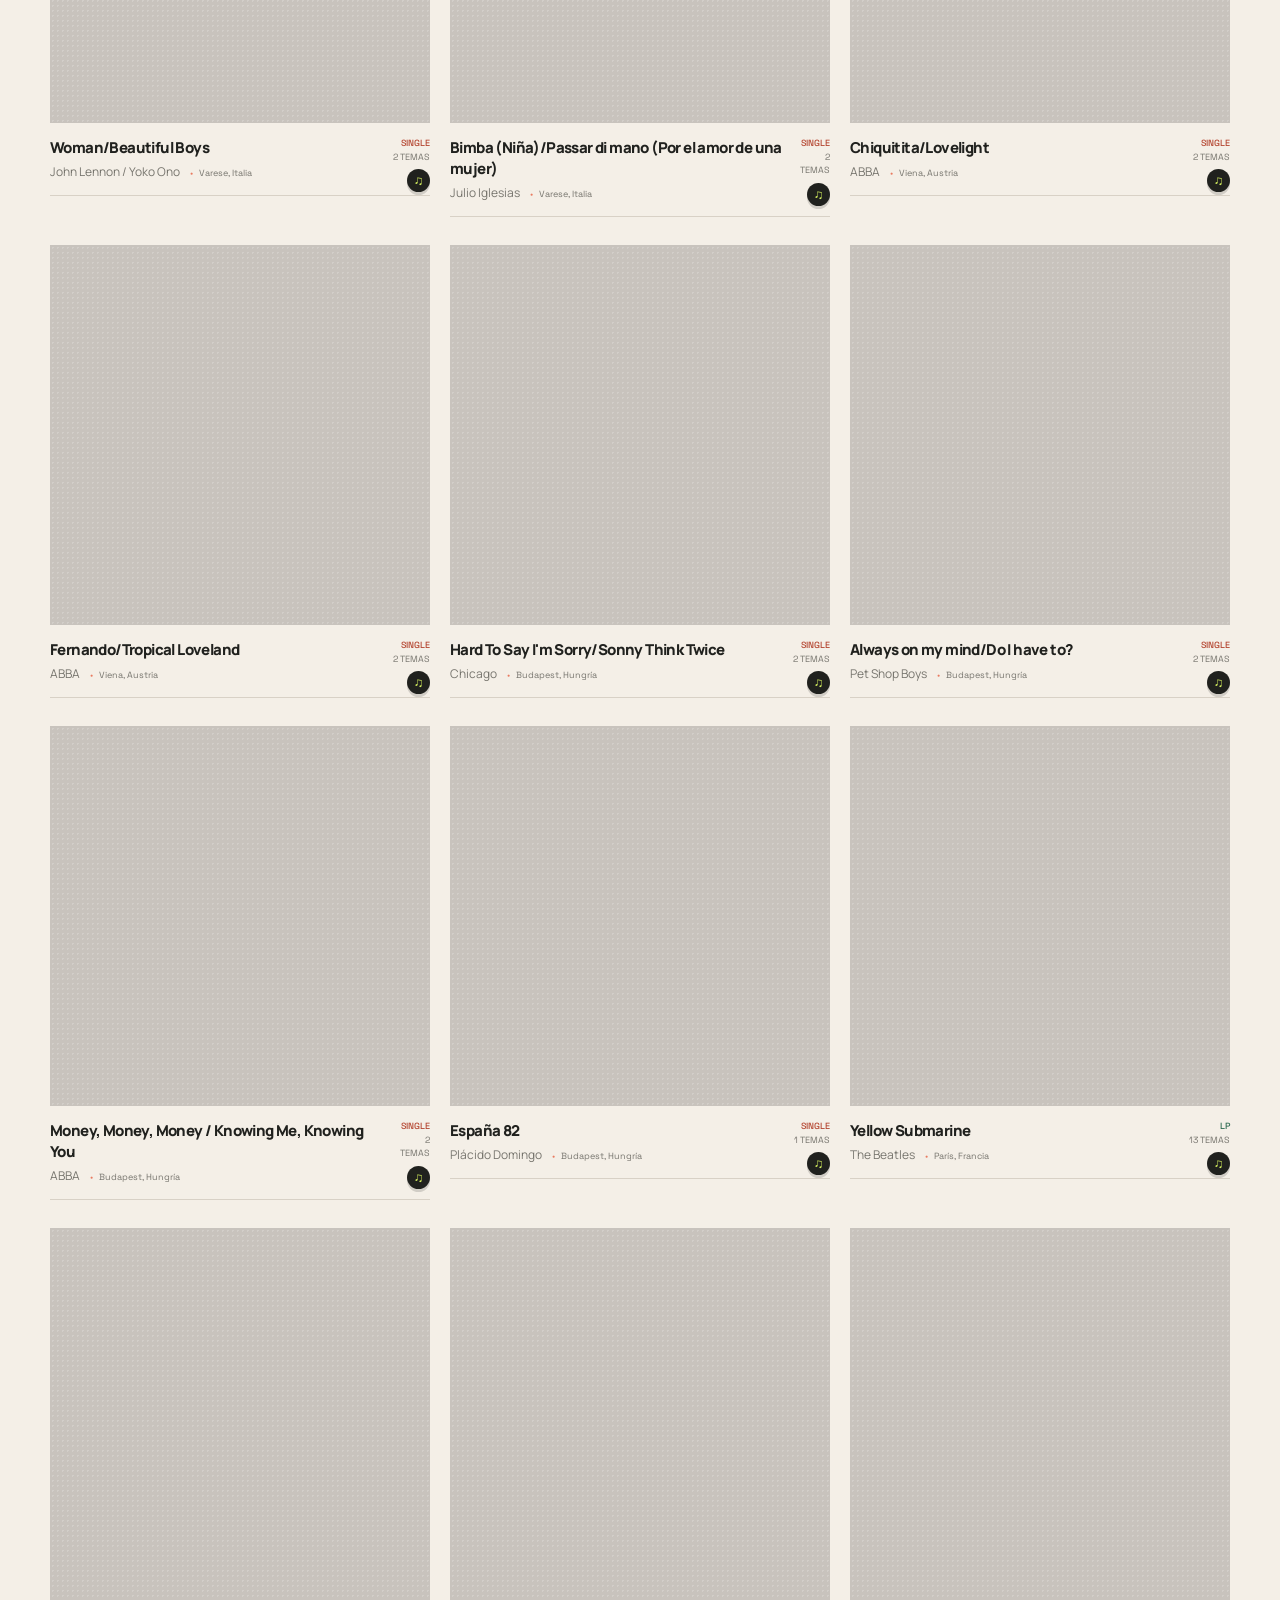
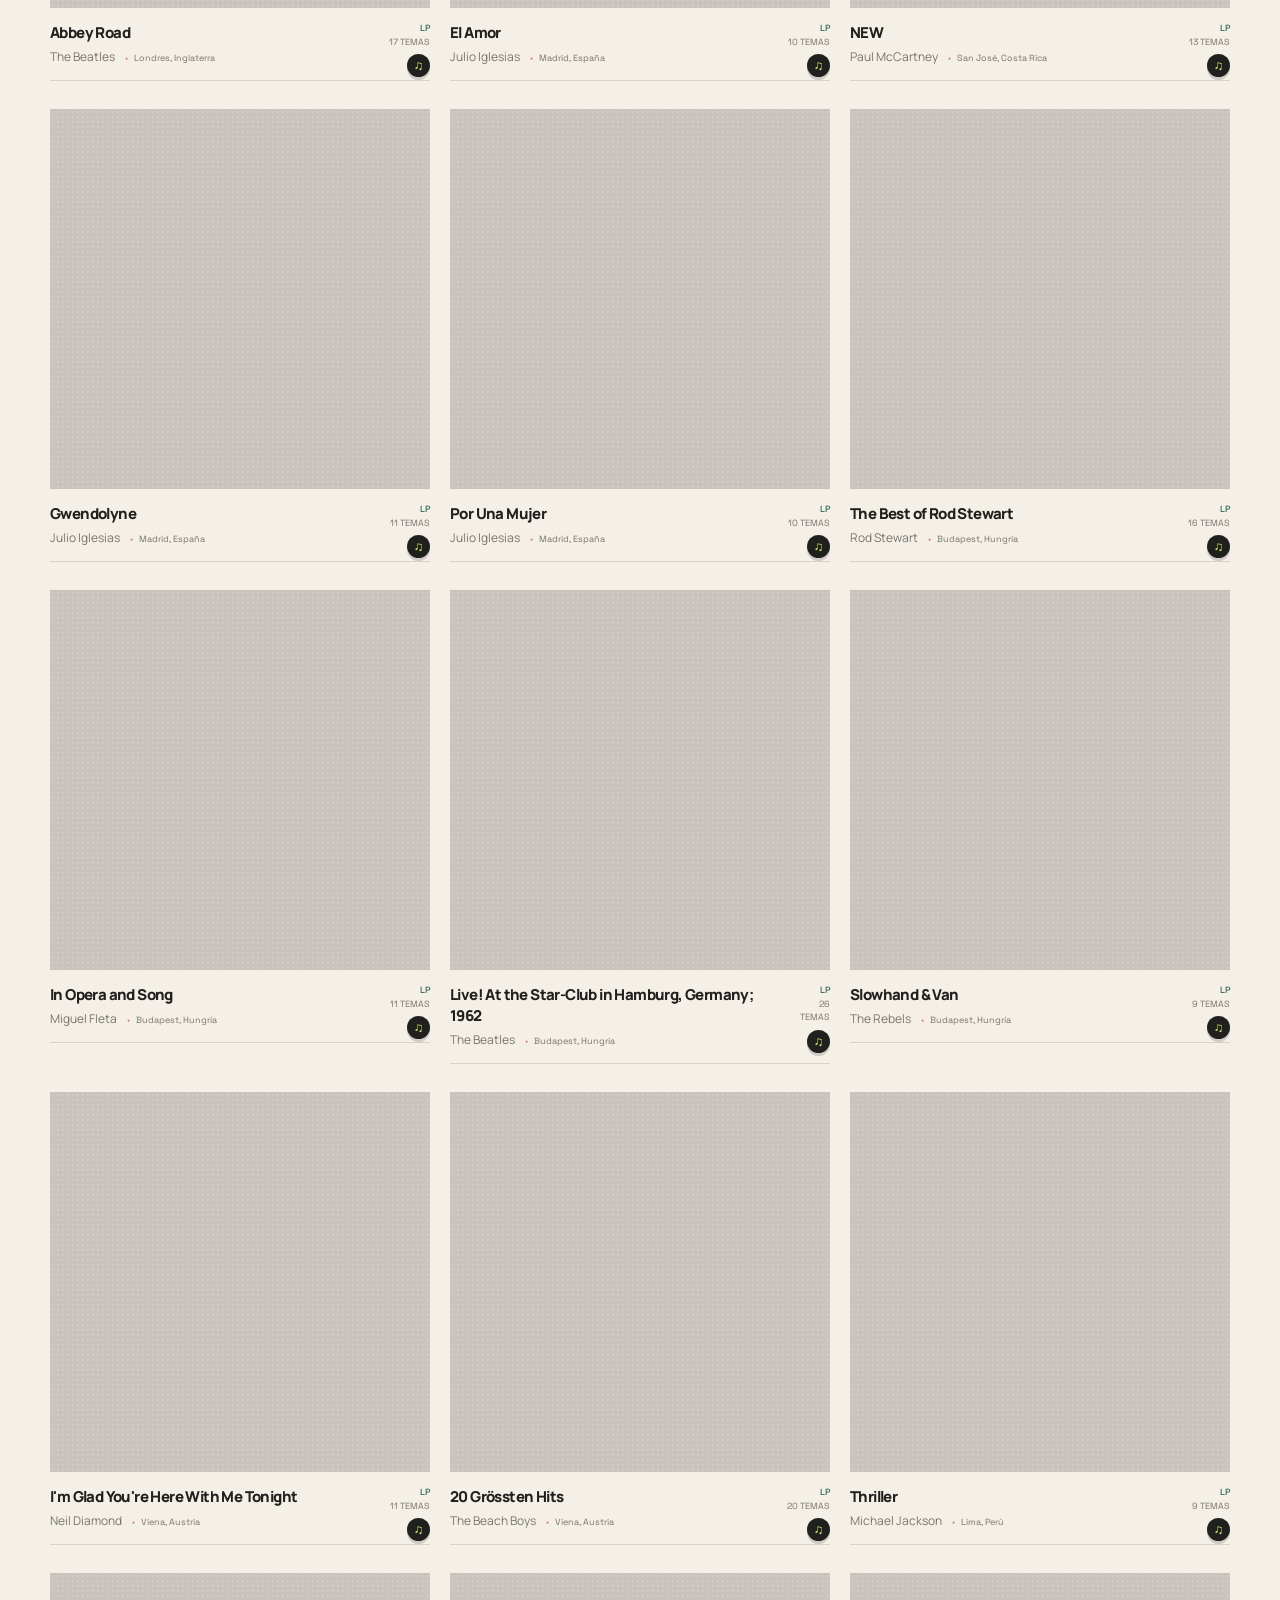
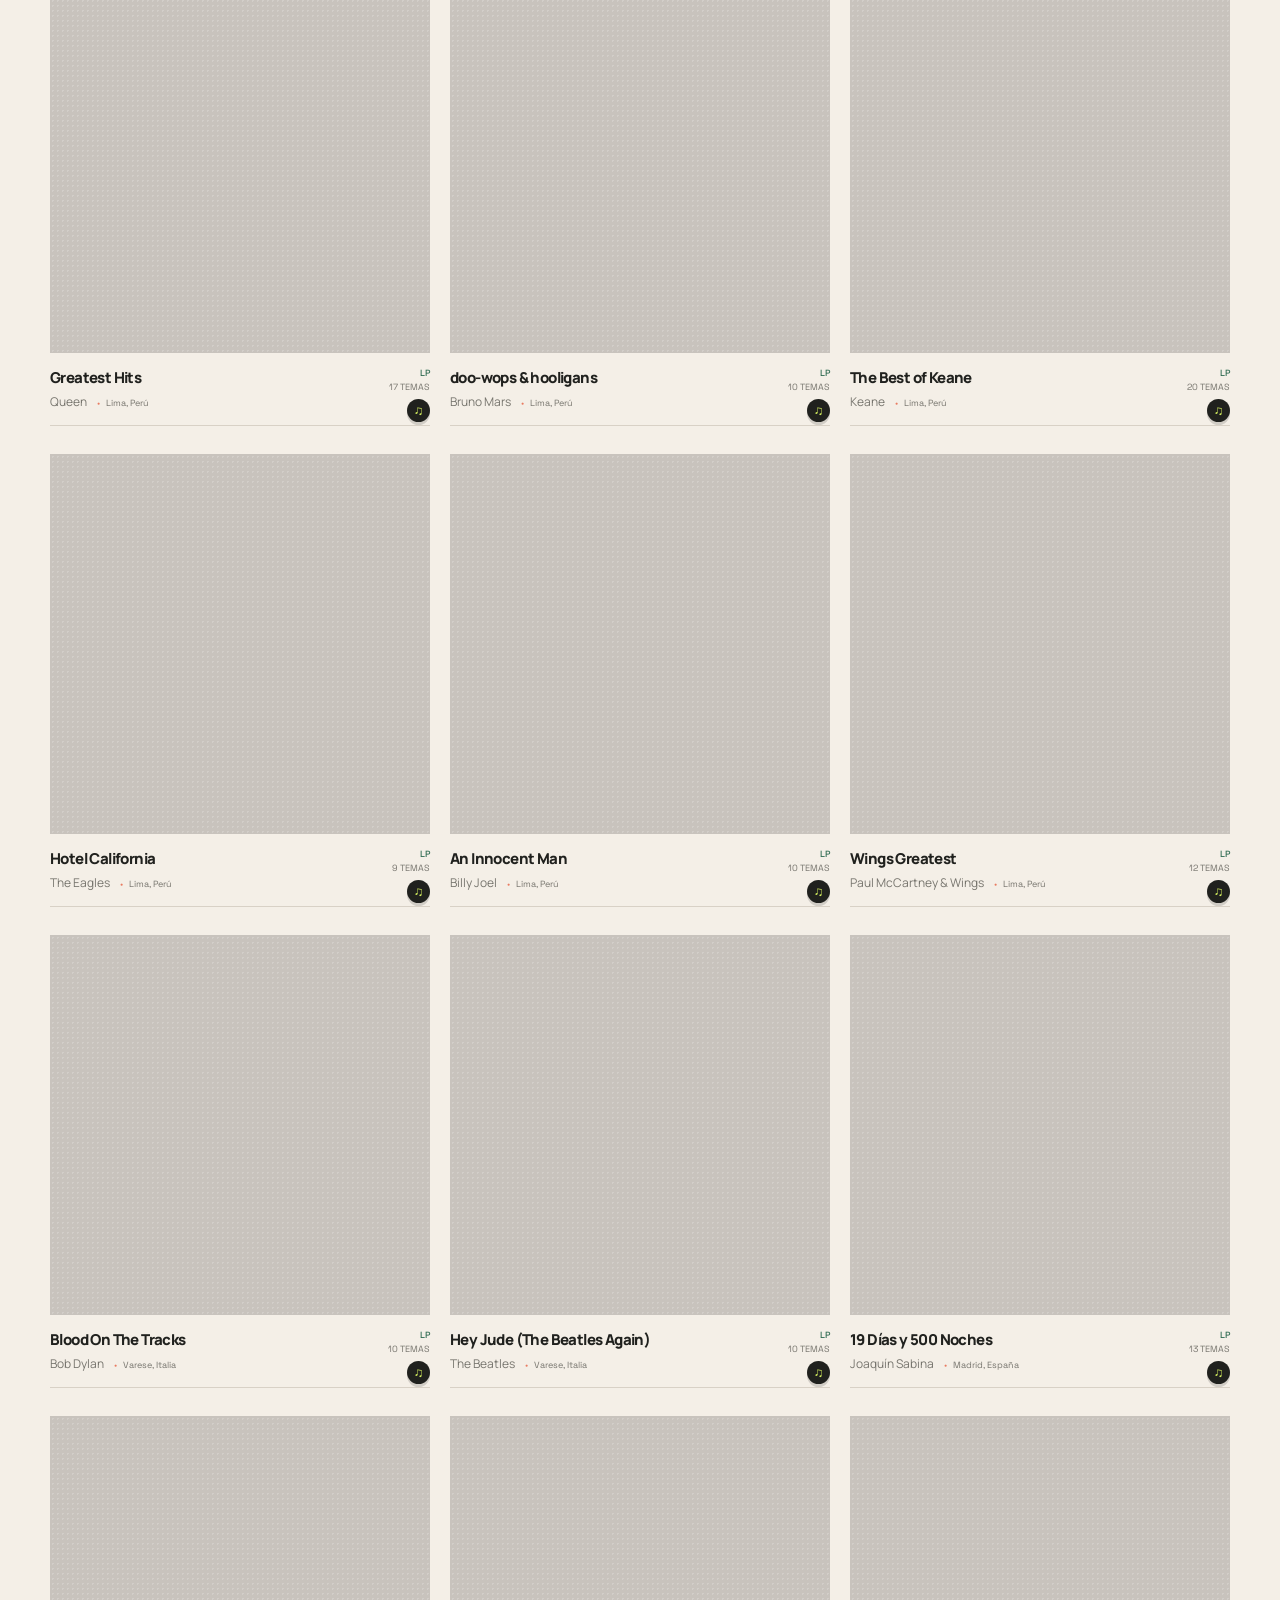
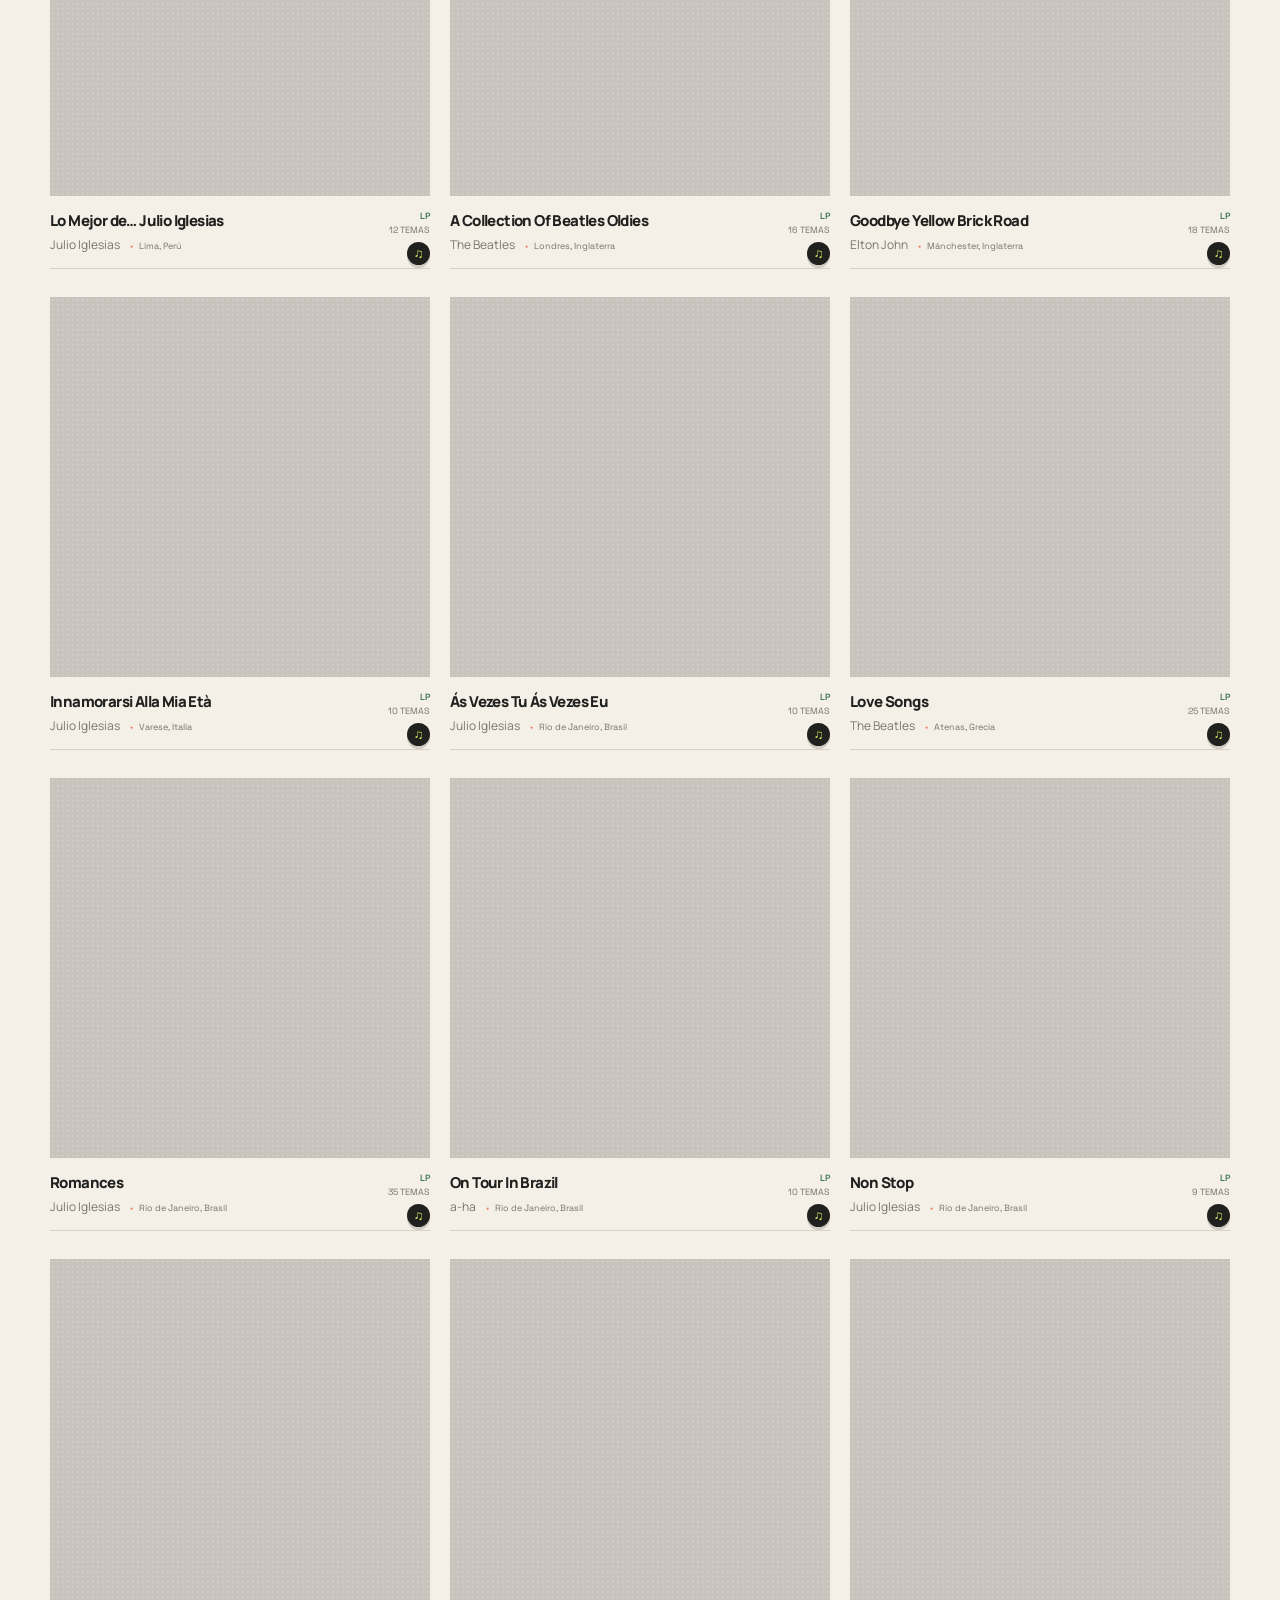
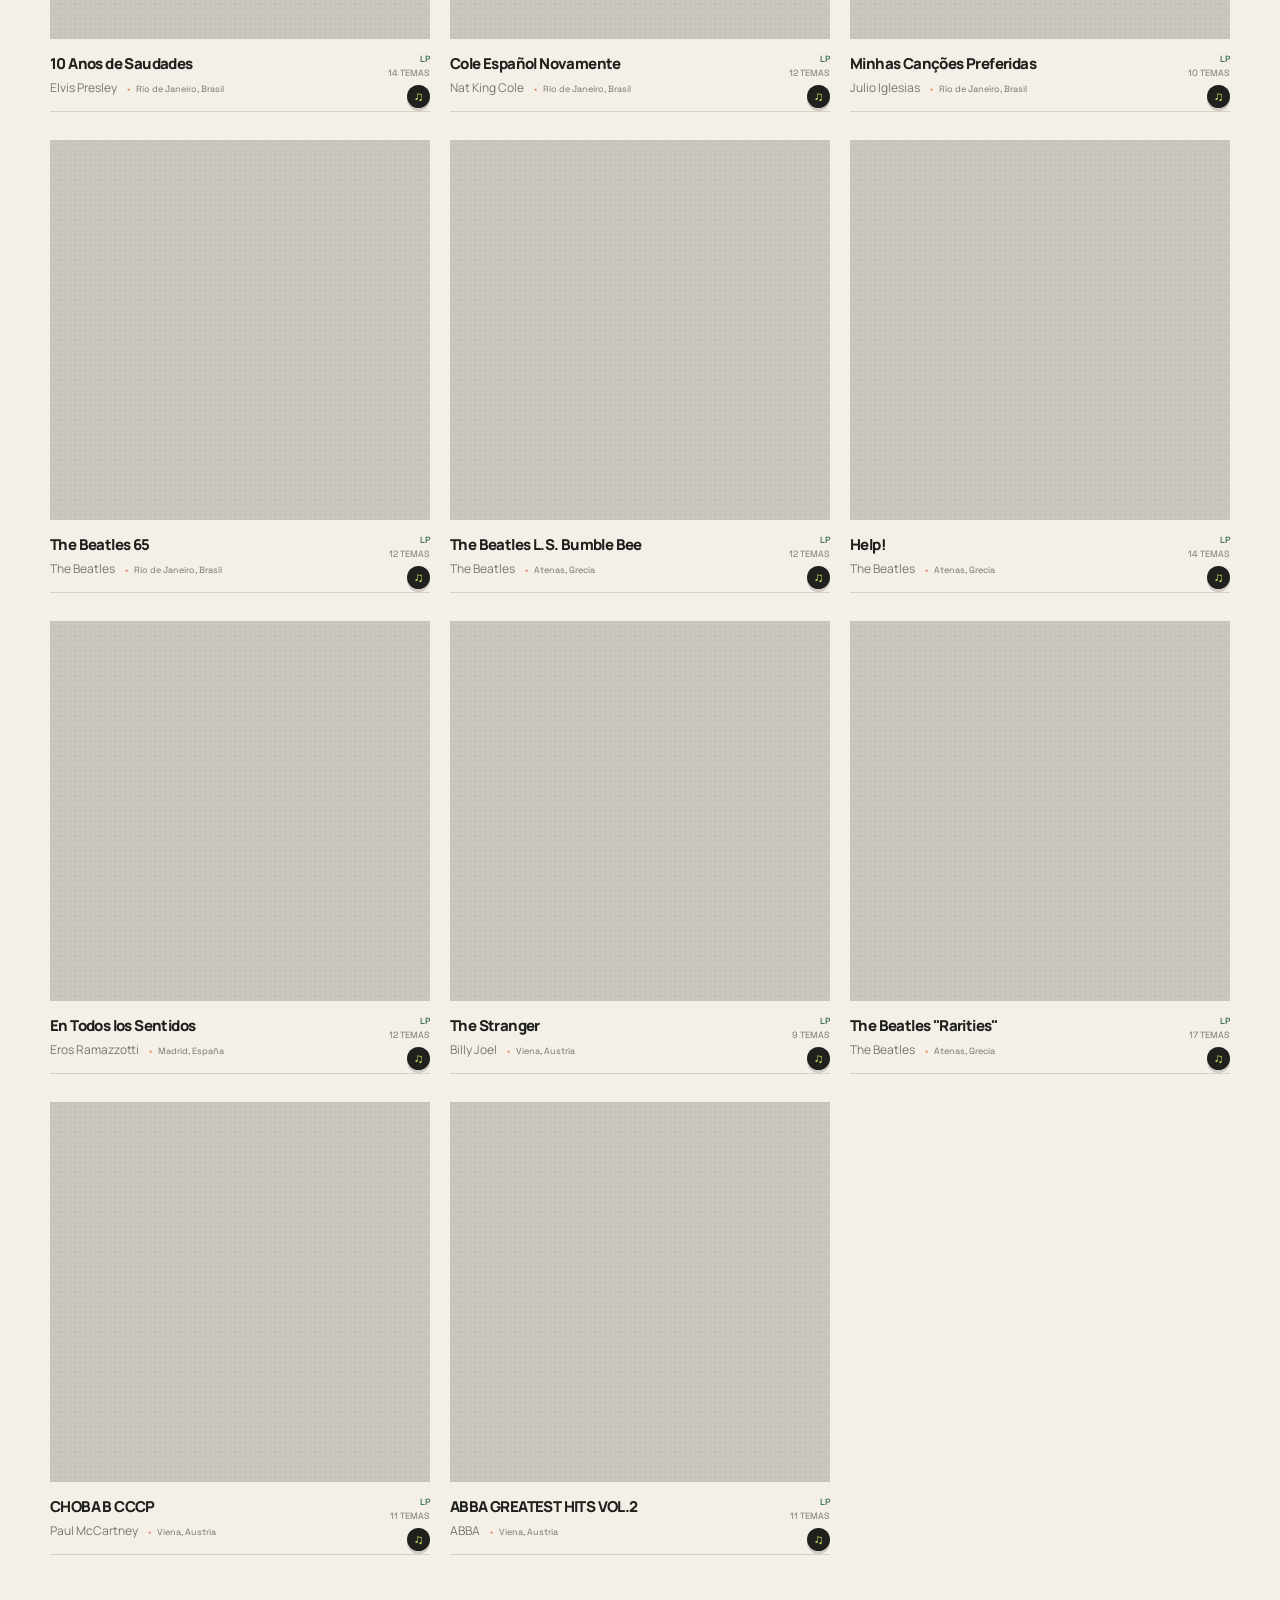
==== commit d5614a7c: "Add files via upload" ====
--- a/index.html
+++ b/index.html
@@ -62,9 +62,9 @@
                     <button class="view-tab" type="button" data-view="travel" aria-selected="false">Viajes</button>
                     <button class="view-tab" type="button" data-view="map" aria-selected="false">Mapa</button>
                     <button class="view-tab" type="button" data-view="places" aria-selected="false">Lugares</button>
-                    <button class="view-tab wishlist-tab" type="button" data-view="wishlist" aria-selected="false" aria-label="Abrir wishlist, 5 discos">
+                    <button class="view-tab wishlist-tab" type="button" data-view="wishlist" aria-selected="false" aria-label="Abrir canasta">
                         <svg viewBox="0 0 20 20" aria-hidden="true"><path d="M3 7h14l-1.5 10h-11L3 7Z M7 7l3-4 3 4 M6 10v4 M10 10v4 M14 10v4" /></svg>
-                        <span class="wishlist-tab-count" id="wishlistTabCount">05</span>
+                        <span class="wishlist-tab-count" id="wishlistTabCount">00</span>
                     </button>
                 </nav>
                 <button class="random-button albums-only-control" id="randomBtn" type="button" aria-label="Encontrar una canción al azar">
@@ -76,7 +76,7 @@
             <div class="hero-section">
                 <div class="sub-linea">
                     <span class="guion"></span>
-                    <span class="texto-pequeno">actualizado: 04/10/2026</span>
+                    <span class="texto-pequeno">actualizado: 18/10/2026</span>
                 </div>
                 <h1 class="titulo-principal" id="heroTitle">
                     <span class="palabra-negra">Colección</span>
@@ -108,8 +108,8 @@
                 <section class="collection-heading">
                     <div>
                         <div class="section-labels">
-                            <p class="section-label">La colección <span id="resultCount">15</span></p>
-                            <p class="section-label">CANCIONES <span id="albumTotalSongs">213</span></p>
+                            <p class="section-label">La colección <span id="resultCount">92</span></p>
+                            <p class="section-label">CANCIONES <span id="albumTotalSongs">818</span></p>
                         </div>
                         <h2 class="album-heading">
                             <span class="album-category-picker">
@@ -219,7 +219,7 @@
                 <section class="collection-heading wishlist-heading">
                     <div>
                         <div class="section-labels">
-                            <p class="section-label">En busca <span id="wishlistCount">05</span></p>
+                            <p class="section-label">En busca <span id="wishlistCount">00</span></p>
                             <p class="section-label">PARA SUMAR A LA COLECCIÓN</p>
                         </div>
                         <h2>Wishlist</h2>
@@ -227,7 +227,7 @@
                 </section>
                 <div class="wishlist-rail" aria-hidden="true">
                     <span>SELECCIÓN ABIERTA</span>
-                    <span>03 LP <i></i> 01 CD <i></i> 01 SINGLE</span>
+                    <span id="wishlistFormatSummary">00</span>
                 </div>
                 <div id="wishlistGrid" class="wishlist-grid" aria-live="polite"></div>
             </section>
@@ -236,7 +236,7 @@
         <footer class="site-footer">
             <span>Colección de Mauricio Arce.</span>
             <span class="footer-rule"></span>
-            <span id="footerCount">15 discos en el estante</span>
+            <span id="footerCount">92 discos en el estante</span>
         </footer>
     </div>
     <script src="https://unpkg.com/leaflet@1.9.4/dist/leaflet.js" crossorigin=""></script>
--- a/style.css
+++ b/style.css
@@ -832,6 +832,8 @@
 .info-hover li { display: flex; align-items: baseline; gap: 4px; }
 .track-number { flex: 0 0 18px; color: var(--coral); font-family: var(--mono); font-size: 10px; text-decoration: none; transition: color .2s, transform .2s; }
 .track-number:hover, .track-number:focus-visible { color: var(--acid); transform: translateX(2px); }
+.track-number.is-search-match { color: #8bcf62; font-weight: 800; }
+.songs-list li .track-number.is-search-match::before { color: #8bcf62; }
 
 .album-info { display: flex; justify-content: space-between; gap: 15px; padding: 14px 0 0; border-bottom: 1px solid var(--line); }
 .album-title { margin: 0 0 5px; font-size: 15px; font-weight: 800; letter-spacing: -.04em; }
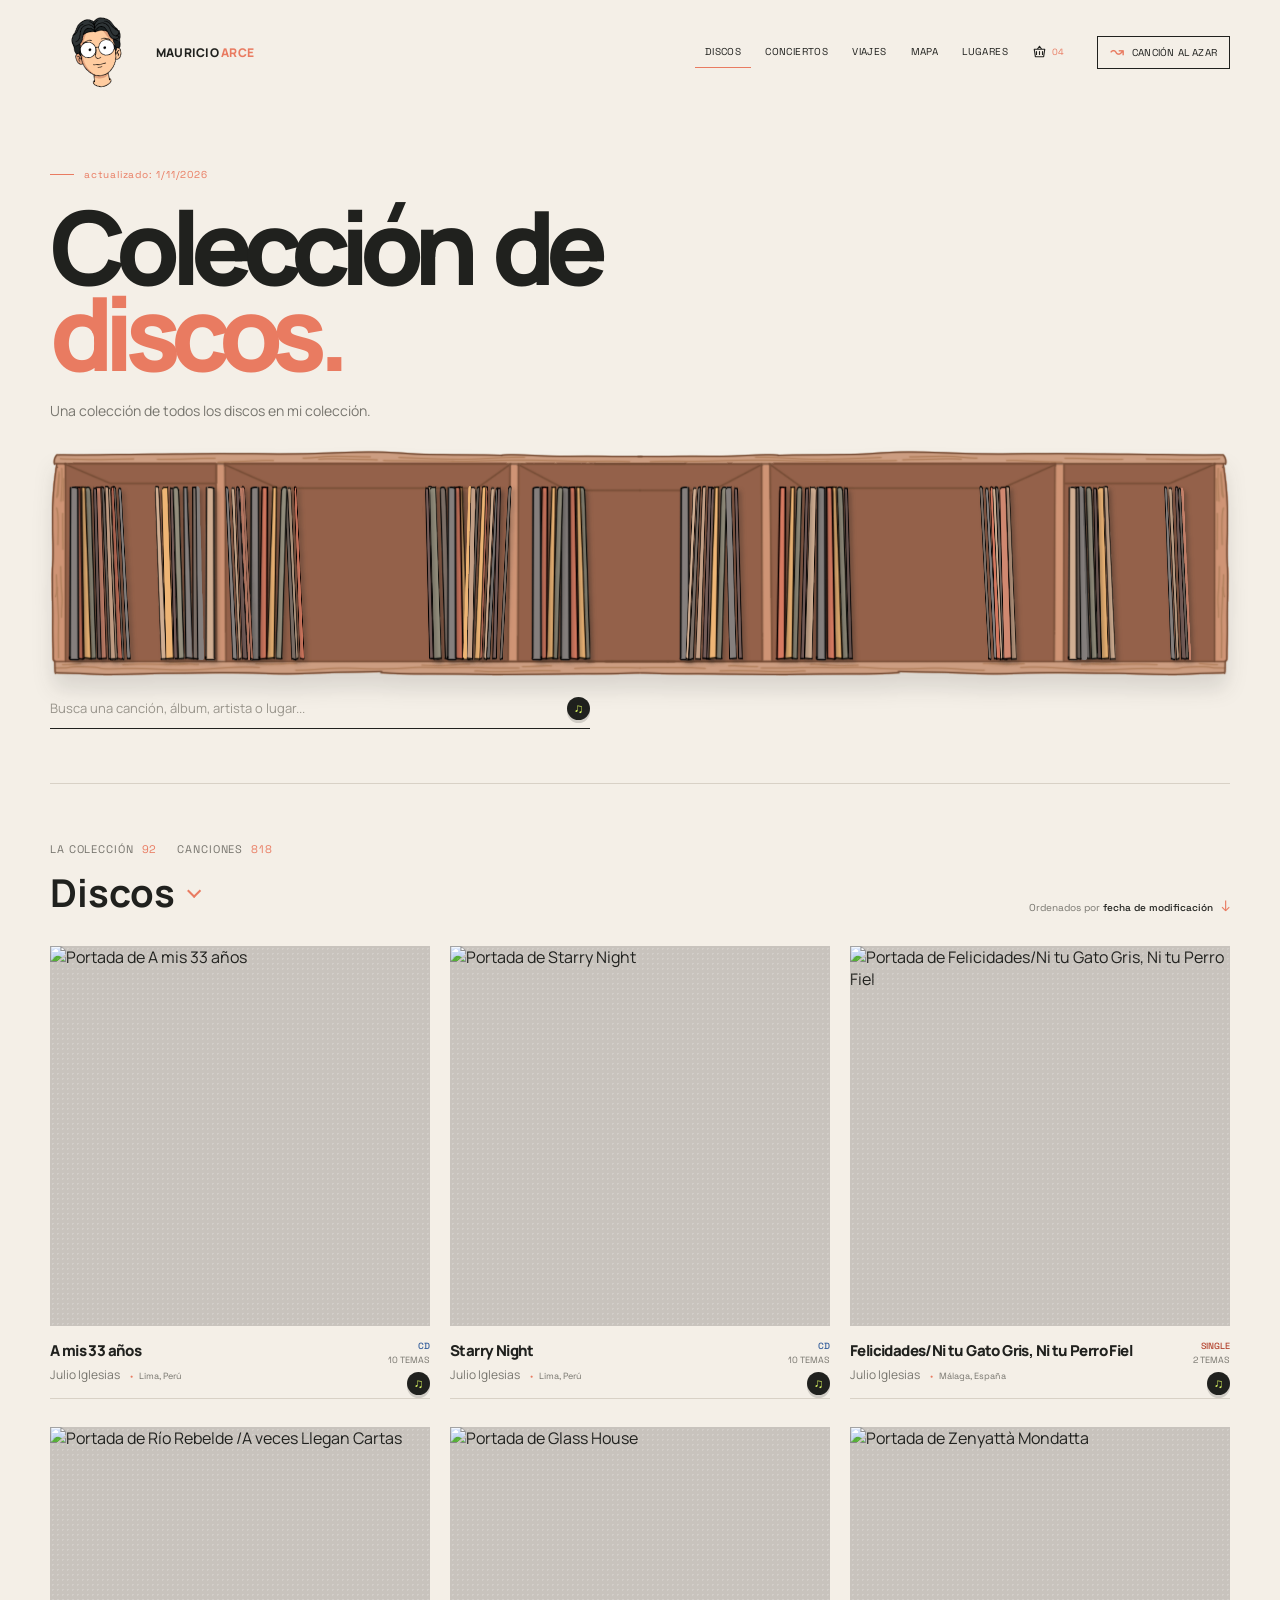
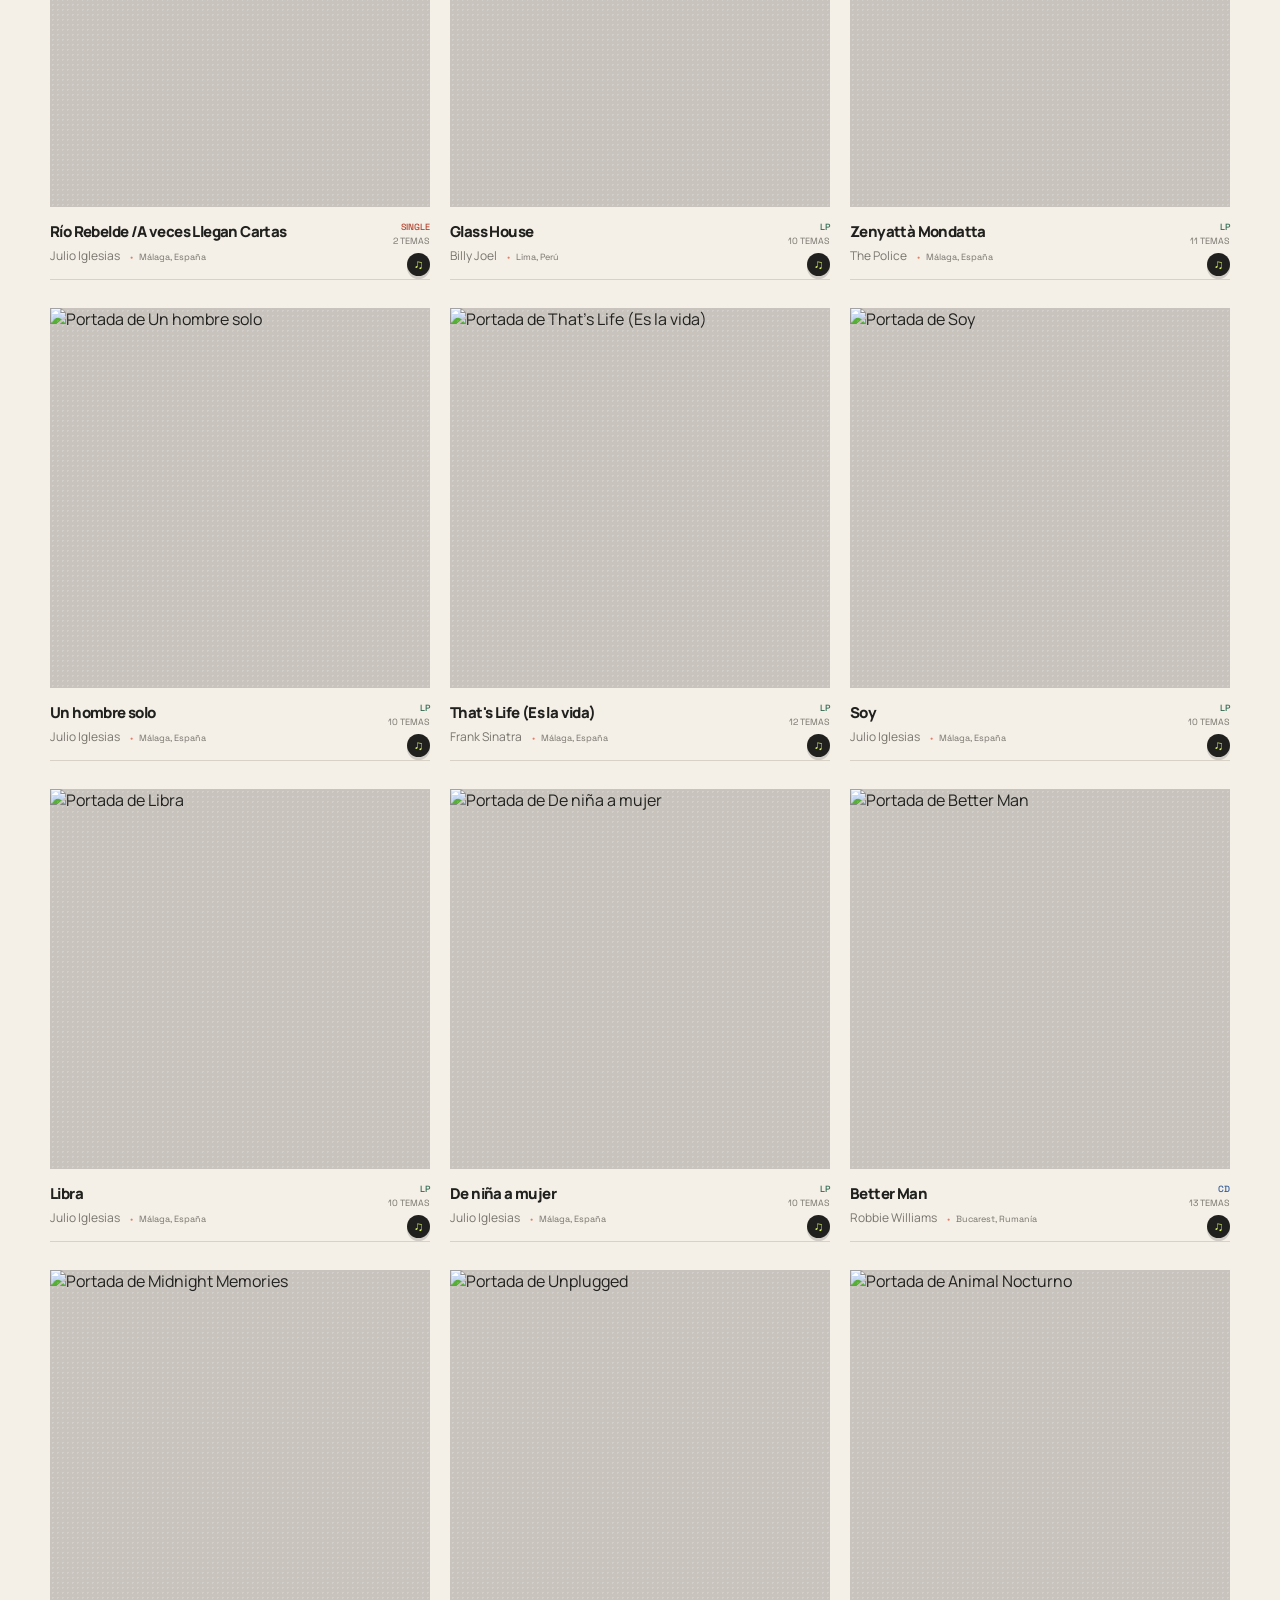
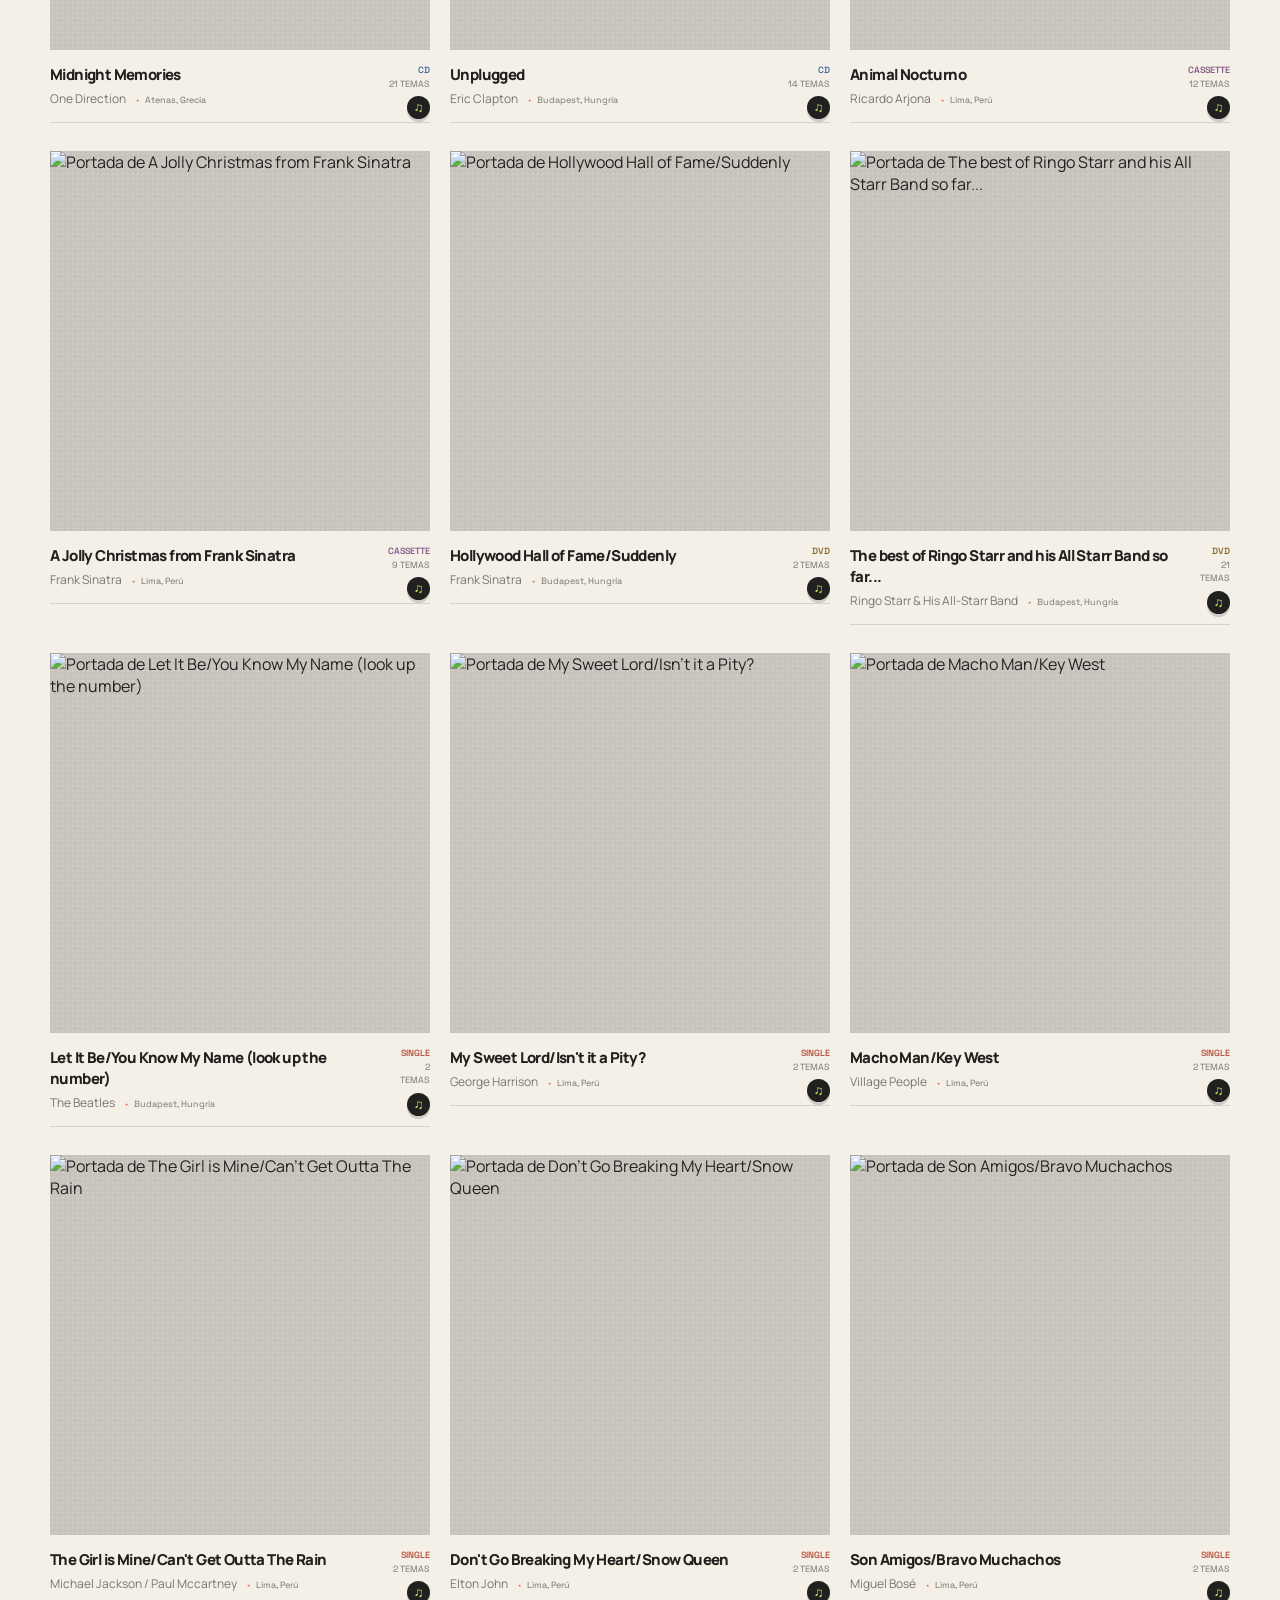
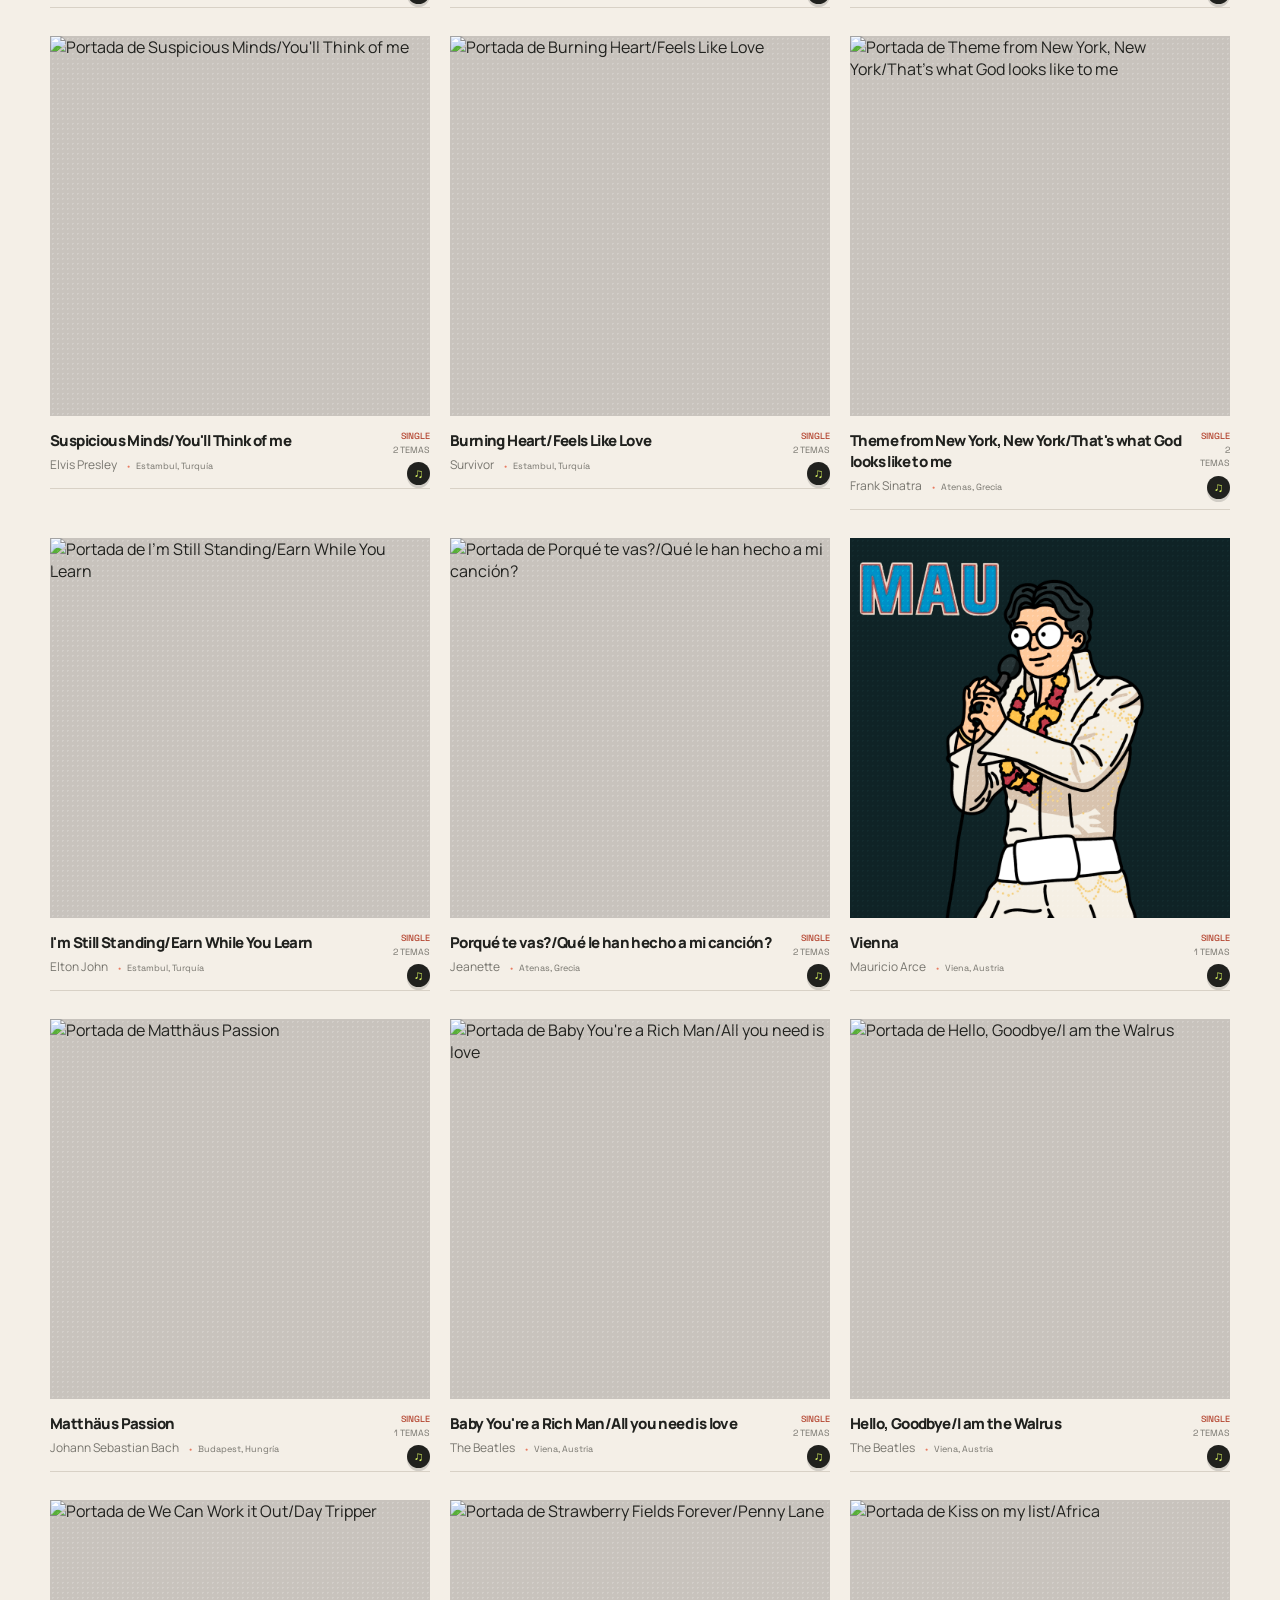
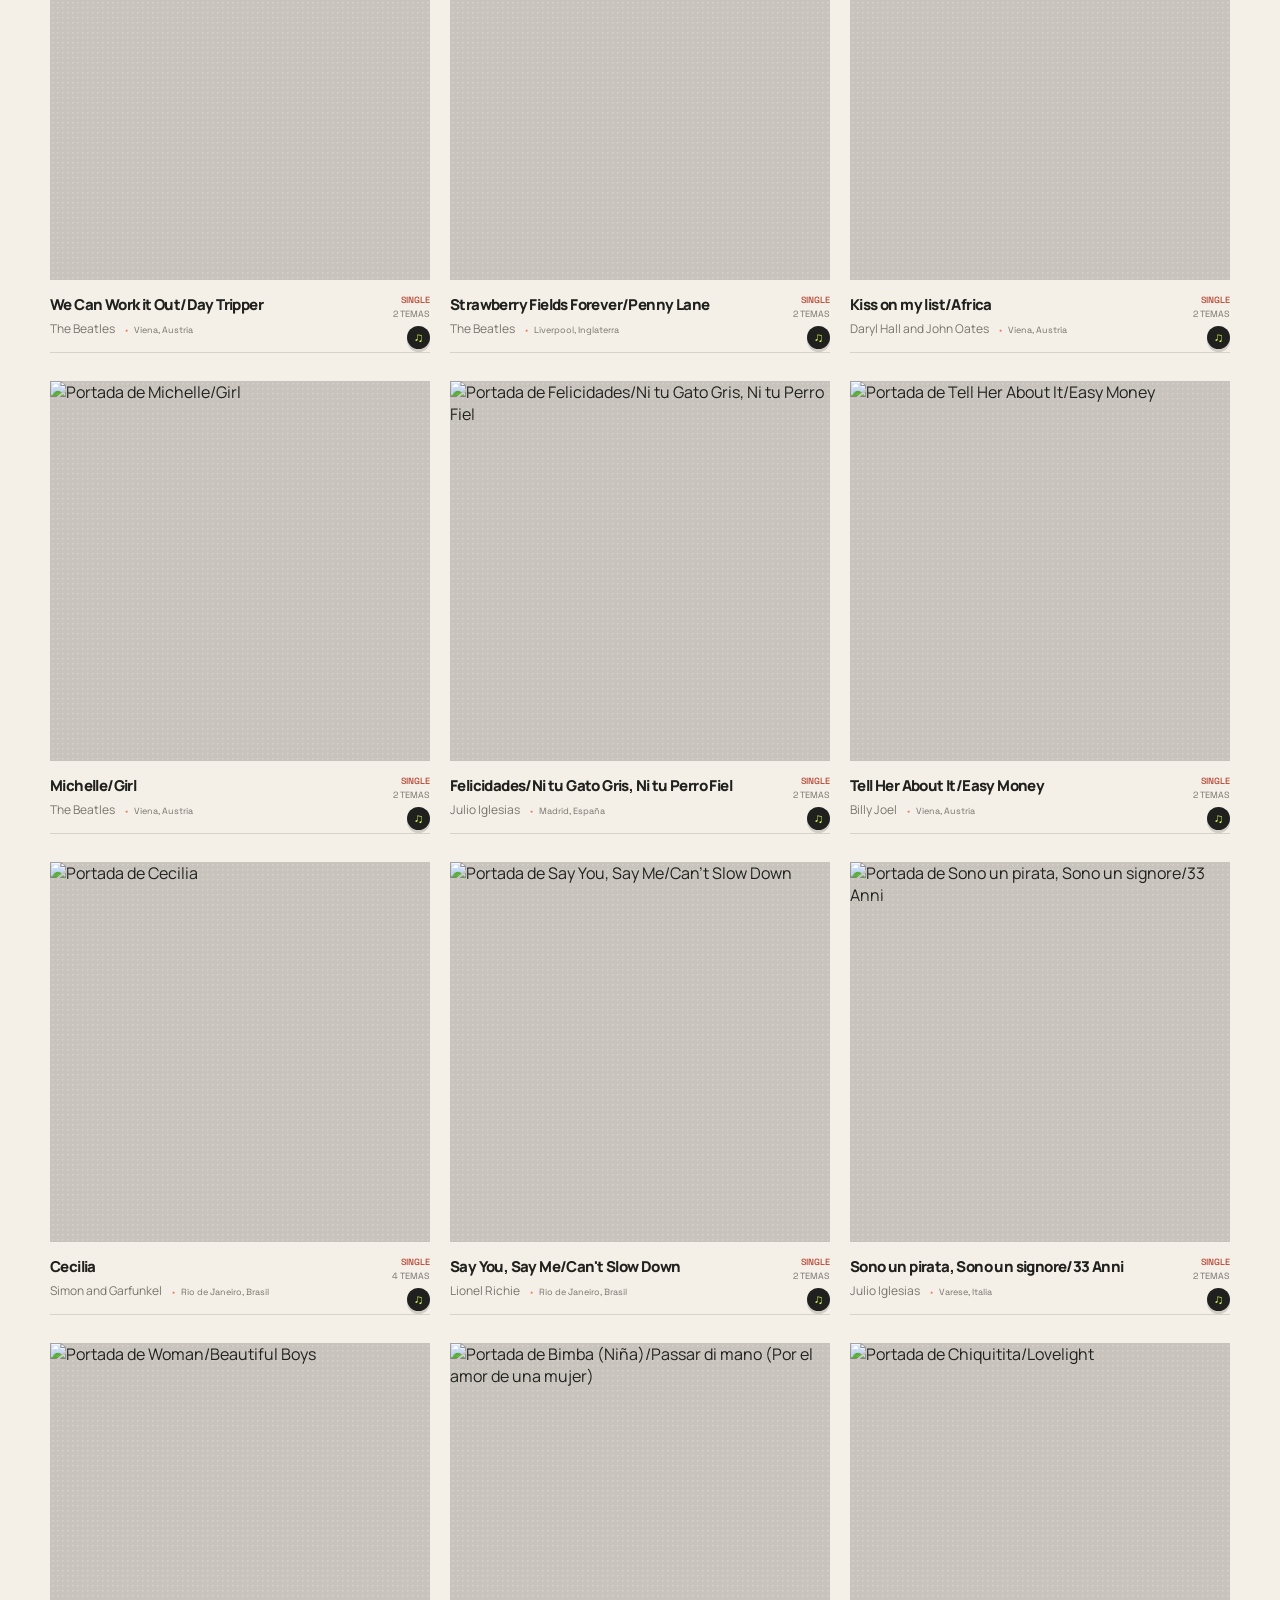
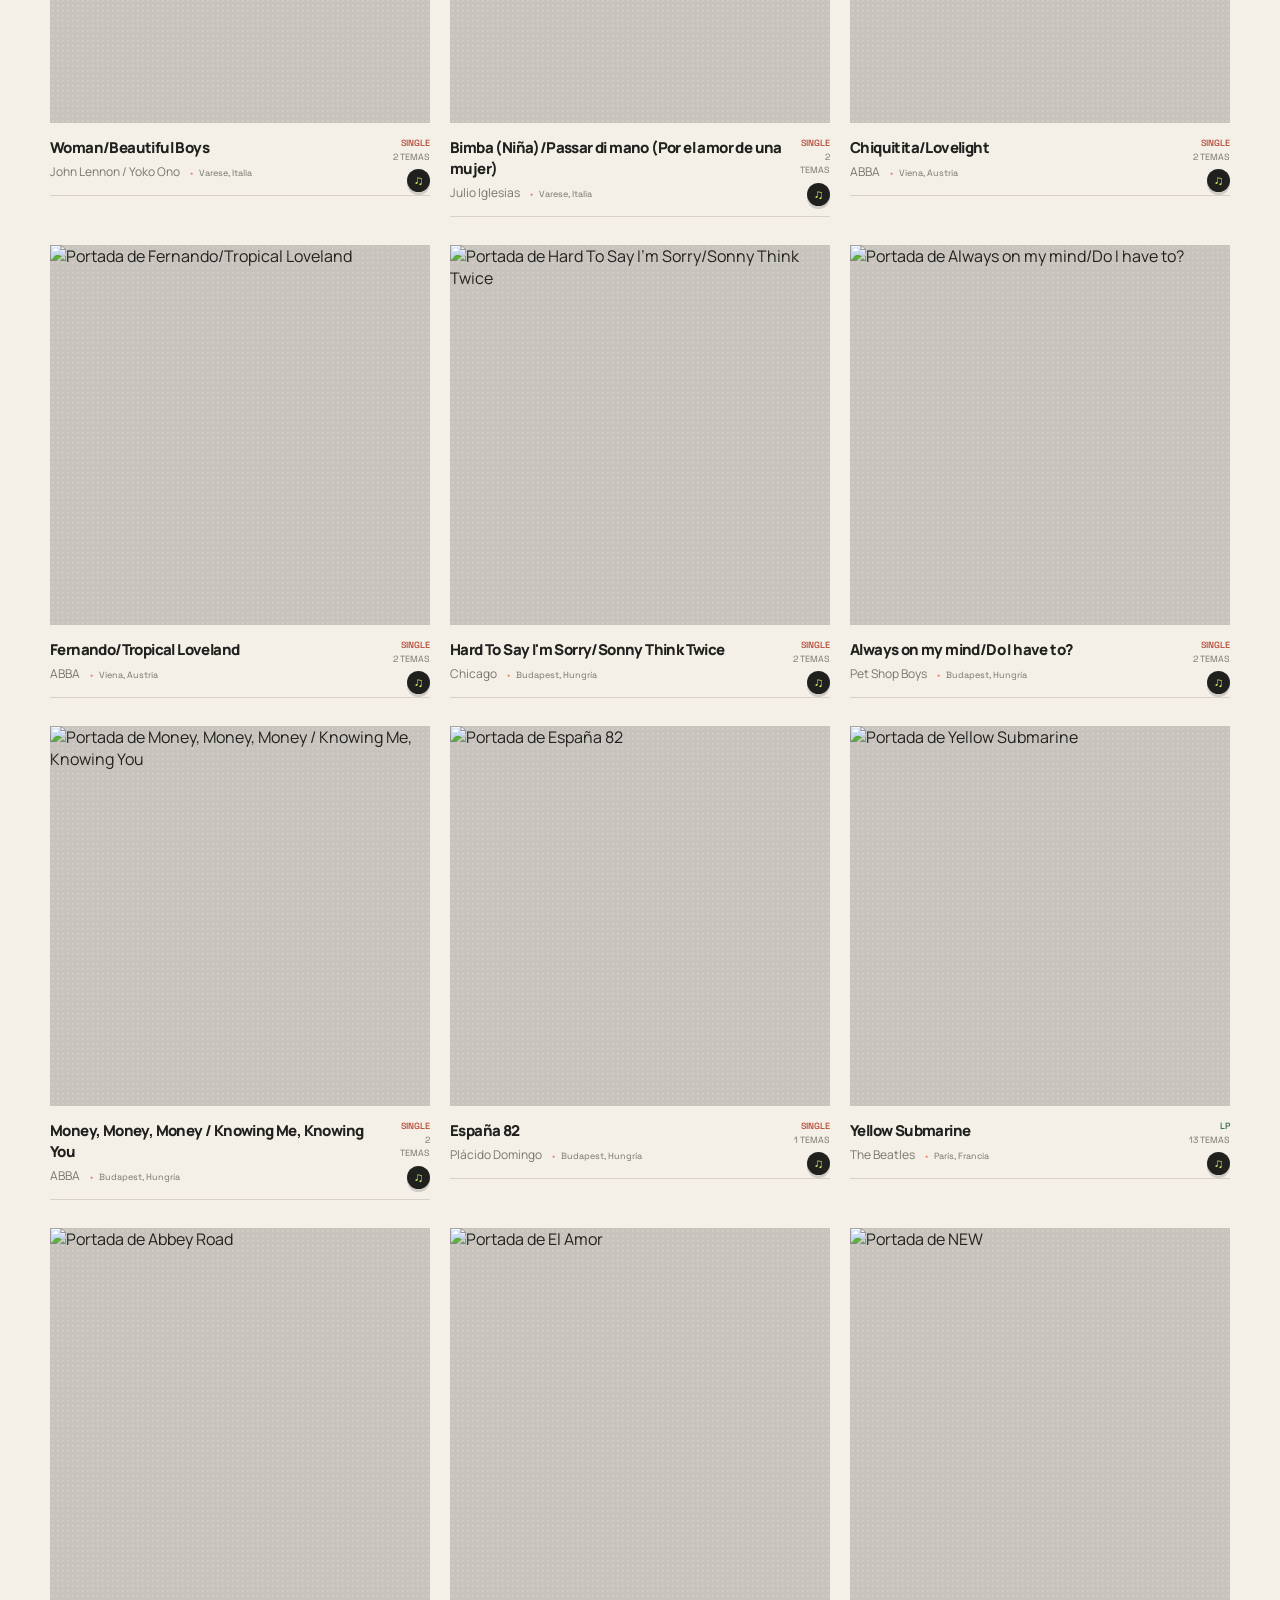
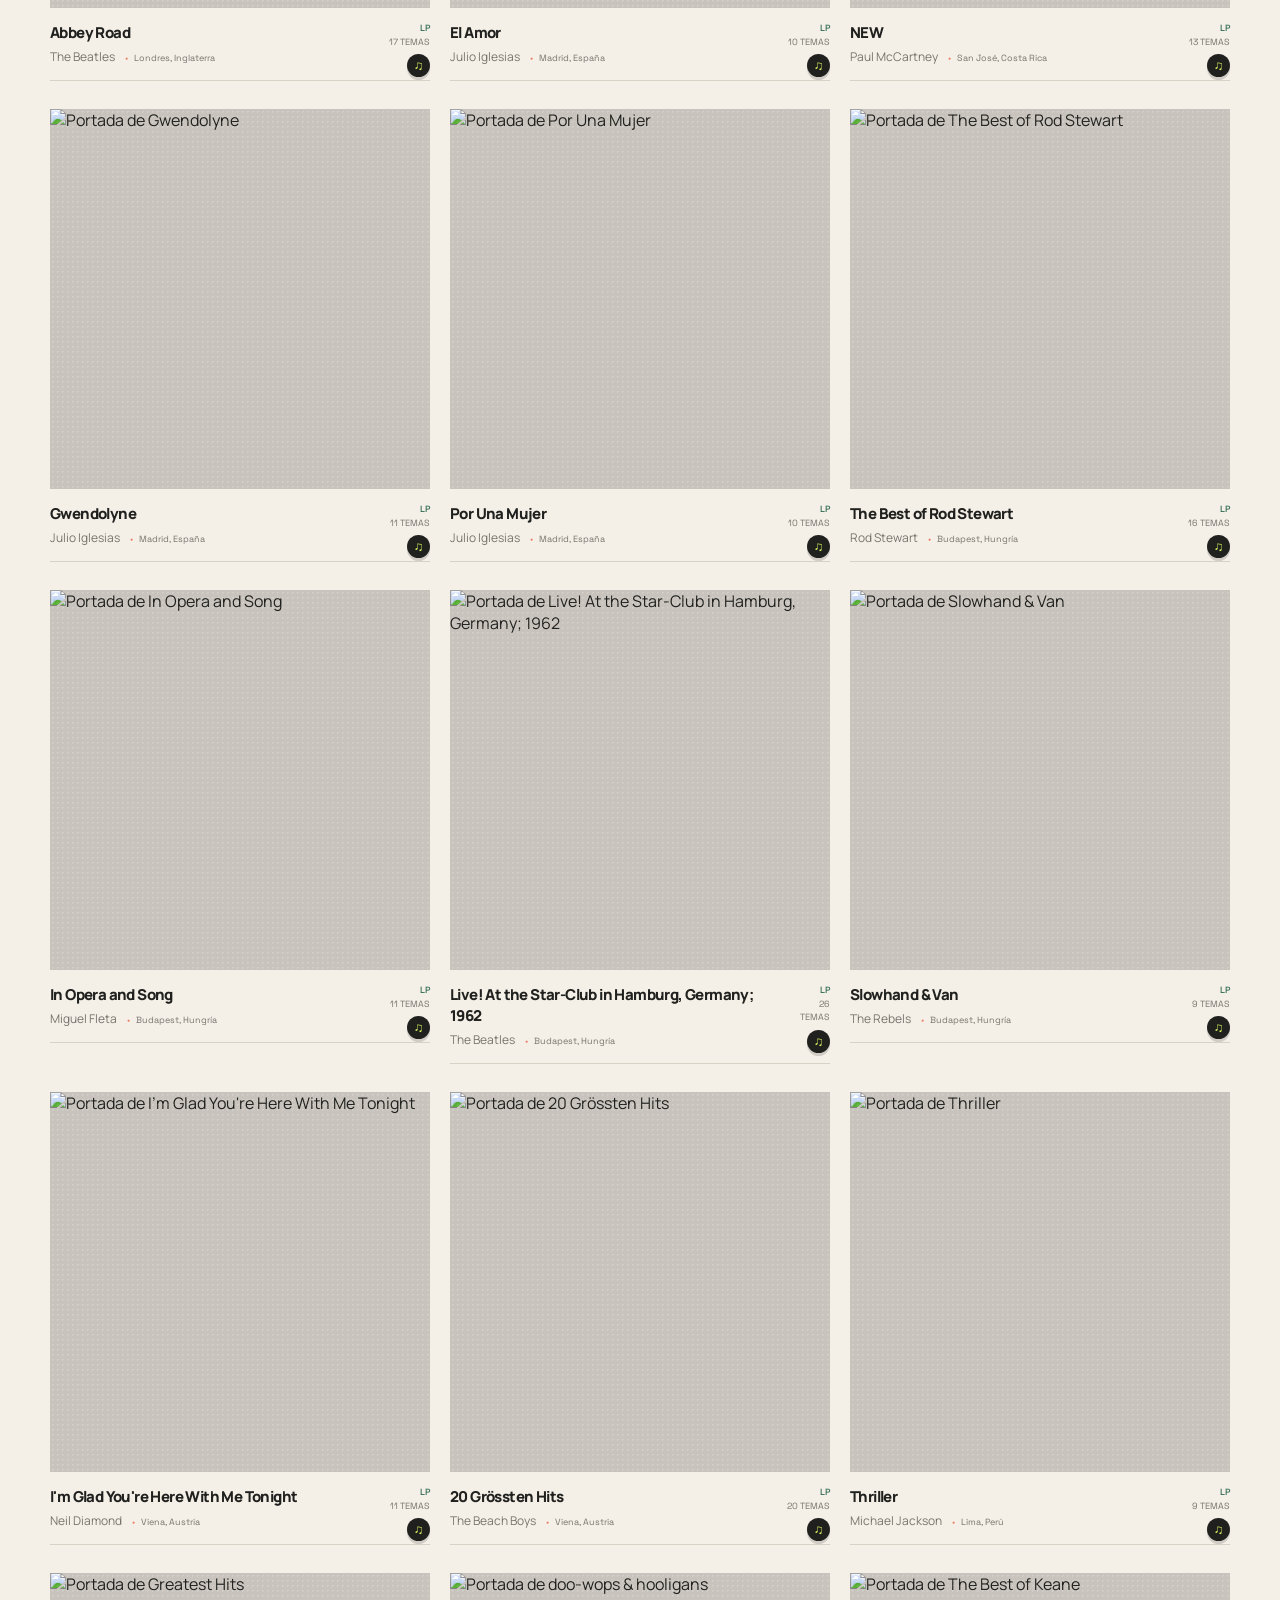
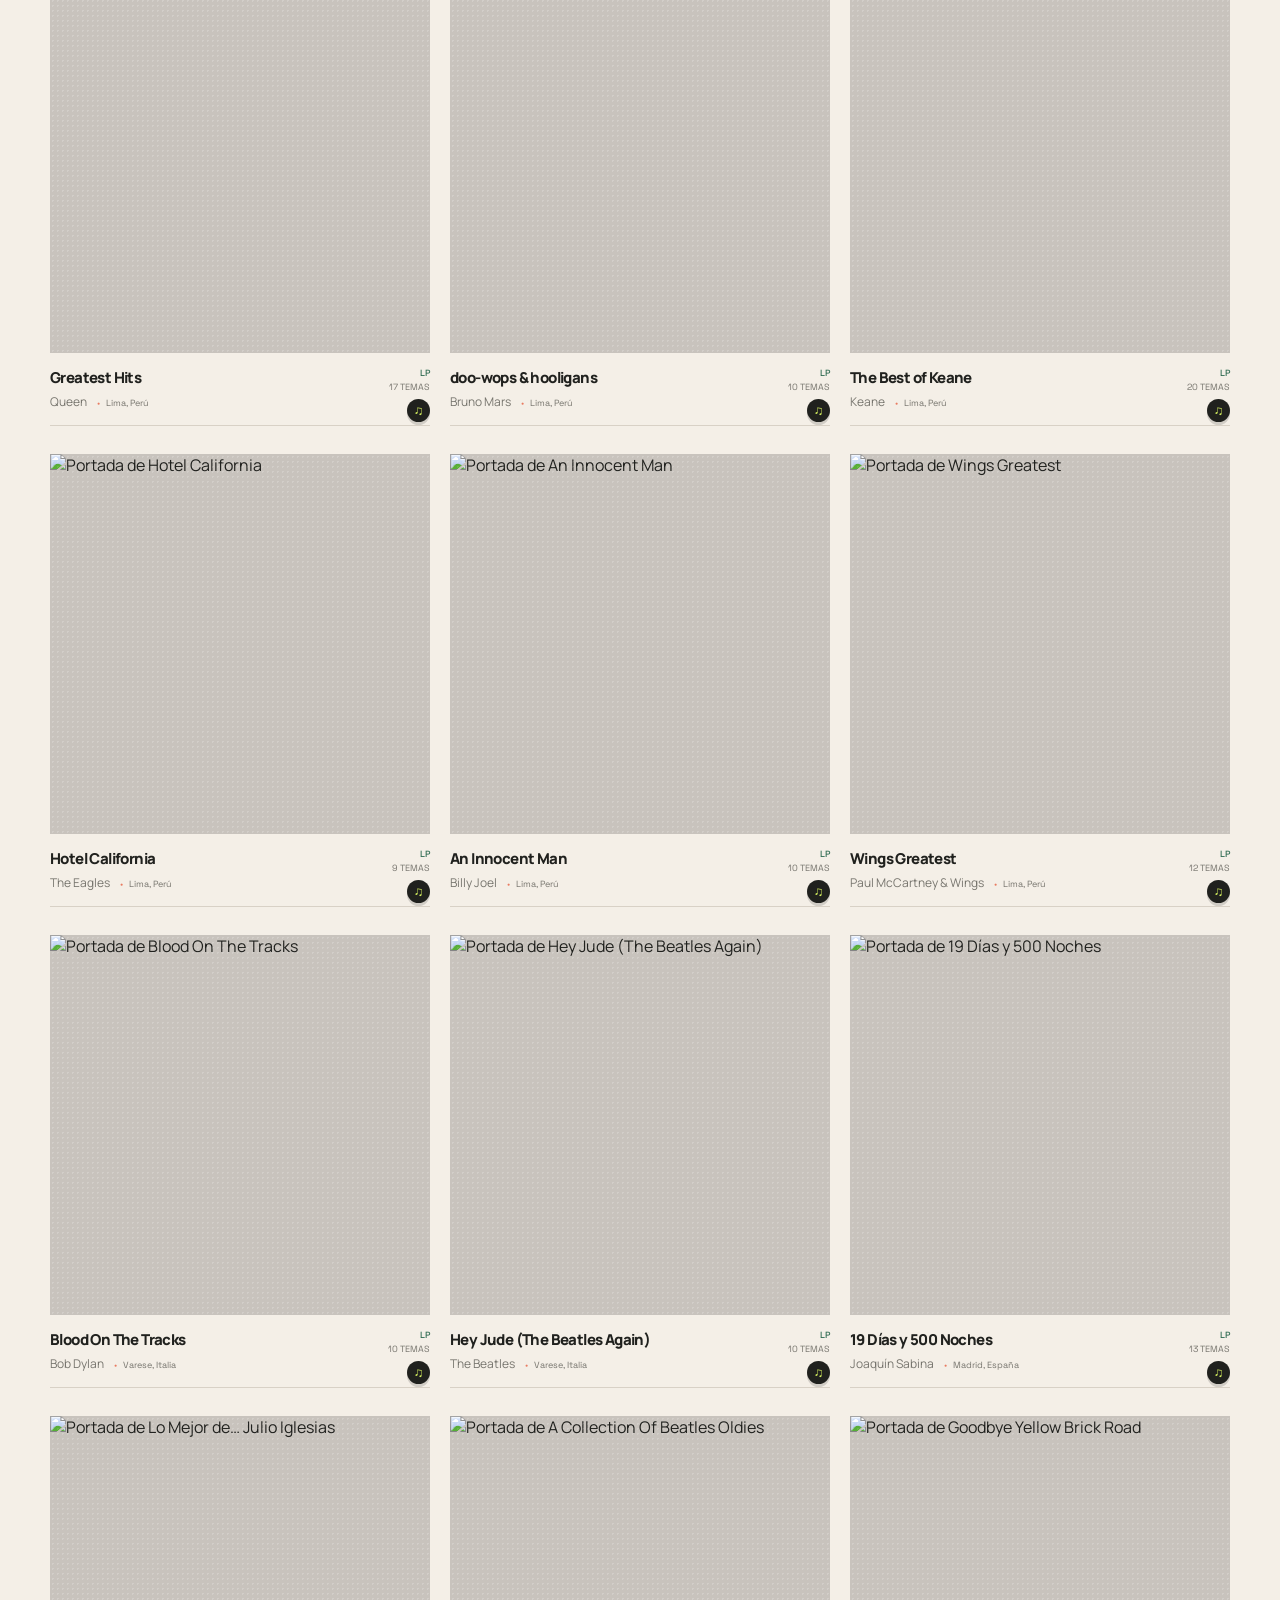
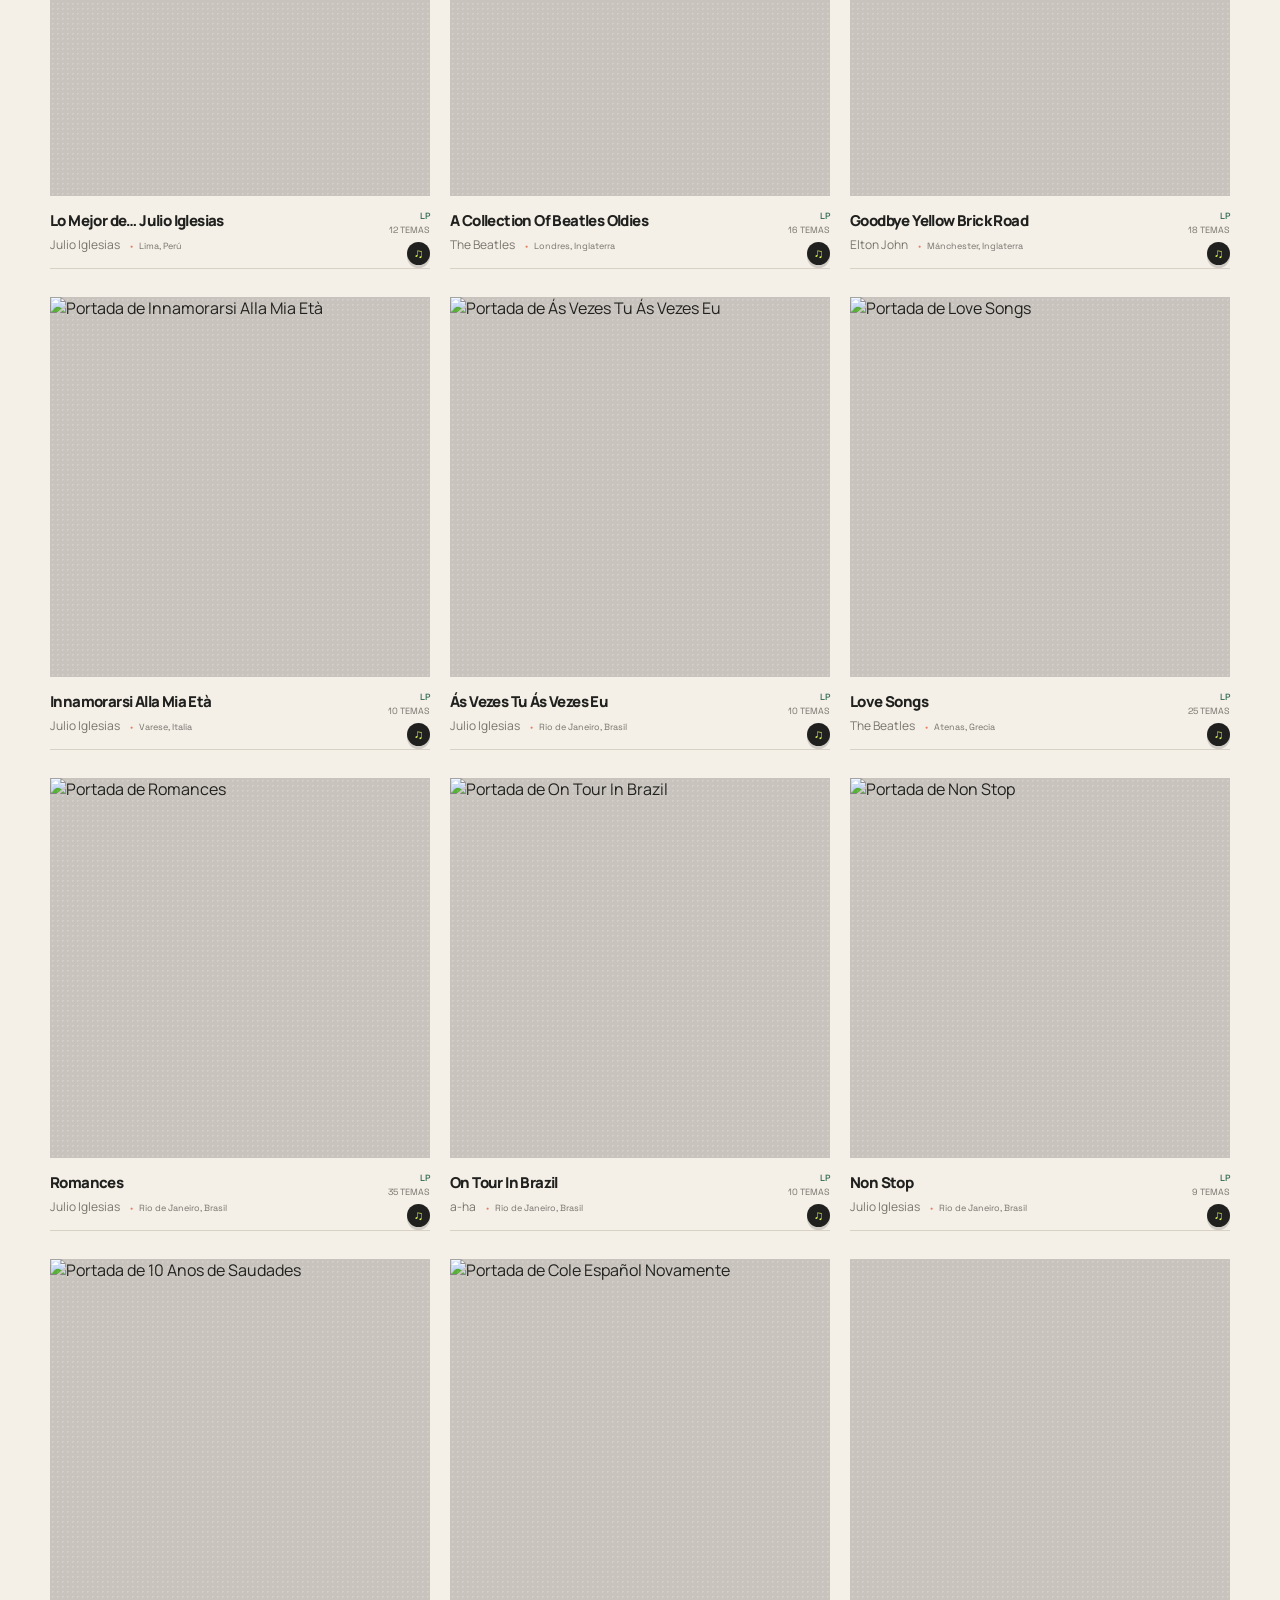
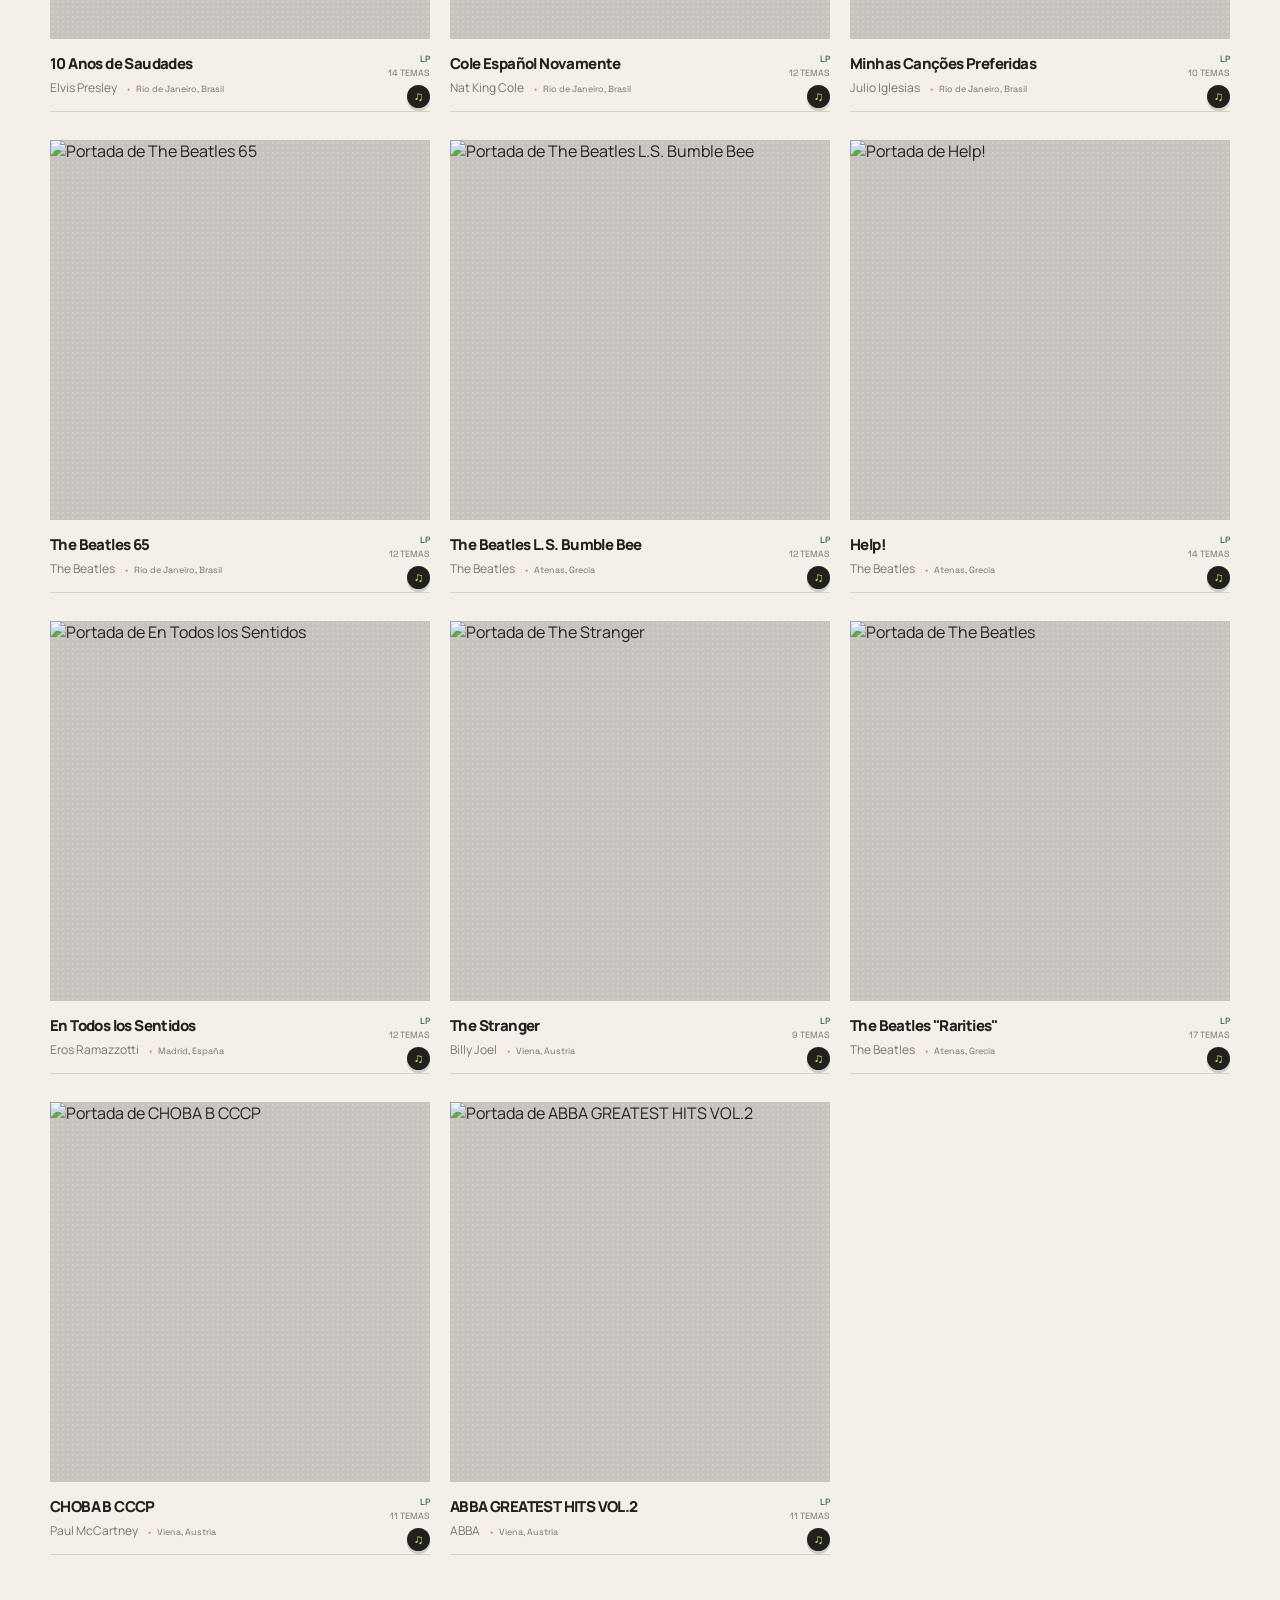
==== commit 1116714d: "Add files via upload" ====
--- a/index.html
+++ b/index.html
@@ -76,7 +76,7 @@
             <div class="hero-section">
                 <div class="sub-linea">
                     <span class="guion"></span>
-                    <span class="texto-pequeno">actualizado: 18/10/2026</span>
+                    <span class="texto-pequeno">actualizado: 1/11/2026</span>
                 </div>
                 <h1 class="titulo-principal" id="heroTitle">
                     <span class="palabra-negra">Colección</span>
